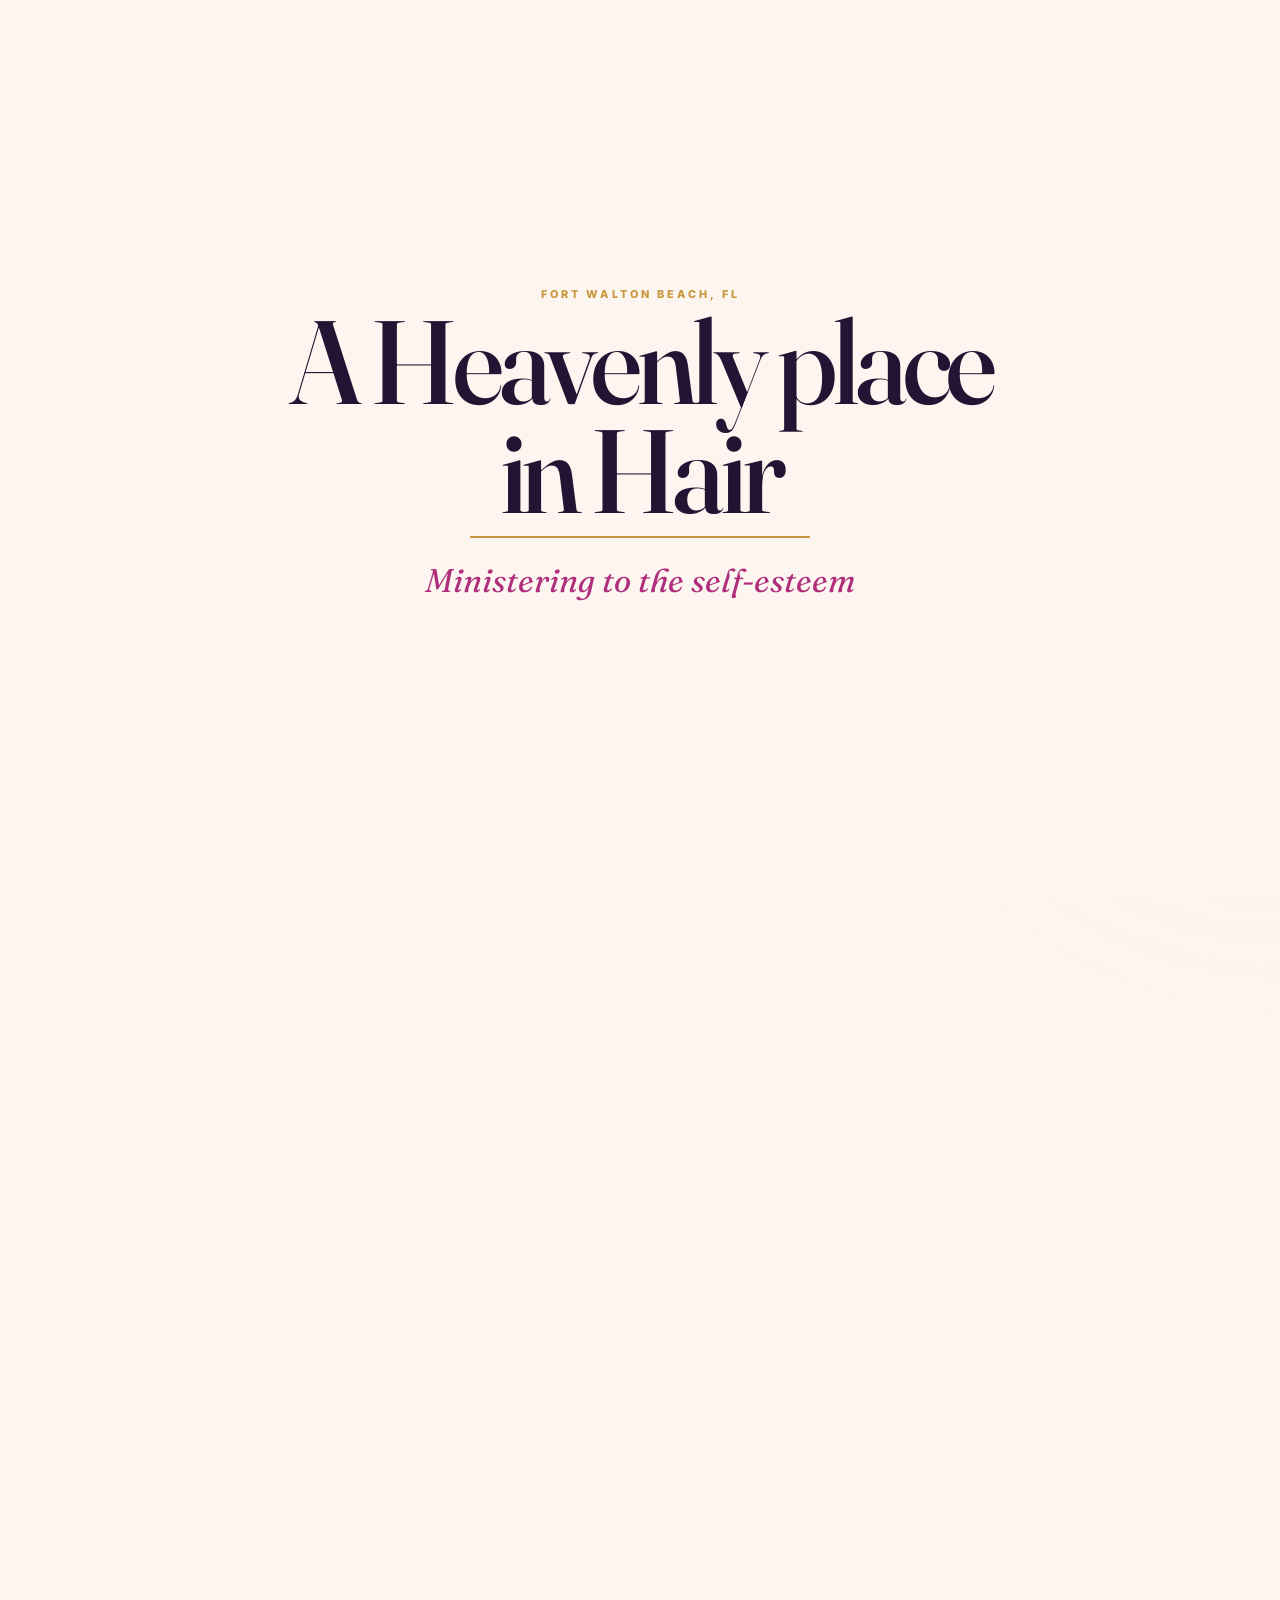
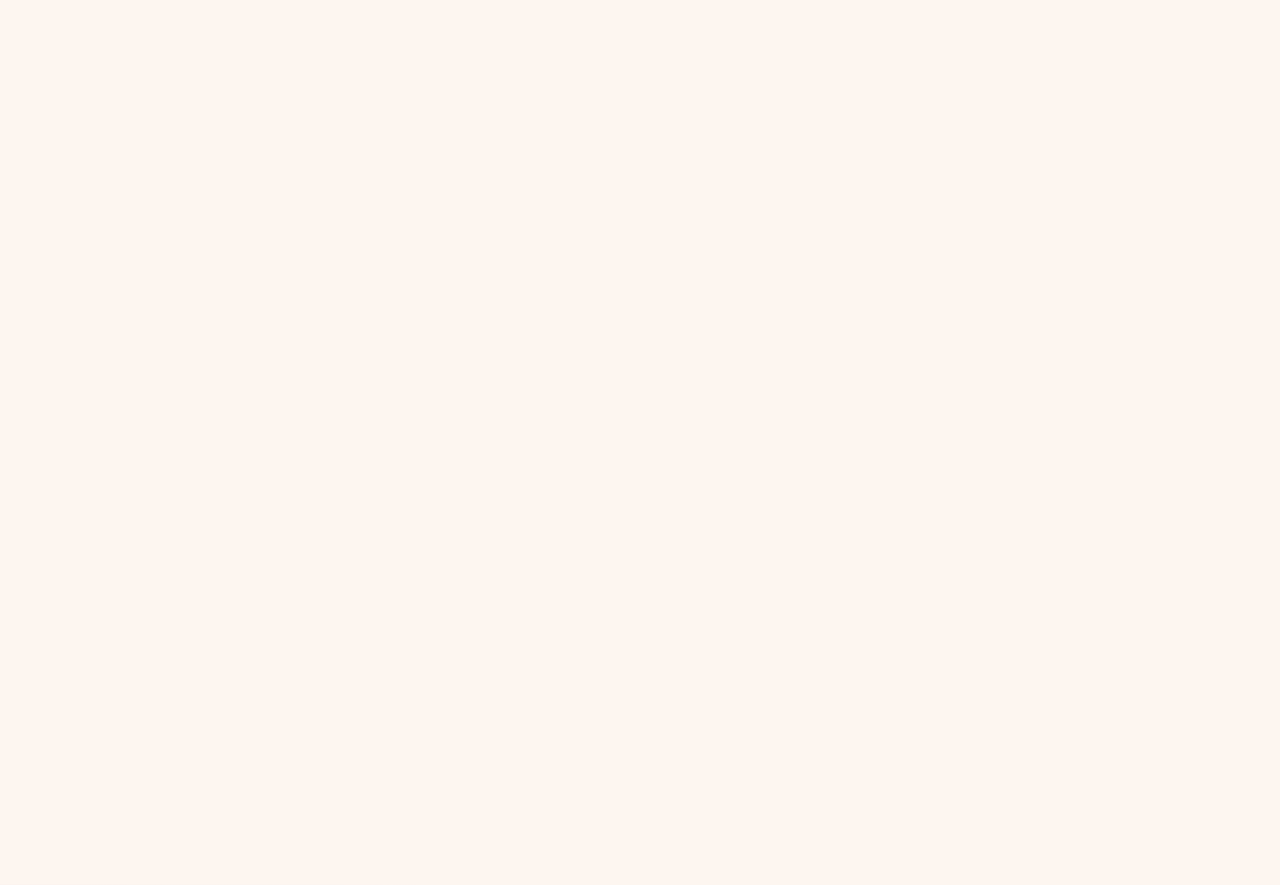
==== index.html @ ccb86c83 "Publish Royal theme with Jade's signature styling from hazel/editorial-flare 70f3189." ====
<!doctype html>
<html lang="en" data-theme="royal">
  <head>
    <meta charset="UTF-8" />
    <script>
      // Force HTTPS on the public domain. GitHub Pages' own http→https redirect is off until its
      // certificate re-issues; the browser hits this before anything renders. No-op elsewhere.
      (function () {
        if (window.location.protocol === 'http:' && window.location.hostname === 'aheavenlyplaceinhair.com') {
          window.location.replace('https://' + window.location.host + window.location.pathname + window.location.search + window.location.hash)
        }
      })()
    </script>
    <meta name="viewport" content="width=device-width, initial-scale=1.0, viewport-fit=cover" />
    <title>A Heavenly place in Hair | Salon in Fort Walton Beach, FL</title>
    <meta
      name="description"
      content="Welcoming hair salon in Fort Walton Beach, FL specializing in locs, braids, color, treatments, weaves, and styling for every texture and every age. Book with Shae Thompson today."
    />
    <meta name="theme-color" content="#fdf6f0" />
    <link rel="icon" type="image/svg+xml" href="/favicon.svg" />
    <link rel="apple-touch-icon" sizes="180x180" href="/apple-touch-icon.png" />

    <link rel="canonical" href="https://aheavenlyplaceinhair.com" />
    <meta property="og:url" content="https://aheavenlyplaceinhair.com" />

    <!-- Open Graph -->
    <meta property="og:type" content="business.business" />
    <meta property="og:site_name" content="A Heavenly place in Hair" />
    <meta property="og:locale" content="en_US" />
    <meta property="og:title" content="A Heavenly place in Hair — Fort Walton Beach Salon" />
    <meta property="og:description" content="Healthy hair care for every texture, every gender, every age. Locs, braids, color, treatments, and more — by stylists who treat you like family." />
    <meta property="og:image" content="https://aheavenlyplaceinhair.com/assets/share/og-card.jpg" />
    <meta property="og:image:secure_url" content="https://aheavenlyplaceinhair.com/assets/share/og-card.jpg" />
    <meta property="og:image:type" content="image/jpeg" />
    <meta property="og:image:width" content="1200" />
    <meta property="og:image:height" content="630" />
    <meta property="og:image:alt" content="A Heavenly place in Hair, a salon in Fort Walton Beach, with owner Shae Thompson" />

    <!-- Twitter -->
    <meta name="twitter:card" content="summary_large_image" />
    <meta name="twitter:title" content="A Heavenly place in Hair" />
    <meta name="twitter:description" content="Locs, braids, color, healthy hair care in Fort Walton Beach, FL." />
    <meta name="twitter:image" content="https://aheavenlyplaceinhair.com/assets/share/og-card.jpg" />
    <meta name="twitter:image:alt" content="A Heavenly place in Hair, a salon in Fort Walton Beach, with owner Shae Thompson" />

    <!-- Fonts: Fraunces (display, variable: opsz + wght + SOFT axis used via font-variation-settings) + Inter (body) -->
    <link rel="preconnect" href="https://fonts.googleapis.com" />
    <link rel="preconnect" href="https://fonts.gstatic.com" crossorigin />
    <link
      href="https://fonts.googleapis.com/css2?family=Fraunces:ital,opsz,SOFT,wght@0,9..144,0..100,300..700;1,9..144,0..100,300..700&family=Inter:wght@400;500;600;700;800&display=swap"
      rel="stylesheet"
    />
    <script>
      (function () {
        var root = document.documentElement
        var reduce = window.matchMedia('(prefers-reduced-motion: reduce)').matches
        var seen = false
        try { seen = window.sessionStorage.getItem('hh-intro-seen') === '1' } catch (error) { seen = false }
        if (reduce) {
          root.classList.add('skip-intro')
          return
        }
        root.classList.add('is-preloading')
        if (seen) {
          root.classList.add('intro-short')
          return
        }
        // First visit this tab: preload the montage frames so the cuts land on time.
        var frames = [
          '/assets/gallery/locs/portrait-ready-locs-10-560.webp',
          '/assets/gallery/braids/braided-crown-detail-01-560.webp',
          '/assets/gallery/color-styling/glass-silk-press-04-560.webp',
          '/assets/gallery/color-styling/honey-curl-color-06-560.webp'
        ]
        // match the browser's srcset choice (sizes=100vw): CSS width × device pixel ratio
        var wide = window.innerWidth * (window.devicePixelRatio || 1) > 700
        frames.forEach(function (href) {
          var link = document.createElement('link')
          link.rel = 'preload'
          link.as = 'image'
          link.type = 'image/webp'
          link.href = wide ? href.replace('-560.webp', '-1100.webp') : href
          document.head.appendChild(link)
        })
      })()
    </script>
    <style>
      /* Intro-card colours per theme (mirrors src/themes.css; keep in sync when adding a theme) */
      :root, :root[data-theme="royal"] { --pre-bg: #fdf6f0; --pre-ink: #241433; --pre-gold: #c8963c; --pre-plum: #b02e7c; }
      :root[data-theme="celestial"] { --pre-bg: #f7f6fb; --pre-ink: #10132e; --pre-gold: #c8963c; --pre-plum: #b0308a; }
      :root[data-theme="emerald"] { --pre-bg: #fbf7ef; --pre-ink: #10221c; --pre-gold: #c8963c; --pre-plum: #c2405c; }
      :root[data-theme="cream"] { --pre-bg: #fbf6ee; --pre-ink: #2b1c19; --pre-gold: #c48b2e; --pre-plum: #5a2e3b; }
      html.is-preloading,
      html.is-preloading body {
        overflow: hidden;
      }
      html.is-preloading #root {
        opacity: 0;
      }
      #hh-preloader {
        --intro-offset: 1700ms;
        position: fixed;
        inset: 0;
        z-index: 9999;
        display: grid;
        place-items: center;
        background: transparent;
        color: var(--pre-ink, #2b1c19);
        pointer-events: all;
      }
      html.intro-short #hh-preloader { --intro-offset: 120ms; }
      /* Cinematic montage: four quick cuts of real work, then a fade to the cream title card */
      .preloader-montage {
        position: absolute;
        inset: 0;
        z-index: 1;
        overflow: hidden;
        background: var(--pre-ink, #2b1c19);
        animation: hhMontageOut 460ms ease 1620ms forwards;
      }
      html.intro-short .preloader-montage { display: none; }
      .preloader-montage img {
        position: absolute;
        inset: 0;
        width: 100%;
        height: 100%;
        object-fit: cover;
        object-position: center 22%;
        opacity: 0;
        transform: scale(1.1);
        animation: hhCut 430ms cubic-bezier(0.22, 1, 0.36, 1) forwards;
        animation-delay: calc(var(--m) * 400ms);
      }
      .preloader-montage-veil {
        position: absolute;
        inset: 0;
        background: linear-gradient(180deg, rgba(43, 28, 25, 0.06), rgba(43, 28, 25, 0.42));
      }
      .preloader-montage-word {
        position: absolute;
        left: 50%;
        bottom: 11%;
        margin: 0;
        transform: translateX(-50%);
        color: var(--pre-bg, #fbf6ee);
        font-family: Inter, system-ui, sans-serif;
        font-size: 0.68rem;
        font-weight: 800;
        max-width: 92vw;
        letter-spacing: 0.3em;
        text-transform: uppercase;
        text-align: center;
        white-space: normal;
        opacity: 0;
        animation: hhFadeUp 600ms ease 160ms forwards;
      }
      @media (max-width: 480px) {
        .preloader-montage-word { font-size: 0.6rem; letter-spacing: 0.2em; }
      }
      @keyframes hhCut {
        0% { opacity: 0; transform: scale(1.1); }
        14% { opacity: 1; }
        86% { opacity: 1; transform: scale(1.02); }
        100% { opacity: 0; transform: scale(1.02); }
      }
      @keyframes hhMontageOut {
        to { opacity: 0; visibility: hidden; }
      }
      .preloader-panel {
        position: absolute;
        left: 0;
        right: 0;
        height: 50%;
        background: var(--pre-bg, #fbf6ee);
        z-index: 0;
        transition: transform 900ms cubic-bezier(0.76, 0, 0.24, 1);
      }
      .preloader-panel-top { top: 0; }
      .preloader-panel-bottom { bottom: 0; }
      .preloader-center {
        position: relative;
        z-index: 2;
        display: grid;
        justify-items: center;
        gap: 0.2rem;
        text-align: center;
        padding: 2rem 1.25rem 2.4rem;
        max-width: min(92vw, 980px);
      }
      .preloader-eyebrow {
        margin: 0;
        color: var(--pre-gold, #c48b2e);
        font-family: Inter, system-ui, sans-serif;
        font-size: 0.68rem;
        font-weight: 800;
        letter-spacing: 0.28em;
        text-transform: uppercase;
        opacity: 0;
        transform: translateY(10px);
        animation: hhFadeUp 700ms cubic-bezier(0.22, 1, 0.36, 1) forwards;
        animation-delay: calc(var(--intro-offset) + 180ms);
      }
      .preloader-mark {
        margin: 0;
        font-family: Georgia, "Times New Roman", serif;
        font-size: clamp(3.4rem, 9vw, 5.6rem);
        font-weight: 500;
        letter-spacing: 0.18em;
        padding-left: 0.18em;
        color: var(--pre-ink, #2b1c19);
        line-height: 0.9;
        opacity: 0;
        transform: scale(0.92);
        animation: hhMark 900ms cubic-bezier(0.22, 1, 0.36, 1) forwards;
        animation-delay: calc(var(--intro-offset) + 280ms);
      }
      .preloader-line {
        display: block;
        width: 0;
        height: 2px;
        margin: 0.55rem 0 0.35rem;
        background: var(--pre-gold, #c48b2e);
        animation: hhLine 1200ms cubic-bezier(0.16, 1, 0.3, 1) forwards;
        animation-delay: calc(var(--intro-offset) + 720ms);
      }
      .preloader-name {
        margin: 0;
        max-width: 11ch;
        font-family: 'Fraunces', Georgia, "Times New Roman", serif;
        font-size: clamp(3.4rem, 11vw, 7.4rem);
        font-weight: 500;
        letter-spacing: -0.045em;
        line-height: 0.92;
        color: var(--pre-ink, #2b1c19);
        opacity: 0;
        transform: translateY(28px) scale(0.96);
        animation: hhNameIn 1400ms cubic-bezier(0.16, 1, 0.3, 1) forwards;
        animation-delay: calc(var(--intro-offset) + 220ms);
      }
      .preloader-tag {
        margin: 0.35rem 0 0;
        font-family: 'Fraunces', Georgia, "Times New Roman", serif;
        font-style: italic;
        font-size: clamp(1.25rem, 3.2vw, 2.05rem);
        color: var(--pre-plum, #5a2e3b);
        opacity: 0;
        transform: translateY(18px);
        animation: hhFadeUp 1100ms cubic-bezier(0.16, 1, 0.3, 1) forwards;
        animation-delay: calc(var(--intro-offset) + 1000ms);
      }
      @keyframes hhNameIn {
        to { opacity: 1; transform: translateY(0) scale(1); }
      }
      @keyframes hhLine {
        from { width: 0; }
        to { width: min(58vw, 340px); }
      }
      @keyframes hhFadeUp {
        to { opacity: 1; transform: translateY(0); }
      }
      #hh-preloader.is-exiting .preloader-montage {
        opacity: 0;
        transition: opacity 300ms ease;
      }
      #hh-preloader.is-exiting .preloader-center {
        opacity: 0;
        transform: translateY(-28px) scale(1.04);
        letter-spacing: 0.04em;
        transition: opacity 700ms ease, transform 900ms cubic-bezier(0.76, 0, 0.24, 1);
      }
      #hh-preloader.is-exiting .preloader-panel-top {
        transform: translateY(-105%);
        transition-duration: 900ms;
      }
      #hh-preloader.is-exiting .preloader-panel-bottom {
        transform: translateY(105%);
        transition-duration: 900ms;
      }
      @media (prefers-reduced-motion: reduce) {
        #hh-preloader { display: none !important; }
        html.is-preloading #root { opacity: 1; }
      }
    </style>
    <script type="module" crossorigin src="/assets/index-PGdx8c_l.js"></script>
    <link rel="stylesheet" crossorigin href="/assets/index-DNDQZ2Y6.css">
  </head>
  <body>
    <div id="hh-preloader" aria-hidden="true">
      <div class="preloader-panel preloader-panel-top"></div>
      <div class="preloader-panel preloader-panel-bottom"></div>
      <div class="preloader-montage">
        <img src="/assets/gallery/locs/portrait-ready-locs-10-560.webp" srcset="/assets/gallery/locs/portrait-ready-locs-10-560.webp 560w, /assets/gallery/locs/portrait-ready-locs-10-1100.webp 1100w" sizes="100vw" alt="" style="--m: 0" decoding="sync" />
        <img src="/assets/gallery/braids/braided-crown-detail-01-560.webp" srcset="/assets/gallery/braids/braided-crown-detail-01-560.webp 560w, /assets/gallery/braids/braided-crown-detail-01-1100.webp 1100w" sizes="100vw" alt="" style="--m: 1" decoding="sync" />
        <img src="/assets/gallery/color-styling/glass-silk-press-04-560.webp" srcset="/assets/gallery/color-styling/glass-silk-press-04-560.webp 560w, /assets/gallery/color-styling/glass-silk-press-04-1100.webp 1100w" sizes="100vw" alt="" style="--m: 2" decoding="sync" />
        <img src="/assets/gallery/color-styling/honey-curl-color-06-560.webp" srcset="/assets/gallery/color-styling/honey-curl-color-06-560.webp 560w, /assets/gallery/color-styling/honey-curl-color-06-1100.webp 1100w" sizes="100vw" alt="" style="--m: 3" decoding="sync" />
        <span class="preloader-montage-veil"></span>
        <p class="preloader-montage-word">Fort Walton Beach, FL</p>
      </div>
      <div class="preloader-center">
        <p class="preloader-eyebrow">Fort Walton Beach, FL</p>
        <p class="preloader-name">A Heavenly place in Hair</p>
        <span class="preloader-line"></span>
        <p class="preloader-tag">Ministering to the self-esteem</p>
      </div>
    </div>
    <script>
      (function () {
        if (document.documentElement.classList.contains('skip-intro')) {
          var el = document.getElementById('hh-preloader')
          if (el) el.remove()
        }
      })()
    </script>
    <div id="root"></div>
  </body>
</html>
---- assets/index-DNDQZ2Y6.css ----
:root,:root[data-theme=royal]{--bg: #fdf6f0;--bg-rgb: 253, 246, 240;--soft: #f6e3e8;--white: #ffffff;--ink: #241433;--ink-rgb: 36, 20, 51;--ink-soft: #3d2c46;--muted: #6b5a73;--line: #e9dcec;--line-rgb: 233, 220, 236;--accent: #6b2fa0;--accent-rgb: 107, 47, 160;--accent-deep: #4b1d78;--accent-deep-rgb: 75, 29, 120;--accent-tint: #f1e8fa;--accent-tint-rgb: 241, 232, 250;--accent-tint-strong: #e6d8f5;--gold: #a8721a;--gold-rgb: 200, 150, 60;--gold-light: #e6b955;--gold-light-rgb: 230, 185, 85;--gold-deep: #7d5210;--plum: #b02e7c;--plum-rgb: 176, 46, 124;--band: #2b1444;--band-ink: #fdf6f0}:root[data-theme=celestial]{--bg: #f7f6fb;--bg-rgb: 247, 246, 251;--soft: #e8e7f5;--white: #ffffff;--ink: #10132e;--ink-rgb: 16, 19, 46;--ink-soft: #2b2f52;--muted: #5c607f;--line: #dcdbec;--line-rgb: 220, 219, 236;--accent: #2e46b0;--accent-rgb: 46, 70, 176;--accent-deep: #1d2f80;--accent-deep-rgb: 29, 47, 128;--accent-tint: #ebeefb;--accent-tint-rgb: 235, 238, 251;--accent-tint-strong: #dde3f7;--gold: #a8781c;--gold-rgb: 200, 150, 60;--gold-light: #e6c15a;--gold-light-rgb: 230, 193, 90;--gold-deep: #7c5a10;--plum: #b0308a;--plum-rgb: 176, 48, 138;--band: #10132e;--band-ink: #f7f6fb}:root[data-theme=emerald]{--bg: #fbf7ef;--bg-rgb: 251, 247, 239;--soft: #e8f1ea;--white: #ffffff;--ink: #10221c;--ink-rgb: 16, 34, 28;--ink-soft: #2c3f37;--muted: #5f6f68;--line: #d8e3dc;--line-rgb: 216, 227, 220;--accent: #0f7a5a;--accent-rgb: 15, 122, 90;--accent-deep: #0b5a43;--accent-deep-rgb: 11, 90, 67;--accent-tint: #e6f4ee;--accent-tint-rgb: 230, 244, 238;--accent-tint-strong: #d3ebe0;--gold: #a8721a;--gold-rgb: 200, 150, 60;--gold-light: #e6b955;--gold-light-rgb: 230, 185, 85;--gold-deep: #7d5210;--plum: #c2405c;--plum-rgb: 194, 64, 92;--band: #0f2a24;--band-ink: #fbf7ef}:root[data-theme=cream]{--bg: #fbf6ee;--bg-rgb: 251, 246, 238;--soft: #efe6d6;--white: #ffffff;--ink: #2b1c19;--ink-rgb: 43, 28, 25;--ink-soft: #433641;--muted: #6b5d56;--line: #e8ddd0;--line-rgb: 232, 221, 208;--accent: #157a72;--accent-rgb: 21, 122, 114;--accent-deep: #0e524d;--accent-deep-rgb: 14, 82, 77;--accent-tint: #eef7f6;--accent-tint-rgb: 238, 247, 246;--accent-tint-strong: #dff0ee;--gold: #c48b2e;--gold-rgb: 196, 139, 46;--gold-light: #e8c478;--gold-light-rgb: 232, 196, 120;--gold-deep: #7a4f10;--plum: #5a2e3b;--plum-rgb: 90, 46, 59;--band: #2b1c19;--band-ink: #fbf6ee}:root{color-scheme:light;font-family:Inter,ui-sans-serif,system-ui,-apple-system,BlinkMacSystemFont,Segoe UI,sans-serif;--cream: var(--bg);--teal: var(--accent);--teal-deep: var(--accent-deep);--coral: var(--plum);--font-display: "Fraunces", Georgia, "Times New Roman", serif;--font-body: Inter, ui-sans-serif, system-ui, -apple-system, BlinkMacSystemFont, "Segoe UI", sans-serif;--shadow: 0 22px 70px rgba(var(--ink-rgb), .12);--shadow-soft: 0 16px 44px rgba(var(--ink-rgb), .07);--shadow-lift: 0 18px 40px rgba(var(--ink-rgb), .14);--sticky-action-viewport-offset: 0px;--motion-ease: cubic-bezier(.22, 1, .36, 1);--motion-duration: .72s;background:var(--bg);color:var(--ink)}*{box-sizing:border-box}html{scroll-behavior:smooth}[id]{scroll-margin-top:96px}body{margin:0;min-width:320px;background:radial-gradient(circle at 0% 0%,rgba(var(--accent-rgb),.06),transparent 34rem),radial-gradient(circle at 100% 8%,rgba(var(--gold-rgb),.05),transparent 28rem),var(--cream);color:var(--ink);font-feature-settings:"kern","liga","calt";-webkit-font-smoothing:antialiased;-moz-osx-font-smoothing:grayscale}body,button,input,textarea{font:inherit}a{color:inherit;text-decoration:none}img{display:block;max-width:100%}button{border:0}.skip-link{position:fixed;left:1rem;top:1rem;z-index:30;transform:translateY(-140%);border-radius:8px;background:var(--ink);color:var(--white);padding:.75rem 1rem;transition:transform .18s ease}.skip-link:focus{transform:translateY(0)}.site-header{position:sticky;top:0;z-index:20;display:flex;align-items:center;justify-content:space-between;min-height:78px;padding:.85rem clamp(1rem,4vw,3.5rem);border-bottom:1px solid rgba(var(--line-rgb),.8);background:#ffffffeb}.brand-lockup{display:inline-flex;align-items:center;gap:.85rem;min-width:0}.brand-mark{display:grid;width:46px;height:46px;flex:0 0 auto;place-items:center;border:1px solid rgba(var(--accent-rgb),.3);border-radius:50%;background:var(--accent-tint);color:var(--teal-deep);font-size:.82rem;font-weight:850}.brand-lockup strong,.brand-lockup small{display:block}.brand-lockup strong{max-width:18rem;overflow:hidden;font-size:clamp(.98rem,1.5vw,1.08rem);line-height:1.15;text-overflow:ellipsis;white-space:nowrap}.brand-lockup small{margin-top:.18rem;color:var(--muted);font-size:.76rem}.header-phone{display:inline-flex;align-items:center;gap:.4rem;min-height:44px;margin-left:auto;margin-right:.75rem;padding:.45rem .7rem;border-radius:8px;color:var(--ink);font-size:.92rem;font-weight:700;transition:background .16s ease,color .16s ease}.header-phone svg{color:var(--teal-deep)}.header-phone:hover,.header-phone:focus-visible{background:var(--soft);color:var(--teal-deep);outline:none}.site-nav{display:flex;align-items:center;gap:.25rem}.site-nav a{display:inline-flex;align-items:center;justify-content:center;min-height:44px;border-radius:8px;padding:0 .82rem;color:var(--muted);font-size:.94rem;font-weight:700;transition:background .16s ease,color .16s ease}.site-nav a:hover,.site-nav a:focus-visible{background:var(--accent-tint);color:var(--teal-deep);outline:none}.site-nav .nav-booking{gap:.35rem;margin-left:.35rem;background:var(--ink);color:var(--white)}.site-nav .nav-booking:hover,.site-nav .nav-booking:focus-visible{background:var(--teal-deep);color:var(--white)}.icon-button{display:none;width:44px;height:44px;place-items:center;border:1px solid var(--line);border-radius:8px;background:var(--white);color:var(--ink)}.section,.section-band,.hero{padding-inline:clamp(1rem,4vw,3.5rem)}.section{margin-inline:auto;max-width:1220px;padding-block:clamp(4rem,8vw,7rem)}.section-band{width:100%}.hero{position:relative;isolation:isolate;display:block;overflow:hidden;min-height:680px;padding-block:clamp(3.75rem,8vw,7.25rem) clamp(5rem,11vw,9.5rem);background:linear-gradient(90deg,rgba(var(--bg-rgb),.98),rgba(var(--bg-rgb),.9) 44%,rgba(var(--bg-rgb),.36),rgba(var(--bg-rgb),.12)),url(/assets/gallery/atmosphere/salon-suite-11.png) center / cover no-repeat,var(--soft)}.hero-copy{position:relative;z-index:2;max-width:720px;color:var(--ink);-webkit-text-fill-color:var(--ink)}.hero-copy h1{color:var(--ink);-webkit-text-fill-color:var(--ink)}.hero-copy p,.hero-copy span{-webkit-text-fill-color:currentColor}.hero-tagline{margin-top:-.15rem;margin-bottom:.55rem;color:var(--plum);font-family:var(--font-display);font-size:clamp(1.28rem,2.2vw,1.7rem);font-weight:400;font-variation-settings:"opsz" 48,"wght" 400,"SOFT" 80;line-height:1.18}.hero-tagline em{font-style:italic}.hero-philosophy{margin-top:0;margin-bottom:1.25rem;max-width:34rem;color:var(--plum);font-family:var(--font-display);font-size:clamp(1.02rem,1.55vw,1.2rem);font-weight:400;font-variation-settings:"opsz" 28,"wght" 400,"SOFT" 60;line-height:1.35}.hero-philosophy em{font-style:italic}h1,h2,h3,p{margin-top:0}h1{max-width:16ch;margin-bottom:.85rem;font-family:var(--font-display);font-size:clamp(2.7rem,6vw,5.5rem);font-weight:450;letter-spacing:-.02em;line-height:.92;font-variation-settings:"opsz" 144,"wght" 450,"SOFT" 70}h2{margin-bottom:.7rem;font-family:var(--font-display);font-size:clamp(1.85rem,3.5vw,3.2rem);font-weight:450;letter-spacing:-.015em;line-height:1;font-variation-settings:"opsz" 120,"wght" 450,"SOFT" 45}h3{margin-bottom:.45rem;font-size:clamp(1.1rem,2vw,1.4rem);line-height:1.15}p{color:var(--muted);font-size:1rem;line-height:1.7}.hero-lede{max-width:38rem;margin-bottom:1.75rem;color:var(--ink-soft);font-size:clamp(1.05rem,1.7vw,1.22rem)}.tagline{margin-bottom:1.65rem;color:var(--plum);font-family:var(--font-display);font-style:italic;font-size:1.25rem;font-weight:400}.hero-actions,.booking-actions{display:flex;flex-wrap:wrap;gap:.8rem}.hero-proof-strip{display:flex;flex-wrap:wrap;gap:.65rem;margin:1.35rem 0 0;padding:0;list-style:none}.hero-proof-strip li{display:inline-flex;align-items:center;gap:.45rem;min-height:38px;border:1px solid rgba(var(--accent-deep-rgb),.18);border-radius:999px;padding:.45rem .75rem;background:#ffffffb8;color:var(--teal-deep);font-size:.88rem;font-weight:800}.hero-proof-strip svg{color:var(--gold)}.button{display:inline-flex;align-items:center;justify-content:center;min-height:50px;border-radius:8px;padding:.85rem 1.1rem;font-size:.98rem;font-weight:850;gap:.5rem;transition:transform .22s var(--motion-ease),background .22s ease,border-color .22s ease,box-shadow .22s ease}.button:hover,.button:focus-visible{transform:translateY(-3px);box-shadow:var(--shadow-lift);outline:none}.button-primary{background:var(--teal-deep);color:var(--white);-webkit-text-fill-color:var(--white)}.button-primary:hover,.button-primary:focus-visible{background:var(--teal)}.button-secondary{border:1px solid var(--line);background:var(--white);color:var(--ink);-webkit-text-fill-color:var(--ink)}.button-secondary:hover,.button-secondary:focus-visible{border-color:rgba(var(--accent-rgb),.35);background:var(--accent-tint)}.trust-row{display:flex;flex-wrap:wrap;gap:.8rem 1.2rem;margin-top:1.6rem;color:var(--muted);font-size:.95rem;font-weight:720}.trust-row span,.text-link,.approval-note,.contact-card a,.hours-card h3,.amenity-list li,.service-list li{display:inline-flex;align-items:center;gap:.5rem}.hero-visual{position:absolute;right:clamp(1rem,4vw,3.5rem);bottom:clamp(1rem,3vw,2rem);z-index:1;max-width:min(34rem,calc(100% - 2rem));margin:0;border:0;background:transparent;box-shadow:none}.hero-visual img{display:none}.hero-visual figcaption{padding:.55rem .7rem;border:1px solid rgba(var(--line-rgb),.82);border-radius:8px;background:#ffffffd6;color:var(--muted);font-size:.78rem;font-style:italic}.section-intro{display:grid;grid-template-columns:minmax(0,.82fr) minmax(320px,1fr);gap:2.4rem;align-items:start;padding-block:clamp(2.4rem,4.5vw,3.75rem);border-top:1px solid var(--line)}.action-grid{display:grid;gap:.75rem}.action-card{display:grid;grid-template-columns:auto 1fr;gap:.25rem .8rem;align-items:center;min-height:86px;border:1px solid var(--line);border-radius:8px;padding:1rem;background:var(--white);transition:transform .22s var(--motion-ease),box-shadow .22s ease,border-color .22s ease}.action-card:nth-child(2){margin-left:clamp(0rem,2vw,.85rem)}.action-card:nth-child(3){margin-left:clamp(0rem,4vw,1.6rem)}.action-card:hover,.action-card:focus-visible{transform:translateY(-4px);border-color:rgba(var(--accent-deep-rgb),.28);box-shadow:var(--shadow-lift);outline:none}.action-card svg{grid-row:span 2;color:var(--teal)}.action-card span{color:var(--muted);font-size:.86rem;font-weight:720}.action-card strong{min-width:0;overflow-wrap:anywhere}.section-heading{display:flex;justify-content:space-between;gap:1.5rem;align-items:flex-end;margin-bottom:clamp(1.5rem,4vw,2.4rem)}.section-heading p{max-width:690px;margin-bottom:0}.text-link{width:fit-content;min-height:44px;color:var(--teal-deep);font-weight:850;text-decoration:underline;text-decoration-color:rgba(var(--accent-rgb),.35);text-underline-offset:5px}.service-layout{display:grid;grid-template-columns:minmax(220px,.36fr) minmax(0,1fr);gap:1rem;align-items:start}.service-tabs{display:grid;gap:.55rem;position:sticky;top:96px}.service-tabs button{min-height:48px;border:1px solid var(--line);border-radius:8px;background:var(--white);color:var(--muted);padding:.8rem .95rem;text-align:left;font-size:.95rem;font-weight:800;cursor:pointer}.service-tabs button:hover,.service-tabs button:focus-visible,.service-tabs button.is-active{border-color:rgba(var(--accent-rgb),.35);background:var(--accent-tint);color:var(--teal-deep);outline:none}.service-panel,.booking-panel,.team-card,.contact-card,.hours-card,.map-card,.gallery-card{border:1px solid var(--line);border-radius:8px;background:var(--white)}.service-panel{padding:clamp(1rem,3vw,1.6rem);box-shadow:0 16px 44px rgba(var(--ink-rgb),.07)}.panel-heading{display:flex;gap:.9rem;align-items:flex-start;padding-bottom:1rem;border-bottom:1px solid var(--line)}.panel-heading svg{flex:0 0 auto;color:var(--gold)}.panel-heading p{margin-bottom:0}.panel-heading.compact{padding:0;border:0}.service-list{display:grid;grid-template-columns:repeat(2,minmax(0,1fr));gap:.85rem 1rem;margin:1.25rem 0 0;padding:0;list-style:none}.service-list li{align-items:flex-start;color:var(--ink-soft);line-height:1.45}.service-list svg,.amenity-list svg{flex:0 0 auto;margin-top:.15rem;color:var(--teal)}.section-band{background:linear-gradient(90deg,rgba(var(--accent-rgb),.07),transparent 54%),var(--soft)}.team-grid{display:grid;grid-template-columns:repeat(2,minmax(0,1fr));gap:1rem;max-width:1220px;margin-inline:auto}.team-card{display:flex;gap:1rem;padding:clamp(1rem,3vw,1.4rem)}.team-avatar{display:grid;width:72px;height:72px;flex:0 0 auto;place-items:center;border-radius:50%;background:var(--ink);color:var(--white);font-weight:900}.role{margin-bottom:.65rem;color:var(--teal-deep);font-weight:850}.gallery-section{padding-bottom:clamp(5rem,8vw,8rem)}.gallery-section .section-heading{margin-bottom:1.3rem}.approval-note{min-height:42px;border:1px solid rgba(var(--accent-deep-rgb),.22);border-radius:8px;padding:.65rem .8rem;background:var(--accent-tint);color:var(--teal-deep);font-weight:850}.gallery-filter{display:flex;flex-wrap:wrap;gap:.55rem;margin:0 0 1.35rem}.gallery-filter button{min-height:44px;border:1px solid rgba(var(--plum-rgb),.16);border-radius:999px;padding:.55rem .85rem;background:#ffffffbf;color:var(--plum);font-size:.78rem;font-weight:800;cursor:pointer}.gallery-filter button:hover,.gallery-filter button:focus-visible,.gallery-filter button.is-active{border-color:rgba(var(--accent-rgb),.4);background:var(--accent-tint);color:var(--teal-deep);outline:none}.gallery-spotlight{display:block;gap:0;margin-bottom:clamp(1rem,3vw,1.7rem);overflow:hidden;border:1px solid rgba(var(--plum-rgb),.16);border-radius:8px;background:linear-gradient(135deg,#fffffff0,rgba(var(--accent-tint-rgb),.9)),var(--white);box-shadow:var(--shadow-soft)}.gallery-spotlight-media{position:relative;isolation:isolate;min-height:clamp(360px,48vw,570px);overflow:hidden;background:var(--cream)}.gallery-spotlight-layer{position:absolute;inset:0;width:100%;height:100%;object-fit:cover;object-position:center}.gallery-spotlight-layer.is-active{z-index:1;animation:gallerySpotlightFade var(--motion-duration) var(--motion-ease) both}.gallery-spotlight-layer.is-leaving{z-index:0;opacity:1}.gallery-spotlight-copy{display:grid;align-content:end;gap:.65rem;padding:clamp(1.2rem,3vw,2rem)}.gallery-spotlight-copy h3{margin:0;font-family:var(--font-display);font-size:clamp(1.85rem,3.6vw,3.05rem);font-weight:500;font-variation-settings:"opsz" 96,"wght" 500,"SOFT" 55;color:var(--ink);letter-spacing:-.02em;line-height:.98}.gallery-spotlight-copy p{max-width:29rem;margin:0;color:var(--muted);font-size:clamp(.98rem,1.3vw,1.08rem);line-height:1.65}.gallery-flow{display:grid;align-items:start;grid-auto-columns:minmax(220px,280px);grid-auto-rows:min-content;grid-auto-flow:column;gap:clamp(.9rem,2vw,1.25rem);margin-inline:calc(clamp(1rem,3vw,1.6rem)*-1);overflow-x:auto;overscroll-behavior-inline:contain;padding:.35rem clamp(1rem,3vw,1.6rem) 1rem;scroll-padding-inline:clamp(1rem,3vw,1.6rem);scroll-snap-type:x mandatory;scrollbar-color:rgba(var(--plum-rgb),.42) transparent;scrollbar-width:thin}.gallery-flow::-webkit-scrollbar{height:.55rem}.gallery-flow::-webkit-scrollbar-thumb{border-radius:999px;background:rgba(var(--plum-rgb),.32)}.gallery-flow::-webkit-scrollbar-track{background:transparent}.gallery-card{overflow:hidden;box-shadow:var(--shadow-soft)}.gallery-image-card{display:flex;height:auto;min-height:0;flex-direction:column;align-self:start;scroll-snap-align:start;transition:border-color .18s ease,box-shadow .18s ease,transform .18s ease}.gallery-image-card:nth-child(3n+2){margin-top:clamp(.85rem,2vw,1.45rem)}.gallery-image-card:nth-child(4n){margin-top:clamp(.4rem,1.4vw,.95rem)}.gallery-image-card.is-featured{border-color:rgba(var(--gold-rgb),.48);box-shadow:0 1.2rem 3rem rgba(var(--plum-rgb),.16);transform:translateY(-.2rem)}.gallery-frame-button{display:flex;flex-direction:column;align-items:stretch;width:100%;height:auto;border:0;padding:0;background:transparent;color:inherit;cursor:pointer;text-align:left}.gallery-frame-button:focus-visible{outline:3px solid rgba(var(--accent-rgb),.42);outline-offset:-3px}.gallery-image-card img{width:100%;aspect-ratio:3 / 4;object-fit:cover;object-position:center;background:var(--cream)}.gallery-card-copy{display:grid;gap:.35rem;padding:1rem 1rem 1.1rem}.gallery-frame-label{color:var(--gold);font-size:.68rem;font-weight:900;letter-spacing:.16em;text-transform:uppercase}.gallery-card-copy h3{margin:0;font-family:var(--font-display);font-size:clamp(1.25rem,2vw,1.55rem);font-weight:500;color:var(--ink);line-height:1.1}.gallery-card-copy p{margin:0;color:var(--muted);font-size:.92rem;line-height:1.55}@keyframes gallerySpotlightFade{0%{opacity:.58;transform:scale(1.018)}to{opacity:1;transform:scale(1)}}.booking-section{display:grid;grid-template-columns:minmax(0,.9fr) minmax(320px,.72fr);gap:clamp(1.5rem,4vw,3rem);align-items:center;padding-block:clamp(4rem,8vw,7rem)}.booking-copy{max-width:700px}.booking-panel{padding:clamp(1rem,3vw,1.4rem)}.category-chips{display:flex;flex-wrap:wrap;gap:.55rem;margin:1.1rem 0 0;padding:0;list-style:none}.category-chips li{border:1px solid rgba(var(--accent-rgb),.25);border-radius:8px;padding:.48rem .65rem;background:var(--accent-tint);color:var(--teal-deep);font-size:.84rem;font-weight:800}.contact-grid{display:grid;grid-template-columns:1.08fr .92fr .9fr;gap:1rem;align-items:stretch}.contact-card,.hours-card,.map-card{padding:clamp(1rem,3vw,1.35rem)}.contact-card{display:grid;gap:.7rem}.contact-card p{margin-bottom:0;color:var(--ink);font-weight:850}.contact-card a{align-items:flex-start;min-height:44px;color:var(--muted);line-height:1.55}.contact-card svg{flex:0 0 auto;margin-top:.2rem;color:var(--teal)}.hours-card dl{display:grid;gap:.55rem;margin:1rem 0 0}.hours-card div{display:flex;justify-content:space-between;gap:1rem;border-bottom:1px solid rgba(var(--line-rgb),.7);padding-bottom:.5rem}.hours-card dt{color:var(--muted);font-weight:740}.hours-card dd{margin:0;color:var(--ink);font-weight:850;text-align:right}.map-card{display:grid;align-content:center;justify-items:start;min-height:100%;background:linear-gradient(135deg,rgba(var(--accent-rgb),.12),rgba(var(--gold-rgb),.12)),var(--white)}.map-card>svg{color:var(--teal)}.amenities-section{display:grid;grid-template-columns:minmax(0,.5fr) minmax(0,1fr);gap:2rem;border-top:1px solid var(--line)}.amenity-list{display:grid;grid-template-columns:repeat(2,minmax(0,1fr));gap:.65rem 1rem;margin:0;padding:0;list-style:none}.amenity-list li{align-items:flex-start;color:var(--ink-soft);font-weight:740}.site-footer{display:flex;justify-content:space-between;gap:1rem;padding:1.4rem clamp(1rem,4vw,3.5rem);border-top:1px solid var(--line);background:var(--band);color:var(--white)}.site-footer p{margin:.2rem 0 0;color:#ffffffb8}.footer-links{display:flex;flex-wrap:wrap;justify-content:flex-end;gap:.8rem}.footer-links a{color:#ffffffd9;font-weight:760;text-decoration:underline;text-underline-offset:4px}.footer-meta{display:none}@media(max-width:980px){.icon-button{display:grid}.site-nav{position:absolute;inset:calc(100% + 1px) 1rem auto;display:none;border:1px solid var(--line);border-radius:8px;padding:.7rem;background:var(--white);box-shadow:var(--shadow)}.site-nav.is-open{display:grid}.site-nav a{justify-content:flex-start}.site-nav .nav-booking{margin:.35rem 0 0}.hero,.section-intro,.service-layout,.booking-section,.contact-grid,.amenities-section{grid-template-columns:1fr}.hero{min-height:620px;background:linear-gradient(180deg,rgba(var(--bg-rgb),.96),rgba(var(--bg-rgb),.88) 48%,rgba(var(--bg-rgb),.52)),url(/assets/gallery/atmosphere/salon-suite-11.png) 68% center / cover no-repeat,var(--soft)}.hero-copy{max-width:none}.hero-visual{position:static;max-width:none;margin-top:1.5rem}.section-heading{align-items:flex-start;flex-direction:column}.service-tabs{position:static;grid-template-columns:repeat(2,minmax(0,1fr))}.team-grid{grid-template-columns:repeat(2,minmax(0,1fr))}.gallery-spotlight{grid-template-columns:1fr}.gallery-spotlight-media{min-height:clamp(340px,72vw,520px)}}@media(max-width:680px){.site-header{min-height:70px}.brand-lockup strong{max-width:13rem}h1{font-size:clamp(2.55rem,13vw,3.9rem)}.section{padding-block:3.5rem}.hero{min-height:560px;padding-top:2.4rem}.hero-actions,.booking-actions{display:grid}.button{width:100%}.service-tabs,.service-list,.team-grid,.amenity-list{grid-template-columns:1fr}.gallery-flow{grid-auto-columns:minmax(250px,84vw)}.gallery-spotlight{margin-inline:calc(clamp(1rem,4vw,3.5rem)*-1);border-radius:0}.gallery-spotlight-media{min-height:clamp(310px,86vw,460px)}.gallery-spotlight-copy{padding:1.1rem clamp(1rem,4vw,3.5rem) 1.3rem}.gallery-spotlight-copy h3{font-size:clamp(1.85rem,11vw,2.75rem)}.gallery-image-card:nth-child(3n+2),.gallery-image-card:nth-child(4n){margin-top:0}.gallery-filter{flex-wrap:nowrap;margin-inline:calc(clamp(1rem,4vw,3.5rem)*-1);overflow-x:auto;padding-inline:clamp(1rem,4vw,3.5rem);scroll-padding-inline:clamp(1rem,4vw,3.5rem)}.gallery-filter button{flex:0 0 auto}.gallery-image-card img{aspect-ratio:4 / 5}.team-card,.site-footer{display:grid}.footer-links{justify-content:flex-start}}@media(prefers-reduced-motion:reduce){html{scroll-behavior:auto}*,*:before,*:after{animation:none!important;transition:none!important;scroll-behavior:auto!important}.gallery-spotlight-layer.is-active,.gallery-spotlight-media img,.hero-copy-enter,[data-reveal]{animation:none!important;opacity:1!important;transform:none!important}}.test-mode-banner{position:sticky;top:0;z-index:40;width:100%;border-bottom:1px solid rgba(var(--accent-deep-rgb),.16);background:rgba(var(--accent-tint-rgb),.96);color:var(--teal-deep);box-shadow:0 2px 14px rgba(var(--ink-rgb),.08)}.test-mode-banner-inner{display:flex;align-items:center;gap:.85rem;max-width:1220px;margin-inline:auto;padding:.55rem clamp(1rem,4vw,3.5rem)}.test-mode-icon{flex:0 0 auto;color:var(--gold)}.test-mode-copy{display:flex;flex-wrap:wrap;align-items:baseline;gap:.55rem;flex:1;min-width:0;font-size:.84rem}.test-mode-copy strong{font-weight:800;letter-spacing:.06em;text-transform:uppercase;font-size:.78rem}.test-mode-copy span{color:var(--muted)}.test-mode-collapse{display:grid;place-items:center;width:44px;height:44px;border-radius:8px;border:1px solid rgba(var(--accent-deep-rgb),.16);background:var(--white);color:var(--teal-deep);cursor:pointer;transition:background .16s ease}.test-mode-collapse:hover,.test-mode-collapse:focus-visible{background:var(--accent-tint-strong);outline:none}.test-mode-pill{position:fixed;top:.5rem;right:.5rem;z-index:40;display:inline-flex;align-items:center;gap:.35rem;padding:.35rem .6rem;border-radius:999px;border:1px solid rgba(var(--accent-deep-rgb),.2);background:var(--accent-tint);color:var(--teal-deep);font-size:.7rem;font-weight:800;letter-spacing:.08em;text-transform:uppercase;cursor:pointer;box-shadow:0 6px 20px rgba(var(--ink-rgb),.25);transition:transform .16s ease,background .16s ease}.test-mode-pill:hover,.test-mode-pill:focus-visible{background:var(--accent-tint-strong);transform:translateY(-1px);outline:none}.sticky-action-bar{display:none;position:fixed;bottom:var(--sticky-action-viewport-offset, 0px);left:0;right:0;z-index:30;padding:.55rem .65rem max(.65rem,env(safe-area-inset-bottom));background:rgba(var(--bg-rgb),.92);border-top:1px solid var(--line);box-shadow:0 -10px 32px rgba(var(--ink-rgb),.1);backdrop-filter:blur(16px);-webkit-backdrop-filter:blur(16px);transform:translateZ(0);transition:transform .22s var(--motion-ease),bottom .22s ease;will-change:transform}.sticky-action-bar.is-hidden{pointer-events:none;transform:translate3d(0,calc(100% + var(--sticky-action-viewport-offset, 0px) + .75rem),0)}.sticky-action-bar>.sticky-action{flex:1}.sticky-action{display:inline-flex;align-items:center;justify-content:center;gap:.4rem;min-height:48px;min-width:44px;border-radius:12px;padding:.55rem .7rem;background:var(--white);border:1px solid var(--line);color:var(--ink);font-size:.86rem;font-weight:800;transition:background .18s ease,border-color .18s ease,transform .18s var(--motion-ease)}.sticky-action:hover,.sticky-action:focus-visible{border-color:rgba(var(--accent-deep-rgb),.35);background:var(--soft);outline:none}.sticky-action-primary{background:var(--teal-deep);border-color:var(--teal-deep);color:var(--white)}.sticky-action-primary:hover,.sticky-action-primary:focus-visible{background:var(--teal);border-color:var(--teal);color:var(--white)}@media(max-width:767px){.sticky-action-bar{display:flex;gap:.5rem}body{padding-bottom:calc(88px + env(safe-area-inset-bottom))}.header-phone{display:none}}.eyebrow{display:inline-block;margin:0 0 .7rem;font-family:var(--font-body);font-size:.7rem;font-weight:800;letter-spacing:.22em;text-transform:uppercase;color:var(--muted)}.eyebrow-gold{color:var(--gold)}.owner-feature{display:grid;gap:clamp(1.6rem,3.4vw,2.6rem);padding-block:clamp(3.25rem,6vw,5.75rem) clamp(5.75rem,11vw,9.75rem)}.owner-feature .eyebrow{margin-bottom:0}.owner-pullquote{margin:0;max-width:1080px;border:0}.owner-pullquote p{margin:0 0 1rem;font-family:var(--font-display);font-size:clamp(2.05rem,4.6vw,3.9rem);font-weight:400;font-variation-settings:"opsz" 144,"wght" 400,"SOFT" 80;font-style:italic;color:var(--ink);line-height:1.04;letter-spacing:-.018em}.owner-pullquote cite{display:flex;flex-direction:column;gap:.18rem;font-style:normal;font-family:var(--font-body)}.owner-cite-name{font-family:var(--font-display);font-size:clamp(1.15rem,1.8vw,1.4rem);font-weight:500;color:var(--ink)}.owner-cite-role{font-size:.84rem;font-weight:700;letter-spacing:.08em;text-transform:uppercase;color:var(--gold)}.owner-body{display:grid;grid-template-columns:minmax(280px,.42fr) minmax(0,.58fr);gap:clamp(2rem,5vw,4rem);align-items:start;max-width:1220px}.owner-portrait{margin:0;position:relative;width:100%;aspect-ratio:3 / 4;overflow:hidden;border-radius:12px;border:1px solid var(--line);background:var(--cream);box-shadow:var(--shadow)}.owner-portrait-placeholder{display:grid;place-items:center;gap:1.2rem;height:100%;padding:2rem;text-align:center;background:radial-gradient(circle at 50% 30%,rgba(var(--gold-rgb),.1),transparent 60%),var(--cream)}.owner-portrait-image,.stylist-portrait-image{display:block;width:100%;height:100%;object-fit:cover}.owner-portrait-image{object-position:center 28%}.owner-monogram{font-family:var(--font-display);font-size:clamp(5rem,10vw,8rem);font-weight:400;font-variation-settings:"opsz" 144,"wght" 400,"SOFT" 60;color:var(--plum);line-height:.9;letter-spacing:0}.owner-portrait-caption{font-size:.72rem;font-weight:700;letter-spacing:.16em;text-transform:uppercase;color:var(--muted);line-height:1.5}.owner-story{max-width:60ch}.owner-story p{margin-bottom:1.15rem;font-size:1.05rem;line-height:1.75;color:var(--ink-soft)}.owner-story .owner-featured-bio{margin-bottom:1.15rem}.owner-signature-note{margin:.7rem 0 0;font-size:.9rem;font-style:italic;font-weight:400;letter-spacing:.01em;color:var(--muted);line-height:1.45}.owner-story strong{color:var(--ink);font-weight:700}.owner-signature{margin:2rem 0 1.5rem;padding:1.4rem 1.5rem;border-left:3px solid var(--gold);background:var(--white);border-radius:0 10px 10px 0}.owner-signature h3{margin:0 0 .6rem;font-family:var(--font-body);font-size:.78rem;font-weight:800;letter-spacing:.16em;text-transform:uppercase;color:var(--gold)}.owner-signature ul{list-style:none;padding:0;margin:0;display:grid;gap:.4rem}.owner-signature li{font-size:.98rem;color:var(--ink);font-weight:500}.owner-signature li:before{content:"—";display:inline-block;margin-right:.5rem;color:var(--gold)}.owner-actions{display:flex;flex-wrap:wrap;gap:.75rem;margin-top:1.5rem}.hours-card .hours-note{margin:0 0 .75rem;font-family:var(--font-body);font-size:.78rem;font-weight:700;letter-spacing:.08em;text-transform:uppercase;color:var(--plum)}.hours-card .is-closed dt,.hours-card .is-closed dd{color:var(--muted);font-style:italic}.hours-card .is-weekend-early dd{color:var(--gold)}.booking-email{margin-top:1rem;display:inline-flex;align-items:center;gap:.5rem;color:var(--muted);font-size:.92rem}.booking-email a{color:var(--teal-deep);text-decoration:underline;text-underline-offset:4px;text-decoration-color:rgba(var(--accent-deep-rgb),.35);font-weight:700}.site-footer{align-items:flex-start}.footer-address{margin-top:.5rem;color:#ffffffa6;font-size:.85rem;line-height:1.55}.footer-links a{display:inline-flex;align-items:center;gap:.4rem}.contact-social-links,.footer-social-links{display:flex;flex-wrap:wrap;gap:.55rem}.contact-social-links{margin-top:.35rem}.contact-social-links a,.footer-social-links a{border:1px solid currentColor;border-radius:999px;padding:.38rem .62rem;text-decoration:none}.contact-social-links a{color:var(--plum)}.contact-social-links a:hover,.contact-social-links a:focus-visible{color:var(--teal-deep);background:rgba(var(--accent-deep-rgb),.08)}.footer-social-links{align-items:center}.footer-social-links a{color:#ffffffc7;border-color:#ffffff38}.footer-social-links a:hover,.footer-social-links a:focus-visible{color:var(--gold);border-color:rgba(var(--gold-rgb),.65)}.footer-links a.footer-meta{display:none;color:#ffffff8c;font-size:.78rem}@media(max-width:980px){.owner-body{grid-template-columns:1fr}.owner-portrait{justify-self:center;width:min(100%,420px);max-width:none}}@media(max-width:680px){.owner-feature{padding-block:3.5rem}.owner-pullquote p{font-size:clamp(1.7rem,7vw,2.3rem)}.owner-signature{padding:1.1rem 1.15rem}}.team-duo .section-heading{margin-bottom:clamp(2rem,4vw,3rem)}.team-duo-grid{display:grid;grid-template-columns:repeat(2,minmax(0,1fr));gap:clamp(1.5rem,4vw,3rem);align-items:start}.stylist-card{display:grid;gap:1.25rem;background:var(--white);border:1px solid var(--line);border-radius:14px;padding:clamp(1rem,2.5vw,1.5rem);box-shadow:var(--shadow-soft)}.stylist-card.is-offset{margin-top:0}.stylist-portrait{position:relative;aspect-ratio:4 / 5;margin:0;overflow:hidden;border-radius:10px;background:var(--cream);border:1px solid var(--line)}.stylist-card.has-secondary-portrait .stylist-portrait{aspect-ratio:4 / 5}.stylist-portrait-placeholder{display:grid;place-items:center;height:100%;background:radial-gradient(circle at 50% 25%,rgba(var(--gold-rgb),.1),transparent 60%),var(--cream)}.stylist-portrait-image{object-position:center 28%}.stylist-card.has-secondary-portrait .stylist-portrait-image{object-position:center center}.stylist-monogram{font-family:var(--font-display);font-style:italic;font-size:clamp(4rem,9vw,6.5rem);font-weight:400;font-variation-settings:"opsz" 144,"wght" 400,"SOFT" 55;color:var(--plum);line-height:1;letter-spacing:0}.stylist-body{display:grid;gap:.45rem}.stylist-name{margin:0;font-family:var(--font-display);font-size:clamp(1.5rem,2.6vw,1.95rem);font-weight:500;font-variation-settings:"opsz" 48,"wght" 500,"SOFT" 25;color:var(--ink);line-height:1.1}.stylist-role{margin:0;font-size:.74rem;font-weight:800;letter-spacing:.14em;text-transform:uppercase;color:var(--gold)}.stylist-quote{margin:.4rem 0 .2rem;font-family:var(--font-display);font-size:1.15rem;font-weight:400;font-variation-settings:"opsz" 24,"wght" 400,"SOFT" 50;color:var(--plum);line-height:1.4}.stylist-focus{margin:0;color:var(--muted);font-size:.95rem;line-height:1.65}.stylist-signature{margin-top:.85rem;padding:.9rem 1rem;border-left:3px solid var(--gold);background:var(--cream);border-radius:0 8px 8px 0}.stylist-signature h4{margin:0 0 .45rem;font-family:var(--font-body);font-size:.7rem;font-weight:800;letter-spacing:.14em;text-transform:uppercase;color:var(--gold)}.stylist-signature ul{list-style:none;margin:0;padding:0;display:grid;gap:.3rem}.stylist-signature li{font-size:.9rem;color:var(--ink);font-weight:500}.stylist-signature li:before{content:"—";margin-right:.45rem;color:var(--gold)}.stylist-actions{display:flex;flex-wrap:wrap;gap:.55rem;margin-top:.85rem}.stylist-actions .button{min-height:44px;padding:.6rem .9rem;font-size:.9rem}.team-availability{margin-top:clamp(2rem,4vw,3rem);padding:1rem 1.25rem;border:1px dashed var(--line);border-radius:10px;background:var(--cream);color:var(--muted);font-size:.95rem;text-align:center}.team-availability a{color:var(--teal-deep);font-weight:700;text-decoration:underline;text-underline-offset:4px;text-decoration-color:rgba(var(--accent-deep-rgb),.35)}@media(max-width:760px){.team-duo-grid{grid-template-columns:1fr}.stylist-card.is-offset{margin-top:0}}.testimonials .section-heading{margin-bottom:clamp(2rem,4vw,2.5rem)}.testimonial-grid{display:grid;grid-template-columns:repeat(3,minmax(0,1fr));gap:clamp(1rem,2.5vw,1.5rem)}.testimonial-card{position:relative;display:grid;gap:1rem;padding:clamp(1.25rem,2.5vw,1.75rem);background:var(--white);border:1px solid var(--line);border-radius:12px;box-shadow:var(--shadow-soft)}.testimonial-card.is-pending{border-style:dashed;background:#fff9}.testimonial-slot-label{width:fit-content;border:1px solid rgba(var(--gold-rgb),.26);border-radius:999px;padding:.3rem .55rem;background:rgba(var(--gold-rgb),.08);color:var(--gold);font-size:.68rem;font-weight:850;letter-spacing:.12em;text-transform:uppercase}.testimonial-mark{color:var(--gold)}.testimonial-card blockquote{margin:0}.testimonial-card blockquote p{margin:0;font-family:var(--font-display);font-size:1.1rem;font-weight:400;font-variation-settings:"opsz" 24,"wght" 400,"SOFT" 35;font-style:italic;color:var(--ink);line-height:1.55}.testimonial-card.is-pending blockquote p{color:var(--muted)}.testimonial-card footer{display:grid;gap:.15rem;padding-top:.85rem;border-top:1px solid var(--line)}.testimonial-card footer strong{font-family:var(--font-body);font-size:.95rem;font-weight:700;color:var(--ink)}.testimonial-card footer span{font-size:.74rem;font-weight:700;letter-spacing:.14em;text-transform:uppercase;color:var(--gold)}.testimonials-note{margin-top:1.75rem;padding:.6rem .85rem;border-radius:8px;background:rgba(var(--plum-rgb),.07);border:1px dashed rgba(var(--plum-rgb),.3);color:var(--plum);font-size:.78rem;font-style:italic}@media(max-width:980px){.testimonial-grid{grid-template-columns:1fr}}.site-header{background:#ffffffdb;backdrop-filter:blur(16px);-webkit-backdrop-filter:blur(16px)}.hero-copy-enter{animation:heroEnter .9s var(--motion-ease) both}@keyframes heroEnter{0%{opacity:0;transform:translateY(.85rem)}to{opacity:1;transform:none}}[data-reveal]{opacity:0;transform:translateY(1.2rem);transition:opacity var(--motion-duration) var(--motion-ease),transform var(--motion-duration) var(--motion-ease)}[data-reveal].is-revealed{opacity:1;transform:none}.nav-booking{transition:background .18s ease,color .18s ease,transform .18s var(--motion-ease),box-shadow .18s ease}.site-nav .nav-booking:hover,.site-nav .nav-booking:focus-visible{transform:translateY(-2px);box-shadow:var(--shadow-lift)}.section#services{padding-top:clamp(4.75rem,9vw,8.25rem)}.stylist-card,.testimonial-card,.contact-card,.hours-card,.map-card,.service-panel,.booking-panel{transition:transform .22s var(--motion-ease),box-shadow .22s ease,border-color .22s ease}.stylist-card:hover,.testimonial-card:hover,.contact-card:hover,.hours-card:hover,.map-card:hover,.service-panel:hover,.booking-panel:hover{transform:translateY(-5px);box-shadow:var(--shadow-lift)}.stylist-card.is-offset:hover{transform:translateY(-5px)}.testimonial-card:nth-child(2){margin-top:clamp(.4rem,2vw,1.35rem)}.testimonial-card:nth-child(3){margin-top:clamp(.2rem,1.2vw,.7rem)}.gallery-image-card:hover{transform:translateY(-6px);box-shadow:var(--shadow-lift)}.gallery-image-card.is-featured:hover{transform:translateY(-.45rem)}.gallery-spotlight-trigger{display:grid;grid-template-columns:minmax(0,.9fr) minmax(280px,.45fr);width:100%;margin:0;padding:0;border:0;background:transparent;color:inherit;text-align:left;cursor:pointer}.gallery-spotlight-trigger:focus-visible{outline:3px solid rgba(var(--accent-rgb),.42);outline-offset:-3px}.lightbox{position:fixed;inset:0;z-index:50;display:grid;place-items:center;padding:clamp(1rem,4vw,2.5rem)}.lightbox-backdrop{position:absolute;inset:0;border:0;background:rgba(var(--ink-rgb),.72);cursor:pointer}.lightbox-frame{position:relative;z-index:1;display:grid;gap:.85rem;width:min(920px,100%);max-height:min(92vh,980px);margin:0;padding:.85rem;overflow:auto;border:1px solid rgba(var(--line-rgb),.4);border-radius:14px;background:var(--cream);box-shadow:var(--shadow)}.lightbox-frame img{width:100%;max-height:min(72vh,760px);object-fit:contain;background:var(--ink);border-radius:8px}.lightbox-frame figcaption{display:grid;gap:.25rem;padding:.15rem .35rem .4rem}.lightbox-frame h3{margin:0;font-family:var(--font-display);font-size:clamp(1.4rem,2.6vw,2rem);font-variation-settings:"opsz" 72,"wght" 500,"SOFT" 45;color:var(--ink)}.lightbox-frame p{margin:0;color:var(--muted)}.lightbox-close{position:absolute;top:.7rem;right:.7rem;display:grid;place-items:center;width:44px;height:44px;border:1px solid rgba(255,255,255,.28);border-radius:999px;background:rgba(var(--ink-rgb),.72);color:var(--white);cursor:pointer}.lightbox-close:hover,.lightbox-close:focus-visible{background:var(--teal-deep);outline:none}.sticky-action:hover,.sticky-action:focus-visible{transform:translateY(-1px)}@media(max-width:980px){.gallery-spotlight-trigger{grid-template-columns:1fr}.testimonial-card:nth-child(2),.testimonial-card:nth-child(3),.action-card:nth-child(2),.action-card:nth-child(3){margin:0}}@media(max-width:767px){.sticky-action-bar{gap:.45rem}.gallery-filter button{min-height:44px;padding:.6rem .95rem}.gallery-flow{grid-auto-columns:minmax(240px,78vw);padding-bottom:1.2rem}.gallery-spotlight-media{min-height:clamp(280px,78vw,420px)}.lightbox{padding:.65rem;align-items:end}.lightbox-frame{width:100%;max-height:92vh;border-radius:14px 14px 0 0}}@media(prefers-reduced-motion:reduce){.stylist-card:hover,.testimonial-card:hover,.contact-card:hover,.hours-card:hover,.map-card:hover,.service-panel:hover,.booking-panel:hover,.action-card:hover,.gallery-image-card:hover,.button:hover,.button:focus-visible,.site-nav .nav-booking:hover,.sticky-action:hover{transform:none;box-shadow:none}.hero-copy-enter,[data-reveal]{opacity:1;transform:none}}html.is-preloading,html.is-preloading body{overflow:hidden}html.is-preloading #root{opacity:0}#root{transition:opacity .52s var(--motion-ease)}.site-header{min-height:64px;padding:.48rem clamp(1rem,4vw,3.5rem);border-bottom:1px solid rgba(var(--gold-rgb),.14);background:rgba(var(--bg-rgb),.7);backdrop-filter:blur(22px) saturate(1.35);-webkit-backdrop-filter:blur(22px) saturate(1.35)}.brand-mark{width:40px;height:40px;font-family:var(--font-display);letter-spacing:.04em}[id]{scroll-margin-top:84px}.hero-atmosphere{position:absolute;inset:0;z-index:1;overflow:hidden;pointer-events:none}.hero-gold-sweep,.hero-grain{position:absolute;inset:0}.hero-gold-sweep{inset:-28% -42%;background:linear-gradient(108deg,transparent 34%,rgba(var(--gold-rgb),0) 42%,rgba(var(--gold-rgb),.14) 49%,rgba(var(--gold-light-rgb),.26) 50.6%,rgba(var(--accent-deep-rgb),.06) 53%,transparent 64%);animation:goldSweep 12s ease-in-out infinite}.hero-grain{inset:-40%;width:180%;height:180%;opacity:.16;mix-blend-mode:multiply;background-image:url("data:image/svg+xml,%3Csvg xmlns='http://www.w3.org/2000/svg' viewBox='0 0 180 180'%3E%3Cfilter id='n'%3E%3CfeTurbulence type='fractalNoise' baseFrequency='0.8' numOctaves='4' stitchTiles='stitch'/%3E%3C/filter%3E%3Crect width='100%25' height='100%25' filter='url(%23n)'/%3E%3C/svg%3E");animation:grainShift 1.1s steps(3) infinite}.hero-copy{z-index:2}@keyframes goldSweep{0%,to{transform:translate(-16%) rotate(5deg)}50%{transform:translate(18%) rotate(5deg)}}@keyframes grainShift{0%{transform:translate(0)}33%{transform:translate(-1.6%,1.1%)}66%{transform:translate(1.2%,-1.4%)}to{transform:translate(0)}}.is-magnetic{will-change:transform;transition:transform .38s var(--motion-ease),background .22s ease,border-color .22s ease,box-shadow .22s ease}.button-primary,.nav-booking{position:relative;overflow:hidden;isolation:isolate}.button-primary:before,.nav-booking:before{content:"";position:absolute;inset:-30% -55%;z-index:0;background:linear-gradient(115deg,transparent 28%,rgba(var(--gold-rgb),0) 38%,rgba(var(--gold-light-rgb),.55) 48%,rgba(var(--accent-rgb),.38) 54%,transparent 66%);transform:translate(-72%) skew(-14deg);opacity:0;pointer-events:none;transition:transform .72s var(--motion-ease),opacity .22s ease}.button-primary:hover:before,.button-primary:focus-visible:before,.nav-booking:hover:before,.nav-booking:focus-visible:before{transform:translate(72%) skew(-14deg);opacity:1}.button-primary>*,.nav-booking>*{position:relative;z-index:1}.is-tilt{transform-style:preserve-3d;transition:transform .42s var(--motion-ease);will-change:transform}.stylist-portrait,.owner-portrait,.gallery-spotlight-media{transform-style:preserve-3d}.gold-cursor{position:fixed;top:0;left:0;z-index:80;width:28px;height:28px;margin:-14px 0 0 -14px;border:1.5px solid var(--gold);border-radius:50%;background:rgba(var(--gold-rgb),.06);box-shadow:0 0 0 1px rgba(var(--bg-rgb),.35);pointer-events:none;opacity:0;transition:opacity .18s ease,background .18s ease,border-color .18s ease;mix-blend-mode:multiply}.gold-cursor.is-hot{background:rgba(var(--gold-rgb),.12);border-color:var(--teal-deep)}html.has-gold-cursor,html.has-gold-cursor *{cursor:none!important}html.has-gold-cursor .skip-link,html.has-gold-cursor .skip-link *{cursor:pointer!important}@media(max-width:980px){.site-header{min-height:62px}}@media(max-width:680px){.site-header{min-height:60px}}@media(hover:none),(pointer:coarse){.gold-cursor{display:none!important}html.has-gold-cursor,html.has-gold-cursor *{cursor:auto!important}}@media(prefers-reduced-motion:reduce){html.is-preloading #root,#root{opacity:1!important;transition:none!important}.hero-gold-sweep,.hero-grain,#hh-preloader .preloader-line{animation:none!important}.hero-gold-sweep{transform:none;opacity:.45}.hero-grain{transform:none}.is-magnetic,.is-tilt,.button-primary:before,.nav-booking:before{transition:none!important;transform:none!important}.gold-cursor{display:none!important}html.has-gold-cursor,html.has-gold-cursor *{cursor:auto!important}}#hh-preloader .preloader-mark{font-family:var(--font-display);font-variation-settings:"opsz" 72,"wght" 550,"SOFT" 40}html.is-preloading .gold-cursor{opacity:0!important}.visually-hidden{position:absolute;width:1px;height:1px;padding:0;margin:-1px;overflow:hidden;clip:rect(0,0,0,0);white-space:nowrap;border:0}.salon-chat{--salon-chat-z: 40}.salon-chat-launcher{position:fixed;right:1.15rem;bottom:1.2rem;z-index:var(--salon-chat-z);display:inline-flex;align-items:center;gap:.45rem;min-height:56px;padding:.7rem 1rem .7rem .85rem;border-radius:999px;background:var(--teal-deep);color:var(--white);box-shadow:0 12px 28px rgba(var(--accent-deep-rgb),.28),0 0 0 1px rgba(var(--gold-rgb),.35);font-size:.92rem;font-weight:800;letter-spacing:.02em;transition:transform .22s var(--motion-ease),background .18s ease,box-shadow .18s ease}.salon-chat-launcher:hover,.salon-chat-launcher:focus-visible{background:var(--teal);transform:translateY(-2px);outline:none;box-shadow:0 16px 32px rgba(var(--accent-deep-rgb),.32),0 0 0 2px rgba(var(--gold-rgb),.55)}.salon-chat-launcher-label{font-family:var(--font-body)}.salon-chat-panel{position:fixed;right:1.15rem;bottom:5.35rem;z-index:var(--salon-chat-z);display:flex;flex-direction:column;width:min(400px,calc(100vw - 1.6rem));height:min(540px,calc(100vh - 8.5rem));overflow:hidden;border:1px solid rgba(var(--gold-rgb),.28);border-radius:18px;background:var(--cream);box-shadow:var(--shadow)}.salon-chat-header{display:flex;align-items:flex-start;justify-content:space-between;gap:.75rem;padding:.95rem 1rem .8rem;border-bottom:1px solid var(--line);background:linear-gradient(180deg,#ffffffb8,rgba(var(--bg-rgb),.92))}.salon-chat-eyebrow{margin:0 0 .15rem;font-size:.68rem;font-weight:800;letter-spacing:.14em;text-transform:uppercase;color:var(--gold)}.salon-chat-header h2{margin:0;font-family:var(--font-display);font-size:1.28rem;font-weight:550;color:var(--ink)}.salon-chat-header-actions{display:flex;align-items:center;gap:.4rem}.salon-chat-book,.salon-chat-send,.salon-chat-icon-button{display:inline-flex;align-items:center;justify-content:center;gap:.3rem;border-radius:999px}.salon-chat-book{min-height:34px;padding:.28rem .7rem;background:var(--teal-deep);color:var(--white);font-size:.78rem;font-weight:800}.salon-chat-book:hover,.salon-chat-book:focus-visible{background:var(--teal);outline:none}.salon-chat-icon-button{width:34px;height:34px;background:var(--white);color:var(--ink);border:1px solid var(--line)}.salon-chat-icon-button:hover,.salon-chat-icon-button:focus-visible{border-color:var(--gold);outline:none}.salon-chat-log{flex:1;overflow-y:auto;display:flex;flex-direction:column;gap:.65rem;padding:.9rem 1rem}.salon-chat-bubble{max-width:92%;margin:0;padding:.7rem .85rem;border-radius:14px;white-space:pre-wrap;font-size:.92rem;line-height:1.45}.salon-chat-bubble.is-assistant{align-self:flex-start;background:var(--white);border:1px solid var(--line);color:var(--ink)}.salon-chat-bubble.is-user{align-self:flex-end;background:var(--ink);color:var(--cream)}.salon-chat-bubble.is-pending{color:var(--muted);font-style:italic}.salon-chat-suggestions{display:flex;flex-wrap:wrap;gap:.4rem;padding:0 1rem .55rem}.salon-chat-chip{min-height:32px;padding:.28rem .7rem;border-radius:999px;background:var(--white);border:1px solid var(--line);color:var(--ink);font-size:.78rem;font-weight:700}.salon-chat-chip:hover,.salon-chat-chip:focus-visible{border-color:var(--gold);outline:none}.salon-chat-chip.is-book{background:var(--gold);border-color:var(--gold);color:var(--ink)}.salon-chat-chip:disabled{opacity:.55}.salon-chat-form{display:flex;gap:.45rem;padding:0 1rem .35rem}.salon-chat-form input{flex:1;min-height:44px;padding:.55rem .8rem;border:1px solid var(--line);border-radius:12px;background:var(--white);color:var(--ink)}.salon-chat-form input:focus{outline:2px solid rgba(var(--gold-rgb),.45);outline-offset:1px;border-color:var(--gold)}.salon-chat-send{width:44px;height:44px;background:var(--teal-deep);color:var(--white)}.salon-chat-send:hover,.salon-chat-send:focus-visible{background:var(--teal);outline:none}.salon-chat-send:disabled{opacity:.45}.salon-chat-note{margin:0 0 .7rem;padding:0 1rem;color:var(--muted);font-size:.72rem;line-height:1.4}@media(max-width:767px){.salon-chat-launcher{right:.85rem;bottom:calc(5.7rem + env(safe-area-inset-bottom) + var(--sticky-action-viewport-offset, 0px))}.salon-chat-panel{left:.65rem;right:.65rem;width:auto;bottom:calc(9.4rem + env(safe-area-inset-bottom) + var(--sticky-action-viewport-offset, 0px));height:min(68vh,calc(100dvh - 12.5rem))}}@media(prefers-reduced-motion:reduce){.salon-chat-launcher{transition:none}.salon-chat-launcher:hover,.salon-chat-launcher:focus-visible{transform:none}}picture{display:contents}.hero{min-height:0;padding-block:clamp(2.6rem,6vw,5.5rem) clamp(3.2rem,7vw,6.5rem);background:radial-gradient(circle at 10% 12%,rgba(var(--accent-rgb),.1),transparent 30rem),radial-gradient(circle at 92% 72%,rgba(var(--gold-rgb),.16),transparent 32rem),var(--soft)}.hero-grid{position:relative;z-index:2;display:grid;grid-template-columns:minmax(0,1.08fr) minmax(300px,.92fr);gap:clamp(2rem,5vw,4.5rem);align-items:center;max-width:1220px;margin-inline:auto}.hero-copy{max-width:640px}.hero-eyebrow{display:flex;flex-wrap:wrap;align-items:center;gap:.5rem .9rem;margin:0 0 1.1rem;color:var(--gold);font-size:.72rem;font-weight:800;letter-spacing:.22em;text-transform:uppercase}.hero-eyebrow span+span:before{content:"·";margin-right:.9rem;color:rgba(var(--gold-rgb),.6)}.split-text{display:inline}.split-word{display:inline-block;white-space:pre}.split-word-inner{display:inline-block;will-change:transform,opacity}.hero .kinetic .split-word-inner{opacity:0;transform:translateY(.55em)}.hero.is-ready .kinetic .split-word-inner{animation:wordRise .82s var(--motion-ease) forwards;animation-delay:calc(.12s + var(--i) * 80ms)}.hero.is-ready .kinetic-late .split-word-inner{animation-delay:calc(.62s + var(--i) * 70ms)}@keyframes wordRise{to{opacity:1;transform:none}}[data-reveal] .split-heading .split-word-inner{opacity:0;transform:translateY(.5em);transition:opacity .52s ease,transform .76s var(--motion-ease);transition-delay:calc(var(--i) * 60ms)}[data-reveal].is-revealed .split-heading .split-word-inner{opacity:1;transform:none}.hero-rotator{display:inline-flex;align-items:center;gap:.4rem;margin-top:1.15rem;padding-bottom:.15rem;border-bottom:1px solid rgba(var(--gold-rgb),.55);color:var(--plum);font-family:var(--font-display);font-size:clamp(1.15rem,2vw,1.5rem);font-weight:450;font-variation-settings:"opsz" 48,"wght" 450,"SOFT" 60;transition:color .18s ease,border-color .18s ease}.hero-rotator:hover,.hero-rotator:focus-visible{color:var(--teal-deep);border-color:var(--teal-deep);outline:none}.hero-rotator svg{color:var(--gold)}.rotator-window{display:inline-grid;align-items:center;min-width:9ch;height:1.3em;overflow:hidden}.rotator-word{display:block;color:var(--teal-deep);font-style:italic;white-space:nowrap;animation:rotatorIn .56s var(--motion-ease) both}@keyframes rotatorIn{0%{opacity:0;transform:translateY(70%)}to{opacity:1;transform:none}}.proof-strip{display:flex;flex-wrap:wrap;align-items:flex-end;gap:1rem 2.2rem;margin:2rem 0 0;padding:1.3rem 0 0;border-top:1px solid rgba(var(--gold-rgb),.35);list-style:none}.proof-item{display:grid;gap:.2rem}.proof-item strong{color:var(--ink);font-family:var(--font-display);font-size:clamp(1.9rem,3.2vw,2.7rem);font-weight:500;font-variant-numeric:tabular-nums;font-variation-settings:"opsz" 96,"wght" 500,"SOFT" 40;letter-spacing:-.02em;line-height:.95}.proof-label{color:var(--muted);font-size:.7rem;font-weight:800;letter-spacing:.12em;text-transform:uppercase}.proof-item-status{align-self:center}.open-status{display:inline-flex;align-items:center;gap:.45rem;min-height:34px;padding:.3rem .8rem;border:1px solid;border-radius:999px;font-family:var(--font-body);font-size:.78rem;font-weight:800;letter-spacing:.03em;white-space:nowrap}.open-status-dot{width:8px;height:8px;border-radius:50%;background:currentColor}.open-status-detail{font-weight:600;opacity:.85}.open-status.is-open{border-color:rgba(var(--accent-deep-rgb),.28);background:var(--accent-tint);color:var(--teal-deep)}.open-status.is-open .open-status-dot{animation:statusPulse 2.2s ease-out infinite}.open-status.is-closing-soon{border-color:rgba(var(--gold-rgb),.4);background:rgba(var(--gold-rgb),.12);color:var(--gold-deep)}.open-status.is-closed{border-color:rgba(var(--plum-rgb),.22);background:rgba(var(--plum-rgb),.06);color:var(--plum)}.hours-card .hours-status{margin-bottom:.35rem}.booking-status{display:grid;justify-items:start;gap:.6rem}@keyframes statusPulse{0%{box-shadow:0 0 rgba(var(--accent-rgb),.45)}70%{box-shadow:0 0 0 9px rgba(var(--accent-rgb),0)}to{box-shadow:0 0 rgba(var(--accent-rgb),0)}}.hero-showcase{position:relative;z-index:2;width:min(100%,540px);aspect-ratio:4 / 5;margin-left:auto}.showcase-frame{position:absolute;inset:-14px;border:1px solid rgba(var(--gold-rgb),.5);border-radius:24px;transform:rotate(-1.4deg);pointer-events:none}.showcase-stack{position:absolute;inset:0;overflow:hidden;border-radius:18px;background:var(--soft);box-shadow:var(--shadow)}.showcase-slide{position:absolute;inset:0;margin:0;opacity:0;transition:opacity 1.1s var(--motion-ease)}.showcase-slide.is-active{z-index:1;opacity:1}.showcase-slide img{width:100%;height:100%;object-fit:cover;object-position:center 22%;transform:scale(1.04)}.showcase-slide.is-active img{animation:kenBurns 7s ease-out forwards}@keyframes kenBurns{0%{transform:scale(1.04)}to{transform:scale(1.12)}}.showcase-caption{position:absolute;left:1rem;bottom:1rem;z-index:2;display:grid;gap:.1rem;max-width:calc(100% - 7rem);margin:0;padding:.6rem .85rem;border:1px solid rgba(var(--gold-rgb),.3);border-radius:12px;background:rgba(var(--bg-rgb),.9);backdrop-filter:blur(10px);-webkit-backdrop-filter:blur(10px);color:var(--ink)}.showcase-label{color:var(--gold);font-size:.66rem;font-weight:800;letter-spacing:.2em;text-transform:uppercase}.showcase-title{font-family:var(--font-display);font-size:1.02rem;font-weight:500;line-height:1.15}.showcase-counter{position:absolute;top:1rem;right:1rem;z-index:2;padding:.3rem .6rem;border-radius:999px;background:rgba(var(--ink-rgb),.55);color:var(--cream);font-size:.68rem;font-weight:800;letter-spacing:.14em;font-variant-numeric:tabular-nums}.showcase-dots{position:absolute;right:.6rem;bottom:.6rem;z-index:2;display:flex;gap:.1rem}.showcase-dots button{position:relative;width:30px;height:30px;padding:0;border:0;border-radius:50%;background:transparent;cursor:pointer}.showcase-dots button:before{content:"";position:absolute;inset:50% auto auto 50%;width:9px;height:9px;border:1px solid rgba(var(--bg-rgb),.95);border-radius:50%;background:rgba(var(--ink-rgb),.35);transform:translate(-50%,-50%);transition:background .18s ease,transform .18s var(--motion-ease)}.showcase-dots button.is-active:before{background:var(--gold);border-color:var(--gold);transform:translate(-50%,-50%) scale(1.3)}.marquee-band{position:relative;overflow:hidden;padding:.85rem 0;border-block:1px solid rgba(var(--gold-rgb),.35);background:var(--band);color:var(--band-ink)}.marquee-track{display:flex;width:max-content;animation:marqueeSlide 56s linear infinite}.marquee-band:hover .marquee-track,.marquee-band:focus-within .marquee-track{animation-play-state:paused}.marquee-half{display:flex;align-items:center;gap:2.2rem;padding-right:2.2rem}.marquee-item{display:inline-flex;align-items:center;gap:2.2rem;font-family:var(--font-display);font-size:clamp(1rem,1.6vw,1.22rem);font-style:italic;font-weight:450;font-variation-settings:"opsz" 24,"wght" 450,"SOFT" 60;letter-spacing:.01em;white-space:nowrap}.marquee-dot{color:var(--gold);font-size:.7rem;font-style:normal}@keyframes marqueeSlide{0%{transform:translate(0)}to{transform:translate(-50%)}}.owner-cite{display:flex;flex-direction:column;gap:.18rem;font-family:var(--font-body)}.owner-stat{display:flex;align-items:center;gap:.9rem;margin:0 0 1.2rem}.owner-stat strong{color:var(--ink);font-family:var(--font-display);font-size:clamp(3.2rem,6.5vw,5rem);font-weight:450;font-variation-settings:"opsz" 144,"wght" 450,"SOFT" 60;letter-spacing:-.03em;line-height:.9}.owner-stat span{max-width:14ch;color:var(--gold);font-size:.72rem;font-weight:800;letter-spacing:.14em;line-height:1.4;text-transform:uppercase}.amenity-groups{display:grid;gap:1.5rem}.amenity-group h3{display:inline-flex;align-items:center;gap:.45rem;margin:0 0 .65rem;color:var(--gold);font-family:var(--font-body);font-size:.72rem;font-weight:800;letter-spacing:.16em;text-transform:uppercase}.payment-list{display:flex;flex-wrap:wrap;gap:.5rem;margin:0;padding:0;list-style:none}.payment-list li{display:inline-flex;align-items:center;min-height:38px;padding:.4rem .8rem;border:1px solid var(--line);border-radius:999px;background:var(--white);color:var(--ink-soft);font-size:.9rem;font-weight:700}.service-tabs button:focus-visible,.gallery-filter button:focus-visible,.showcase-dots button:focus-visible{outline:3px solid rgba(var(--accent-rgb),.45);outline-offset:2px}html.has-gold-cursor input,html.has-gold-cursor textarea,html.has-gold-cursor [contenteditable=true]{cursor:text!important}.sticky-action-ask{cursor:pointer}@media(max-width:980px){.hero-grid{grid-template-columns:1fr}.hero-copy{max-width:none}.hero-showcase{width:min(100%,520px);margin-inline:auto}}@media(max-width:767px){.salon-chat-launcher{display:none}.salon-chat-panel{bottom:calc(5.6rem + env(safe-area-inset-bottom) + var(--sticky-action-viewport-offset, 0px));height:min(70vh,calc(100dvh - 8.5rem))}.sticky-action{gap:.3rem;padding:.55rem .35rem;font-size:.8rem}.hero-showcase{aspect-ratio:4 / 5;max-height:62vh}.proof-strip{gap:.9rem 1.5rem}}@media(prefers-reduced-motion:reduce){.hero .kinetic .split-word-inner,[data-reveal] .split-heading .split-word-inner{opacity:1!important;transform:none!important;animation:none!important;transition:none!important}.rotator-word,.showcase-slide,.showcase-slide.is-active img,.open-status-dot,.showcase-dots button:before{animation:none!important;transition:none!important}.showcase-slide img{transform:none}.marquee-band{overflow-x:auto}.marquee-track{animation:none}}.gallery-image-card img,.lightbox-frame img{height:auto}.sticky-action svg{flex:0 0 auto}.sticky-action span{white-space:nowrap}.showcase-dots{top:.6rem;left:.6rem;right:auto;bottom:auto}[data-parallax]{transform:translate3d(0,var(--parallax-y, 0px),0);will-change:transform}.scroll-progress{position:fixed;top:0;left:0;right:0;z-index:60;height:3px;pointer-events:none}.scroll-progress span{display:block;height:100%;background:linear-gradient(90deg,var(--gold),var(--gold-light) 60%,var(--teal));transform:scaleX(0);transform-origin:left center}body.is-scrolled .site-header{box-shadow:0 10px 30px rgba(var(--ink-rgb),.08)}.hero-blob{position:absolute;border-radius:50%;filter:blur(60px);opacity:.75;pointer-events:none}.hero-blob-a{top:-8%;left:-6%;width:34vw;height:34vw;background:radial-gradient(circle,rgba(var(--accent-rgb),.22),transparent 62%)}.hero-blob-b{right:-8%;bottom:-14%;width:40vw;height:40vw;background:radial-gradient(circle,rgba(var(--gold-rgb),.26),transparent 62%)}.hero-watermark{position:absolute;right:-2vw;bottom:-3.5vw;color:transparent;-webkit-text-stroke:1px rgba(var(--gold-rgb),.28);font-family:var(--font-display);font-size:clamp(6rem,18vw,19rem);font-style:italic;font-weight:400;font-variation-settings:"opsz" 144,"wght" 400,"SOFT" 80;letter-spacing:-.04em;line-height:1;white-space:nowrap;-webkit-user-select:none;user-select:none;pointer-events:none}.hero-scroll-cue{position:absolute;left:clamp(1rem,4vw,3.5rem);bottom:1.4rem;z-index:3;display:inline-flex;align-items:center;gap:.7rem;color:var(--muted);font-size:.68rem;font-weight:800;letter-spacing:.26em;text-transform:uppercase}.hero-scroll-cue-line{position:relative;width:56px;height:1px;overflow:hidden;background:rgba(var(--gold-rgb),.35)}.hero-scroll-cue-line:after{content:"";position:absolute;inset:0;background:var(--gold);transform:translate(-100%);animation:cueSweep 2.2s var(--motion-ease) infinite}@keyframes cueSweep{0%{transform:translate(-100%)}55%{transform:translate(0)}to{transform:translate(100%)}}@keyframes wordRise{0%{opacity:0;transform:translateY(.55em);filter:blur(10px)}to{opacity:1;transform:none;filter:blur(0)}}.hero .hero-showcase{opacity:0;transform:scale(1.06)}.hero.is-ready .hero-showcase{animation:showcaseSettle 1.4s var(--motion-ease) .18s forwards}@keyframes showcaseSettle{to{opacity:1;transform:none}}.showcase-frame{transform:rotate(-1.4deg) translate3d(0,var(--parallax-y, 0px),0)}.showcase-open{position:absolute;inset:0;display:block;width:100%;height:100%;padding:0;border:0;border-radius:18px;background:transparent;cursor:pointer;overflow:hidden}.showcase-open:focus-visible{outline:3px solid rgba(var(--accent-rgb),.45);outline-offset:4px}.showcase-stack{position:absolute;inset:0;display:block;overflow:hidden;border-radius:18px;background:var(--soft);box-shadow:var(--shadow)}.showcase-slide{display:block}.showcase-slide.is-alt.is-active img{animation-name:kenBurnsAlt}@keyframes kenBurnsAlt{0%{transform:scale(1.12) translate3d(1.5%,0,0)}to{transform:scale(1.04) translate3d(-1.5%,0,0)}}.showcase-hint{position:absolute;top:1rem;left:1rem;z-index:2;display:inline-flex;align-items:center;gap:.35rem;padding:.35rem .6rem;border-radius:999px;background:rgba(var(--bg-rgb),.85);color:var(--ink);font-size:.68rem;font-weight:800;letter-spacing:.12em;text-transform:uppercase;opacity:0;transform:translateY(-4px);transition:opacity .2s ease,transform .2s var(--motion-ease)}.hero-showcase:hover .showcase-hint,.showcase-open:focus-visible .showcase-hint{opacity:1;transform:none}.showcase-caption{animation:captionIn .6s var(--motion-ease) both}@keyframes captionIn{0%{opacity:0;transform:translateY(8px)}to{opacity:1;transform:none}}.showcase-controls{position:absolute;right:.75rem;bottom:.75rem;z-index:3;display:flex;align-items:center;gap:.4rem;padding:.3rem;border-radius:999px;background:rgba(var(--ink-rgb),.55);backdrop-filter:blur(10px);-webkit-backdrop-filter:blur(10px)}.showcase-arrow{display:grid;place-items:center;width:36px;height:36px;padding:0;border:0;border-radius:50%;background:transparent;color:var(--cream);cursor:pointer;transition:background .16s ease}.showcase-arrow:hover,.showcase-arrow:focus-visible{background:rgba(var(--bg-rgb),.18);outline:none}.showcase-arrow:focus-visible{box-shadow:0 0 0 2px var(--gold)}.showcase-progress{position:relative;display:block;width:64px;height:3px;overflow:hidden;border-radius:999px;background:rgba(var(--bg-rgb),.3)}.showcase-progress-fill{position:absolute;inset:0;background:var(--gold);transform-origin:left center;transform:scaleX(0);animation:progressFill linear forwards}.showcase-progress-fill.is-paused{animation-play-state:paused}@keyframes progressFill{0%{transform:scaleX(0)}to{transform:scaleX(1)}}.statement-band{position:relative;isolation:isolate;overflow:hidden;padding-block:clamp(4.5rem,10vw,8.5rem);background:radial-gradient(circle at 15% 20%,rgba(var(--gold-rgb),.12),transparent 30rem),var(--band);color:var(--band-ink)}.statement-inner{position:relative;z-index:1;max-width:1220px;margin-inline:auto}.statement-band .eyebrow{color:var(--gold)}.statement-band .section-index{color:var(--band-ink)}.statement-title{max-width:14ch;margin:0 0 clamp(1.6rem,3vw,2.4rem);color:var(--band-ink);font-family:var(--font-display);font-size:clamp(2.2rem,6vw,5.4rem);font-style:italic;font-weight:400;font-variation-settings:"opsz" 144,"wght" 400,"SOFT" 80;letter-spacing:-.02em;line-height:.98}.statement-scrub{max-width:34ch;margin:0;color:var(--band-ink);font-family:var(--font-display);font-size:clamp(1.25rem,2.4vw,1.9rem);font-weight:400;font-variation-settings:"opsz" 48,"wght" 400,"SOFT" 40;line-height:1.4}.scrub-word{opacity:clamp(.16,calc(var(--p, 0) * (var(--n, 20) + 3) - var(--i, 0)),1);transition:opacity .12s linear}.statement-watermark{position:absolute;right:-3vw;top:-2vw;z-index:0;color:transparent;-webkit-text-stroke:1px rgba(var(--bg-rgb),.14);font-family:var(--font-display);font-size:clamp(7rem,22vw,24rem);font-style:italic;font-weight:400;font-variation-settings:"opsz" 144,"wght" 400,"SOFT" 80;letter-spacing:-.04em;line-height:1;white-space:nowrap;-webkit-user-select:none;user-select:none;pointer-events:none}.section-index{display:inline-block;margin-right:.65rem;padding-right:.65rem;border-right:1px solid rgba(var(--gold-rgb),.45);color:var(--ink);font-variant-numeric:tabular-nums;opacity:.6}[data-reveal] .reveal-mask{clip-path:inset(0 0 100% 0);transition:clip-path 1.1s var(--motion-ease) .12s}[data-reveal].is-revealed .reveal-mask{clip-path:inset(0 0 0 0)}.marquee-band.is-light{background:var(--cream);color:var(--ink)}.marquee-band.is-light .marquee-dot{color:var(--teal)}.marquee-band.is-reverse .marquee-track{animation-direction:reverse;animation-duration:64s}.back-to-top{display:inline-flex;align-items:center;gap:.35rem;padding:.38rem .7rem;border:1px solid rgba(var(--gold-rgb),.55);border-radius:999px;color:var(--gold);font-weight:760;text-decoration:none;transition:background .16s ease,color .16s ease}.back-to-top:hover,.back-to-top:focus-visible{background:var(--gold);color:var(--ink);outline:none}.lightbox-nav{position:absolute;top:50%;z-index:2;display:grid;place-items:center;width:44px;height:44px;border:1px solid rgba(255,255,255,.28);border-radius:999px;background:rgba(var(--ink-rgb),.72);color:var(--white);cursor:pointer;transform:translateY(-50%)}.lightbox-prev{left:.7rem}.lightbox-next{right:.7rem}.lightbox-nav:hover,.lightbox-nav:focus-visible{background:var(--teal-deep);outline:none}.lightbox-counter{display:block;margin-bottom:.2rem;color:var(--gold);font-size:.7rem;font-weight:800;letter-spacing:.16em;font-variant-numeric:tabular-nums}@media(max-width:980px){.hero-watermark{font-size:clamp(5rem,26vw,11rem);bottom:auto;top:.5rem;right:-4vw}}@media(max-width:767px){.hero-scroll-cue,.hero-blob{display:none}.statement-title{max-width:none}.showcase-controls{right:.5rem;bottom:.5rem}.showcase-progress{width:44px}.lightbox-nav{top:auto;bottom:5.4rem;transform:none}}@media(prefers-reduced-motion:reduce){[data-parallax],.showcase-frame{transform:none!important}.hero .hero-showcase{opacity:1;transform:none;animation:none!important}.hero-scroll-cue-line:after,.showcase-progress-fill,.showcase-caption,.showcase-slide.is-alt.is-active img{animation:none!important}.scrub-word{opacity:1!important;transition:none}[data-reveal] .reveal-mask{clip-path:none;transition:none}}.showcase-controls{top:.75rem;right:.75rem;bottom:auto;gap:.35rem;padding:.25rem .3rem .25rem .75rem}.showcase-counter{position:static;padding:0;background:transparent;color:var(--cream);font-size:.68rem;font-weight:800;letter-spacing:.14em;font-variant-numeric:tabular-nums}.showcase-hint{top:auto;bottom:4.6rem;left:1rem}@media(max-width:767px){.lightbox-nav{top:38%;bottom:auto;transform:translateY(-50%)}.hero-watermark{-webkit-text-stroke-color:rgba(var(--gold-rgb),.16)}}::selection{background:var(--gold-light);color:var(--ink)}.hero-tagline .split-word-inner,.proof-item strong,.owner-stat strong{background:linear-gradient(100deg,var(--plum) 0%,var(--accent) 70%,var(--accent-deep) 100%);-webkit-background-clip:text;background-clip:text;color:transparent;-webkit-text-fill-color:transparent}.hero-eyebrow span+span:before{content:"✦";margin-right:.9rem;color:rgba(var(--gold-rgb),.85);font-size:.6rem;vertical-align:.1em}.showcase-frame{border:0}.showcase-frame:before{content:"";position:absolute;inset:0;border-radius:24px;padding:1.5px;background:linear-gradient(135deg,var(--gold-light),var(--plum) 55%,var(--accent));-webkit-mask:linear-gradient(#000 0 0) content-box,linear-gradient(#000 0 0);-webkit-mask-composite:xor;mask-composite:exclude;opacity:.85}.button-primary,.sticky-action-primary{background:linear-gradient(135deg,var(--accent) 0%,var(--accent-deep) 100%)}.button-primary:hover,.button-primary:focus-visible{background:linear-gradient(135deg,var(--accent) 0%,var(--accent-deep) 100%);box-shadow:var(--shadow-lift),0 0 0 1.5px rgba(var(--gold-light-rgb),.9)}.marquee-band{background:linear-gradient(90deg,rgba(var(--plum-rgb),.35),transparent 45%,rgba(var(--accent-rgb),.35)),var(--band)}.statement-band{background:radial-gradient(circle at 82% 28%,rgba(var(--plum-rgb),.28),transparent 32rem),radial-gradient(circle at 12% 80%,rgba(var(--gold-rgb),.16),transparent 28rem),var(--band)}.site-footer{position:relative}.site-footer:before{content:"";position:absolute;top:0;left:0;right:0;height:2px;background:linear-gradient(90deg,var(--gold-light),var(--plum),var(--accent))}.scroll-progress span{background:linear-gradient(90deg,var(--gold-light),var(--plum) 55%,var(--accent))}.salon-chat-launcher,.salon-chat-book,.salon-chat-send{background:linear-gradient(135deg,var(--accent) 0%,var(--plum) 130%)}.salon-chat-launcher:hover,.salon-chat-launcher:focus-visible{background:linear-gradient(135deg,var(--accent) 0%,var(--plum) 100%)}.section-heading h2,.owner-pullquote p,.statement-title{position:relative}[data-reveal].is-revealed .section-heading h2:after{content:"";display:block;width:3.5rem;height:2px;margin-top:.6rem;border-radius:999px;background:linear-gradient(90deg,var(--gold-light),var(--plum));animation:underlineGrow .7s var(--motion-ease) both}@keyframes underlineGrow{0%{transform:scaleX(0);transform-origin:left center}to{transform:scaleX(1);transform-origin:left center}}@media(prefers-reduced-motion:reduce){[data-reveal].is-revealed .section-heading h2:after{animation:none}}
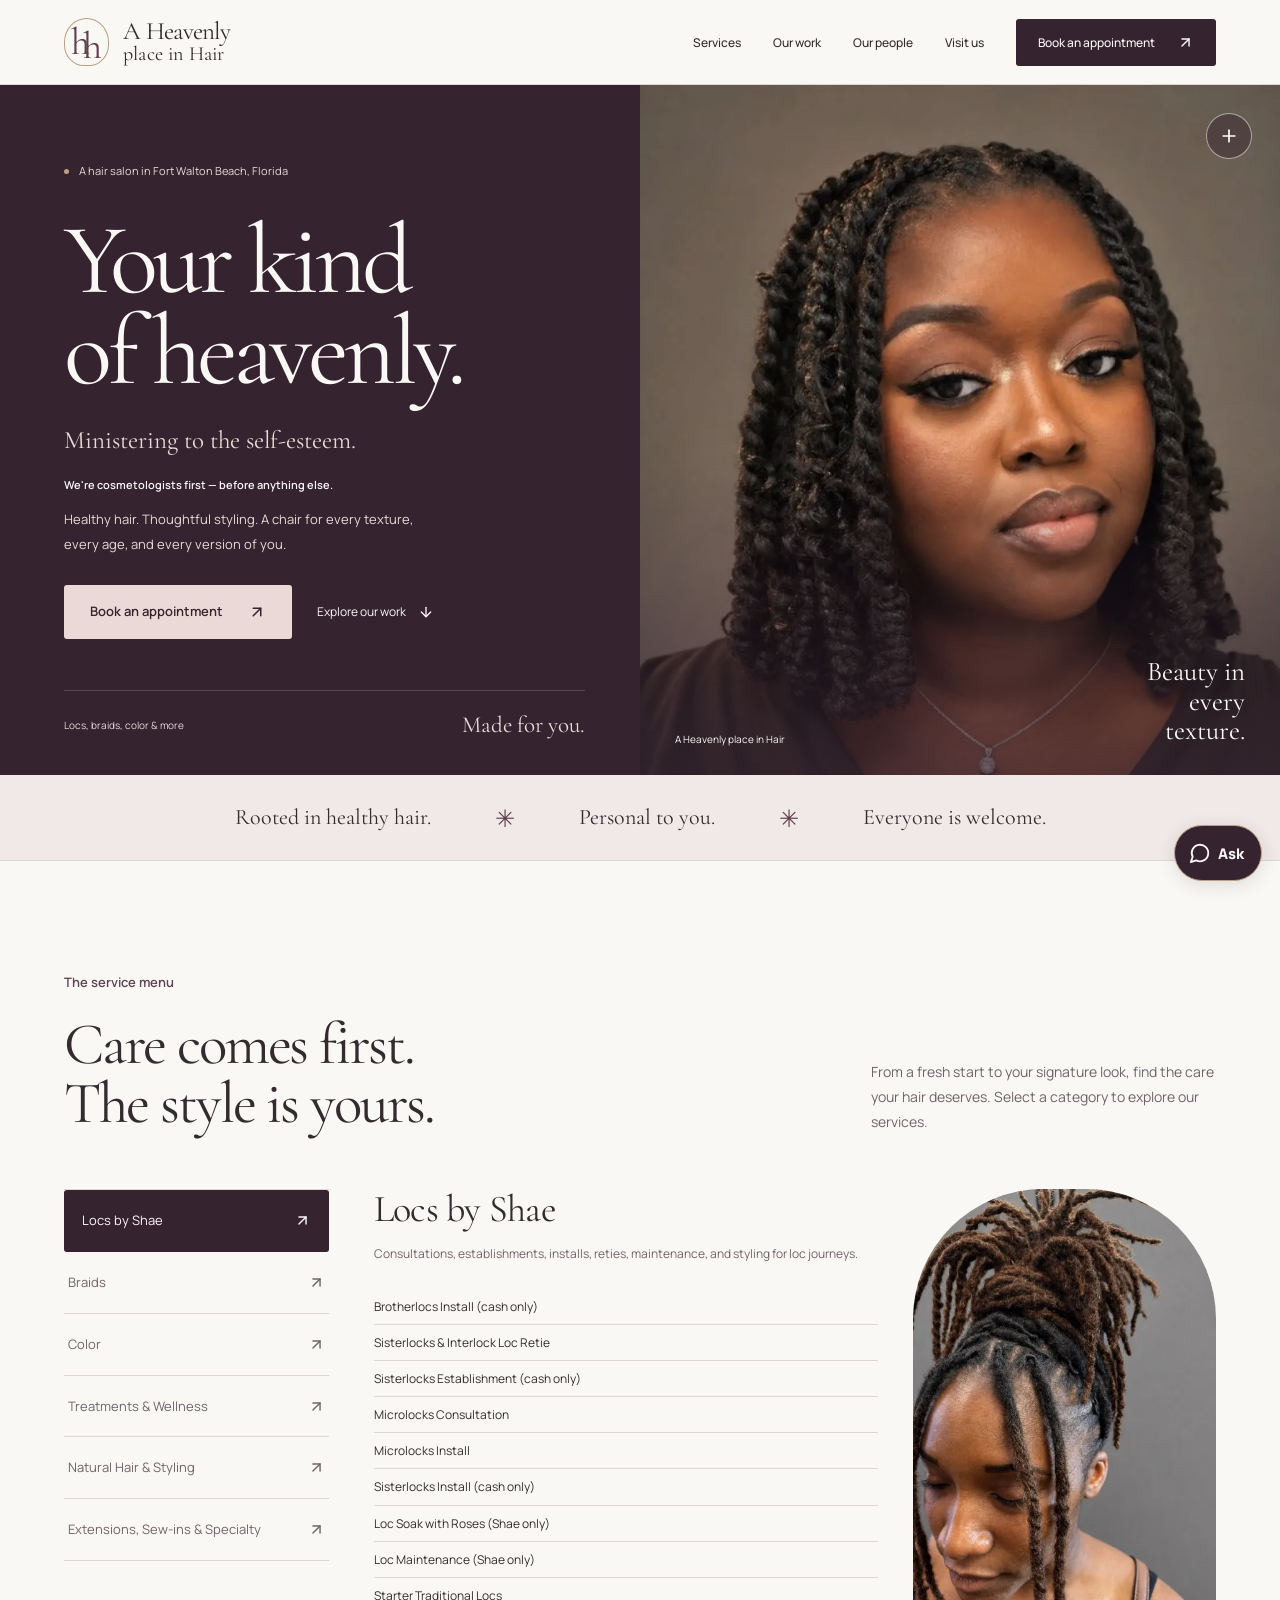
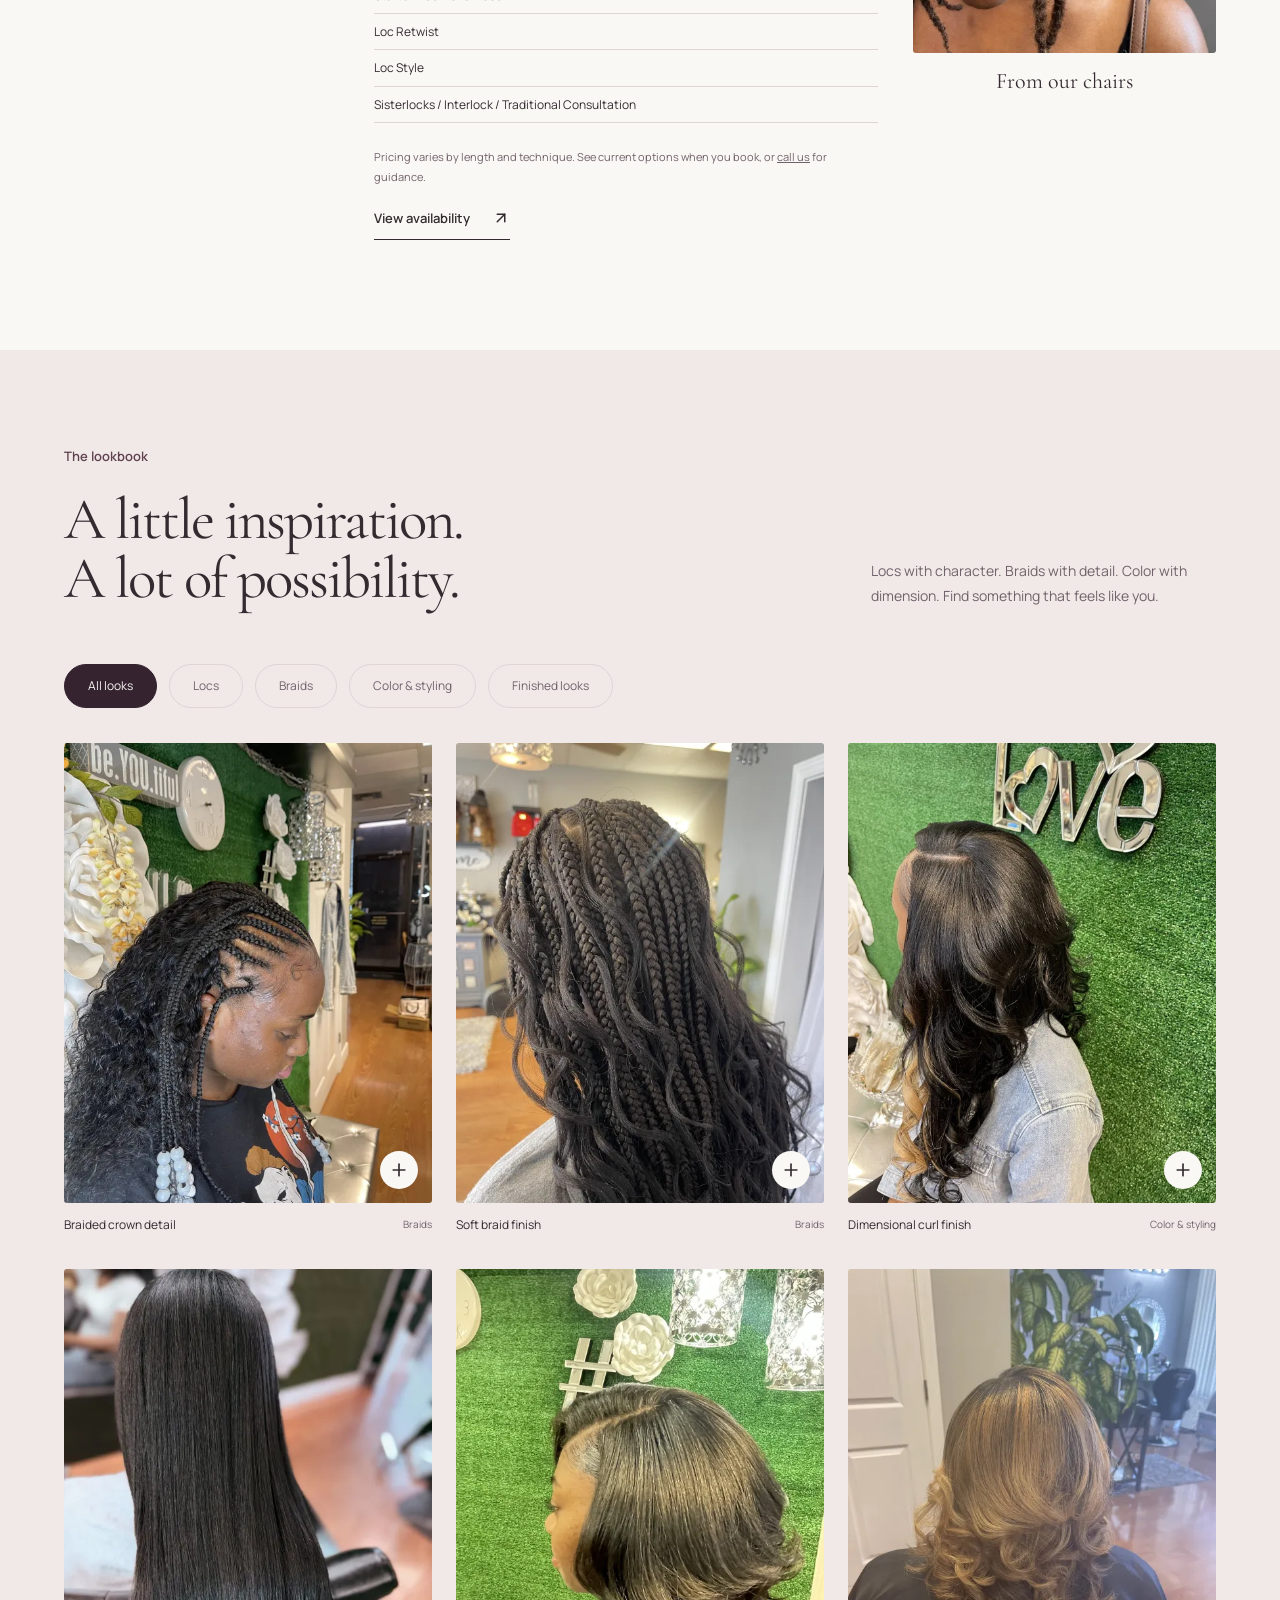
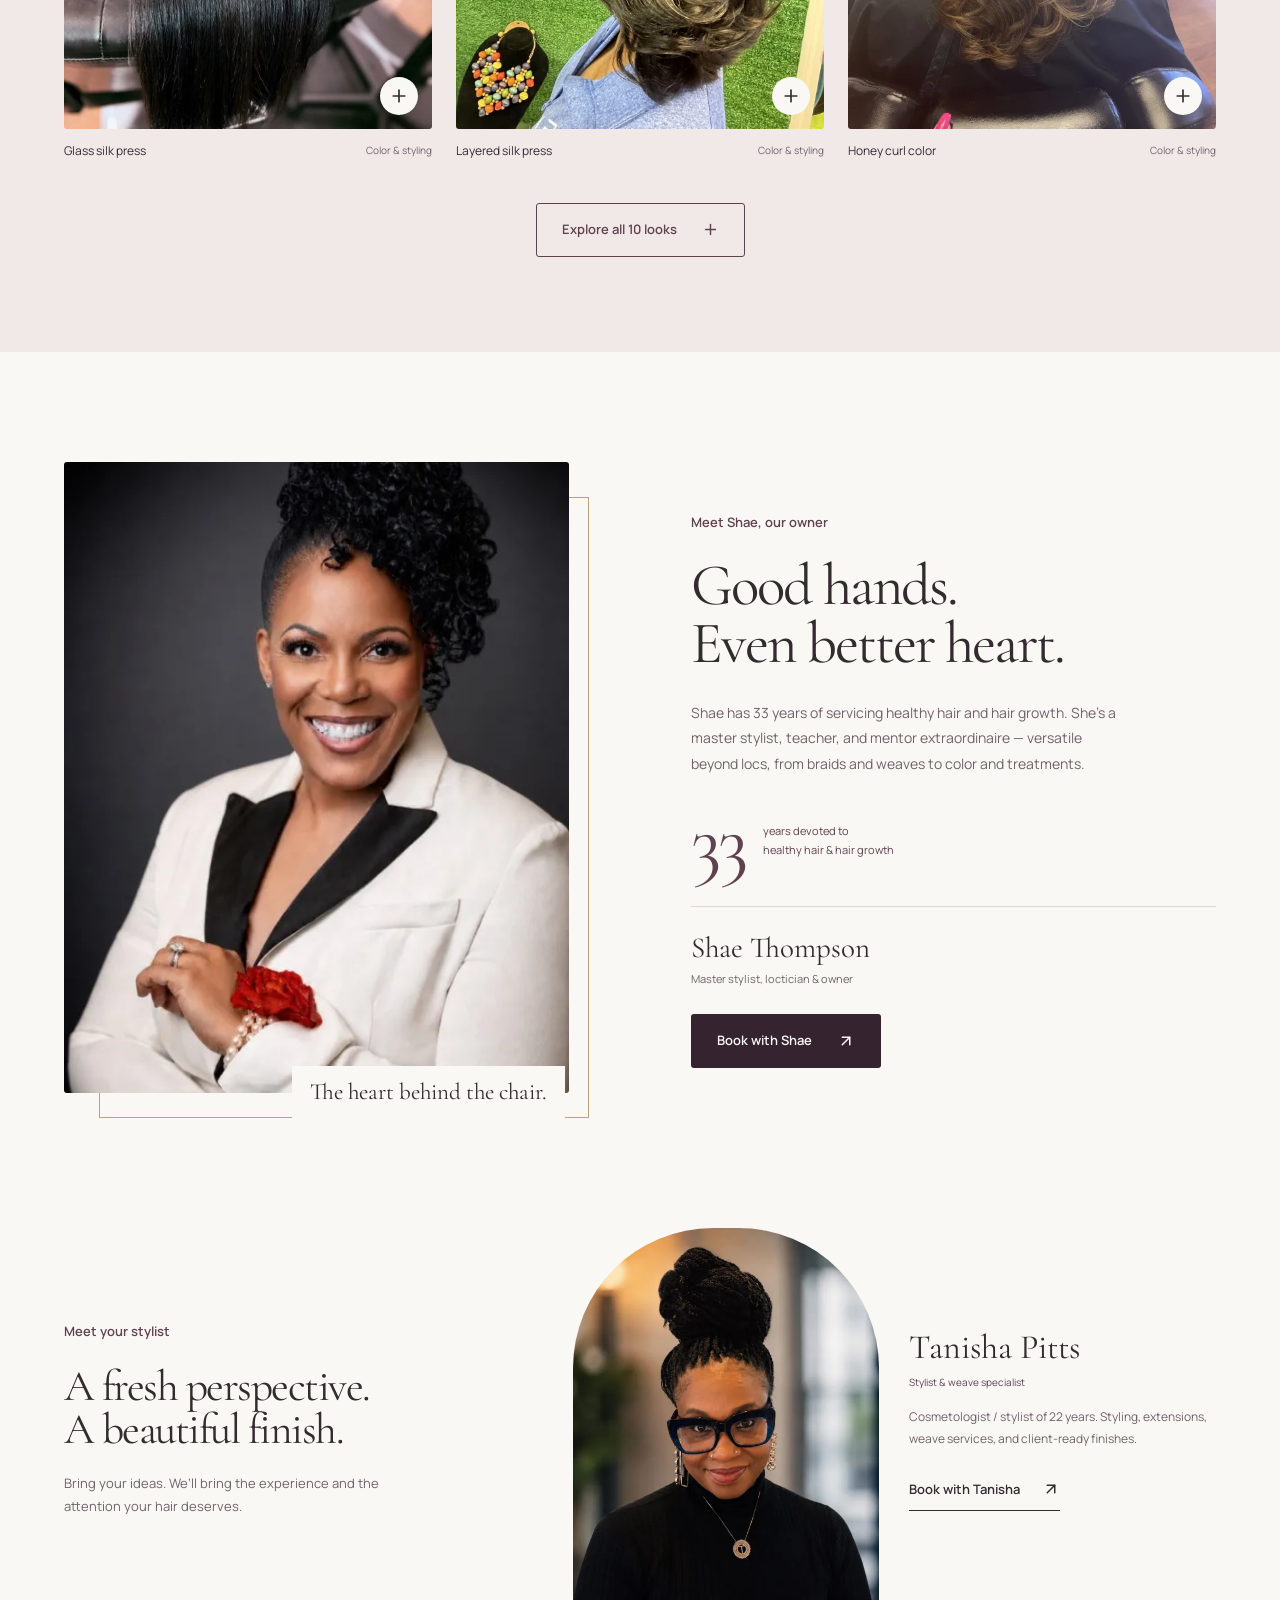
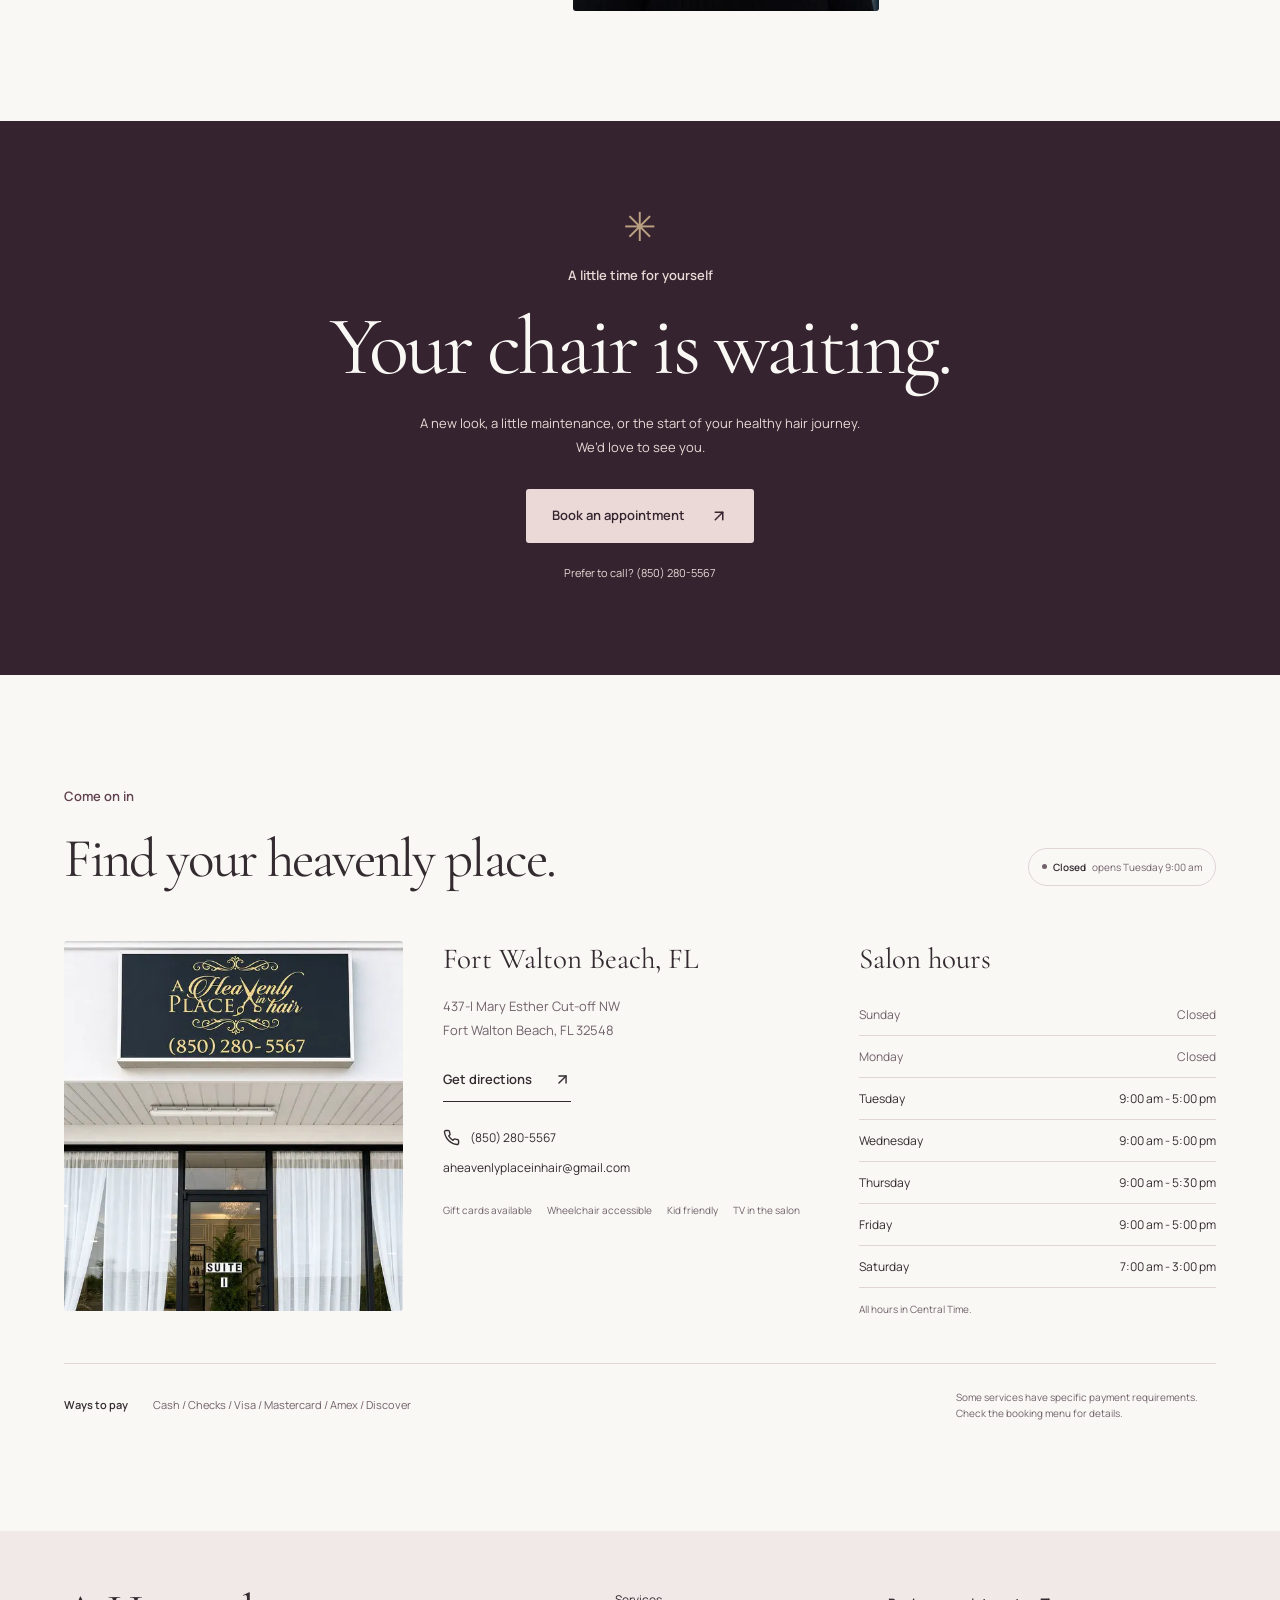
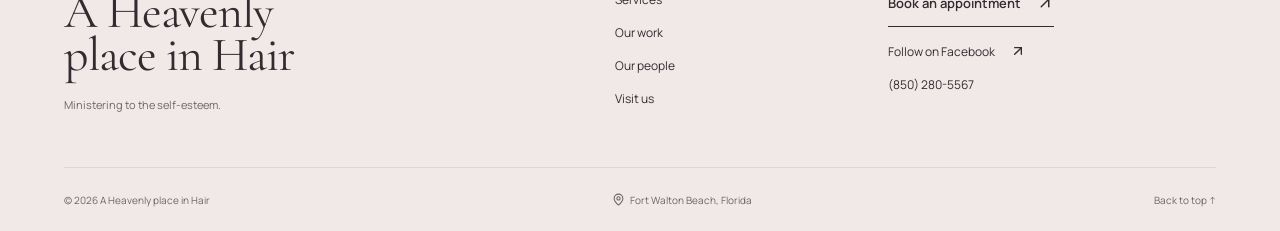
==== commit 7dce4791: "Publish atelier salon redesign from source ee5cf84" ====
--- a/index.html
+++ b/index.html
@@ -1,5 +1,5 @@
 <!doctype html>
-<html lang="en" data-theme="royal">
+<html lang="en" data-theme="atelier">
   <head>
     <meta charset="UTF-8" />
     <script>
@@ -17,7 +17,7 @@
       name="description"
       content="Welcoming hair salon in Fort Walton Beach, FL specializing in locs, braids, color, treatments, weaves, and styling for every texture and every age. Book with Shae Thompson today."
     />
-    <meta name="theme-color" content="#fdf6f0" />
+    <meta name="theme-color" content="#35232f" />
     <link rel="icon" type="image/svg+xml" href="/favicon.svg" />
     <link rel="apple-touch-icon" sizes="180x180" href="/apple-touch-icon.png" />
 
@@ -44,274 +44,14 @@
     <meta name="twitter:image" content="https://aheavenlyplaceinhair.com/assets/share/og-card.jpg" />
     <meta name="twitter:image:alt" content="A Heavenly place in Hair, a salon in Fort Walton Beach, with owner Shae Thompson" />
 
-    <!-- Fonts: Fraunces (display, variable: opsz + wght + SOFT axis used via font-variation-settings) + Inter (body) -->
+    <!-- Cormorant Garamond for salon display type; Manrope for readable UI. -->
     <link rel="preconnect" href="https://fonts.googleapis.com" />
     <link rel="preconnect" href="https://fonts.gstatic.com" crossorigin />
-    <link
-      href="https://fonts.googleapis.com/css2?family=Fraunces:ital,opsz,SOFT,wght@0,9..144,0..100,300..700;1,9..144,0..100,300..700&family=Inter:wght@400;500;600;700;800&display=swap"
-      rel="stylesheet"
-    />
-    <script>
-      (function () {
-        var root = document.documentElement
-        var reduce = window.matchMedia('(prefers-reduced-motion: reduce)').matches
-        var seen = false
-        try { seen = window.sessionStorage.getItem('hh-intro-seen') === '1' } catch (error) { seen = false }
-        if (reduce) {
-          root.classList.add('skip-intro')
-          return
-        }
-        root.classList.add('is-preloading')
-        if (seen) {
-          root.classList.add('intro-short')
-          return
-        }
-        // First visit this tab: preload the montage frames so the cuts land on time.
-        var frames = [
-          '/assets/gallery/locs/portrait-ready-locs-10-560.webp',
-          '/assets/gallery/braids/braided-crown-detail-01-560.webp',
-          '/assets/gallery/color-styling/glass-silk-press-04-560.webp',
-          '/assets/gallery/color-styling/honey-curl-color-06-560.webp'
-        ]
-        // match the browser's srcset choice (sizes=100vw): CSS width × device pixel ratio
-        var wide = window.innerWidth * (window.devicePixelRatio || 1) > 700
-        frames.forEach(function (href) {
-          var link = document.createElement('link')
-          link.rel = 'preload'
-          link.as = 'image'
-          link.type = 'image/webp'
-          link.href = wide ? href.replace('-560.webp', '-1100.webp') : href
-          document.head.appendChild(link)
-        })
-      })()
-    </script>
-    <style>
-      /* Intro-card colours per theme (mirrors src/themes.css; keep in sync when adding a theme) */
-      :root, :root[data-theme="royal"] { --pre-bg: #fdf6f0; --pre-ink: #241433; --pre-gold: #c8963c; --pre-plum: #b02e7c; }
-      :root[data-theme="celestial"] { --pre-bg: #f7f6fb; --pre-ink: #10132e; --pre-gold: #c8963c; --pre-plum: #b0308a; }
-      :root[data-theme="emerald"] { --pre-bg: #fbf7ef; --pre-ink: #10221c; --pre-gold: #c8963c; --pre-plum: #c2405c; }
-      :root[data-theme="cream"] { --pre-bg: #fbf6ee; --pre-ink: #2b1c19; --pre-gold: #c48b2e; --pre-plum: #5a2e3b; }
-      html.is-preloading,
-      html.is-preloading body {
-        overflow: hidden;
-      }
-      html.is-preloading #root {
-        opacity: 0;
-      }
-      #hh-preloader {
-        --intro-offset: 1700ms;
-        position: fixed;
-        inset: 0;
-        z-index: 9999;
-        display: grid;
-        place-items: center;
-        background: transparent;
-        color: var(--pre-ink, #2b1c19);
-        pointer-events: all;
-      }
-      html.intro-short #hh-preloader { --intro-offset: 120ms; }
-      /* Cinematic montage: four quick cuts of real work, then a fade to the cream title card */
-      .preloader-montage {
-        position: absolute;
-        inset: 0;
-        z-index: 1;
-        overflow: hidden;
-        background: var(--pre-ink, #2b1c19);
-        animation: hhMontageOut 460ms ease 1620ms forwards;
-      }
-      html.intro-short .preloader-montage { display: none; }
-      .preloader-montage img {
-        position: absolute;
-        inset: 0;
-        width: 100%;
-        height: 100%;
-        object-fit: cover;
-        object-position: center 22%;
-        opacity: 0;
-        transform: scale(1.1);
-        animation: hhCut 430ms cubic-bezier(0.22, 1, 0.36, 1) forwards;
-        animation-delay: calc(var(--m) * 400ms);
-      }
-      .preloader-montage-veil {
-        position: absolute;
-        inset: 0;
-        background: linear-gradient(180deg, rgba(43, 28, 25, 0.06), rgba(43, 28, 25, 0.42));
-      }
-      .preloader-montage-word {
-        position: absolute;
-        left: 50%;
-        bottom: 11%;
-        margin: 0;
-        transform: translateX(-50%);
-        color: var(--pre-bg, #fbf6ee);
-        font-family: Inter, system-ui, sans-serif;
-        font-size: 0.68rem;
-        font-weight: 800;
-        max-width: 92vw;
-        letter-spacing: 0.3em;
-        text-transform: uppercase;
-        text-align: center;
-        white-space: normal;
-        opacity: 0;
-        animation: hhFadeUp 600ms ease 160ms forwards;
-      }
-      @media (max-width: 480px) {
-        .preloader-montage-word { font-size: 0.6rem; letter-spacing: 0.2em; }
-      }
-      @keyframes hhCut {
-        0% { opacity: 0; transform: scale(1.1); }
-        14% { opacity: 1; }
-        86% { opacity: 1; transform: scale(1.02); }
-        100% { opacity: 0; transform: scale(1.02); }
-      }
-      @keyframes hhMontageOut {
-        to { opacity: 0; visibility: hidden; }
-      }
-      .preloader-panel {
-        position: absolute;
-        left: 0;
-        right: 0;
-        height: 50%;
-        background: var(--pre-bg, #fbf6ee);
-        z-index: 0;
-        transition: transform 900ms cubic-bezier(0.76, 0, 0.24, 1);
-      }
-      .preloader-panel-top { top: 0; }
-      .preloader-panel-bottom { bottom: 0; }
-      .preloader-center {
-        position: relative;
-        z-index: 2;
-        display: grid;
-        justify-items: center;
-        gap: 0.2rem;
-        text-align: center;
-        padding: 2rem 1.25rem 2.4rem;
-        max-width: min(92vw, 980px);
-      }
-      .preloader-eyebrow {
-        margin: 0;
-        color: var(--pre-gold, #c48b2e);
-        font-family: Inter, system-ui, sans-serif;
-        font-size: 0.68rem;
-        font-weight: 800;
-        letter-spacing: 0.28em;
-        text-transform: uppercase;
-        opacity: 0;
-        transform: translateY(10px);
-        animation: hhFadeUp 700ms cubic-bezier(0.22, 1, 0.36, 1) forwards;
-        animation-delay: calc(var(--intro-offset) + 180ms);
-      }
-      .preloader-mark {
-        margin: 0;
-        font-family: Georgia, "Times New Roman", serif;
-        font-size: clamp(3.4rem, 9vw, 5.6rem);
-        font-weight: 500;
-        letter-spacing: 0.18em;
-        padding-left: 0.18em;
-        color: var(--pre-ink, #2b1c19);
-        line-height: 0.9;
-        opacity: 0;
-        transform: scale(0.92);
-        animation: hhMark 900ms cubic-bezier(0.22, 1, 0.36, 1) forwards;
-        animation-delay: calc(var(--intro-offset) + 280ms);
-      }
-      .preloader-line {
-        display: block;
-        width: 0;
-        height: 2px;
-        margin: 0.55rem 0 0.35rem;
-        background: var(--pre-gold, #c48b2e);
-        animation: hhLine 1200ms cubic-bezier(0.16, 1, 0.3, 1) forwards;
-        animation-delay: calc(var(--intro-offset) + 720ms);
-      }
-      .preloader-name {
-        margin: 0;
-        max-width: 11ch;
-        font-family: 'Fraunces', Georgia, "Times New Roman", serif;
-        font-size: clamp(3.4rem, 11vw, 7.4rem);
-        font-weight: 500;
-        letter-spacing: -0.045em;
-        line-height: 0.92;
-        color: var(--pre-ink, #2b1c19);
-        opacity: 0;
-        transform: translateY(28px) scale(0.96);
-        animation: hhNameIn 1400ms cubic-bezier(0.16, 1, 0.3, 1) forwards;
-        animation-delay: calc(var(--intro-offset) + 220ms);
-      }
-      .preloader-tag {
-        margin: 0.35rem 0 0;
-        font-family: 'Fraunces', Georgia, "Times New Roman", serif;
-        font-style: italic;
-        font-size: clamp(1.25rem, 3.2vw, 2.05rem);
-        color: var(--pre-plum, #5a2e3b);
-        opacity: 0;
-        transform: translateY(18px);
-        animation: hhFadeUp 1100ms cubic-bezier(0.16, 1, 0.3, 1) forwards;
-        animation-delay: calc(var(--intro-offset) + 1000ms);
-      }
-      @keyframes hhNameIn {
-        to { opacity: 1; transform: translateY(0) scale(1); }
-      }
-      @keyframes hhLine {
-        from { width: 0; }
-        to { width: min(58vw, 340px); }
-      }
-      @keyframes hhFadeUp {
-        to { opacity: 1; transform: translateY(0); }
-      }
-      #hh-preloader.is-exiting .preloader-montage {
-        opacity: 0;
-        transition: opacity 300ms ease;
-      }
-      #hh-preloader.is-exiting .preloader-center {
-        opacity: 0;
-        transform: translateY(-28px) scale(1.04);
-        letter-spacing: 0.04em;
-        transition: opacity 700ms ease, transform 900ms cubic-bezier(0.76, 0, 0.24, 1);
-      }
-      #hh-preloader.is-exiting .preloader-panel-top {
-        transform: translateY(-105%);
-        transition-duration: 900ms;
-      }
-      #hh-preloader.is-exiting .preloader-panel-bottom {
-        transform: translateY(105%);
-        transition-duration: 900ms;
-      }
-      @media (prefers-reduced-motion: reduce) {
-        #hh-preloader { display: none !important; }
-        html.is-preloading #root { opacity: 1; }
-      }
-    </style>
-    <script type="module" crossorigin src="/assets/index-PGdx8c_l.js"></script>
-    <link rel="stylesheet" crossorigin href="/assets/index-DNDQZ2Y6.css">
+    <link href="https://fonts.googleapis.com/css2?family=Cormorant+Garamond:wght@400;500;600&family=Manrope:wght@400;500;600;700&display=swap" rel="stylesheet" />
+    <script type="module" crossorigin src="/assets/index-YugouqPL.js"></script>
+    <link rel="stylesheet" crossorigin href="/assets/index-BLVGZRoF.css">
   </head>
   <body>
-    <div id="hh-preloader" aria-hidden="true">
-      <div class="preloader-panel preloader-panel-top"></div>
-      <div class="preloader-panel preloader-panel-bottom"></div>
-      <div class="preloader-montage">
-        <img src="/assets/gallery/locs/portrait-ready-locs-10-560.webp" srcset="/assets/gallery/locs/portrait-ready-locs-10-560.webp 560w, /assets/gallery/locs/portrait-ready-locs-10-1100.webp 1100w" sizes="100vw" alt="" style="--m: 0" decoding="sync" />
-        <img src="/assets/gallery/braids/braided-crown-detail-01-560.webp" srcset="/assets/gallery/braids/braided-crown-detail-01-560.webp 560w, /assets/gallery/braids/braided-crown-detail-01-1100.webp 1100w" sizes="100vw" alt="" style="--m: 1" decoding="sync" />
-        <img src="/assets/gallery/color-styling/glass-silk-press-04-560.webp" srcset="/assets/gallery/color-styling/glass-silk-press-04-560.webp 560w, /assets/gallery/color-styling/glass-silk-press-04-1100.webp 1100w" sizes="100vw" alt="" style="--m: 2" decoding="sync" />
-        <img src="/assets/gallery/color-styling/honey-curl-color-06-560.webp" srcset="/assets/gallery/color-styling/honey-curl-color-06-560.webp 560w, /assets/gallery/color-styling/honey-curl-color-06-1100.webp 1100w" sizes="100vw" alt="" style="--m: 3" decoding="sync" />
-        <span class="preloader-montage-veil"></span>
-        <p class="preloader-montage-word">Fort Walton Beach, FL</p>
-      </div>
-      <div class="preloader-center">
-        <p class="preloader-eyebrow">Fort Walton Beach, FL</p>
-        <p class="preloader-name">A Heavenly place in Hair</p>
-        <span class="preloader-line"></span>
-        <p class="preloader-tag">Ministering to the self-esteem</p>
-      </div>
-    </div>
-    <script>
-      (function () {
-        if (document.documentElement.classList.contains('skip-intro')) {
-          var el = document.getElementById('hh-preloader')
-          if (el) el.remove()
-        }
-      })()
-    </script>
     <div id="root"></div>
   </body>
 </html>
--- a/assets/index-BLVGZRoF.css
+++ b/assets/index-BLVGZRoF.css
@@ -0,0 +1 @@
+:root,:root[data-theme=royal]{--bg: #fdf6f0;--bg-rgb: 253, 246, 240;--soft: #f6e3e8;--white: #ffffff;--ink: #241433;--ink-rgb: 36, 20, 51;--ink-soft: #3d2c46;--muted: #6b5a73;--line: #e9dcec;--line-rgb: 233, 220, 236;--accent: #6b2fa0;--accent-rgb: 107, 47, 160;--accent-deep: #4b1d78;--accent-deep-rgb: 75, 29, 120;--accent-tint: #f1e8fa;--accent-tint-rgb: 241, 232, 250;--accent-tint-strong: #e6d8f5;--gold: #a8721a;--gold-rgb: 200, 150, 60;--gold-light: #e6b955;--gold-light-rgb: 230, 185, 85;--gold-deep: #7d5210;--plum: #b02e7c;--plum-rgb: 176, 46, 124;--band: #2b1444;--band-ink: #fdf6f0}:root[data-theme=celestial]{--bg: #f7f6fb;--bg-rgb: 247, 246, 251;--soft: #e8e7f5;--white: #ffffff;--ink: #10132e;--ink-rgb: 16, 19, 46;--ink-soft: #2b2f52;--muted: #5c607f;--line: #dcdbec;--line-rgb: 220, 219, 236;--accent: #2e46b0;--accent-rgb: 46, 70, 176;--accent-deep: #1d2f80;--accent-deep-rgb: 29, 47, 128;--accent-tint: #ebeefb;--accent-tint-rgb: 235, 238, 251;--accent-tint-strong: #dde3f7;--gold: #a8781c;--gold-rgb: 200, 150, 60;--gold-light: #e6c15a;--gold-light-rgb: 230, 193, 90;--gold-deep: #7c5a10;--plum: #b0308a;--plum-rgb: 176, 48, 138;--band: #10132e;--band-ink: #f7f6fb}:root[data-theme=emerald]{--bg: #fbf7ef;--bg-rgb: 251, 247, 239;--soft: #e8f1ea;--white: #ffffff;--ink: #10221c;--ink-rgb: 16, 34, 28;--ink-soft: #2c3f37;--muted: #5f6f68;--line: #d8e3dc;--line-rgb: 216, 227, 220;--accent: #0f7a5a;--accent-rgb: 15, 122, 90;--accent-deep: #0b5a43;--accent-deep-rgb: 11, 90, 67;--accent-tint: #e6f4ee;--accent-tint-rgb: 230, 244, 238;--accent-tint-strong: #d3ebe0;--gold: #a8721a;--gold-rgb: 200, 150, 60;--gold-light: #e6b955;--gold-light-rgb: 230, 185, 85;--gold-deep: #7d5210;--plum: #c2405c;--plum-rgb: 194, 64, 92;--band: #0f2a24;--band-ink: #fbf7ef}:root[data-theme=cream]{--bg: #fbf6ee;--bg-rgb: 251, 246, 238;--soft: #efe6d6;--white: #ffffff;--ink: #2b1c19;--ink-rgb: 43, 28, 25;--ink-soft: #433641;--muted: #6b5d56;--line: #e8ddd0;--line-rgb: 232, 221, 208;--accent: #157a72;--accent-rgb: 21, 122, 114;--accent-deep: #0e524d;--accent-deep-rgb: 14, 82, 77;--accent-tint: #eef7f6;--accent-tint-rgb: 238, 247, 246;--accent-tint-strong: #dff0ee;--gold: #c48b2e;--gold-rgb: 196, 139, 46;--gold-light: #e8c478;--gold-light-rgb: 232, 196, 120;--gold-deep: #7a4f10;--plum: #5a2e3b;--plum-rgb: 90, 46, 59;--band: #2b1c19;--band-ink: #fbf6ee}:root[data-theme=atelier]{--bg: #faf8f5;--bg-rgb: 250, 248, 245;--soft: #f0e9e8;--white: #ffffff;--ink: #332b30;--ink-rgb: 51, 43, 48;--ink-soft: #50434b;--muted: #71626b;--line: #dfd5d7;--line-rgb: 223, 213, 215;--accent: #60414f;--accent-rgb: 96, 65, 79;--accent-deep: #35232f;--accent-deep-rgb: 53, 35, 47;--accent-tint: #f0e9e8;--accent-tint-rgb: 240, 233, 232;--accent-tint-strong: #ead9d6;--gold: #8b6a46;--gold-rgb: 139, 106, 70;--gold-light: #bba181;--gold-light-rgb: 187, 161, 129;--gold-deep: #735738;--plum: #60414f;--plum-rgb: 96, 65, 79;--band: #35232f;--band-ink: #faf8f5;--blush: #ead9d6;--teal-deep: var(--accent-deep)}.test-mode-banner{position:sticky;top:0;z-index:40;width:100%;border-bottom:1px solid rgba(var(--accent-deep-rgb),.16);background:rgba(var(--accent-tint-rgb),.96);color:var(--teal-deep);box-shadow:0 2px 14px rgba(var(--ink-rgb),.08)}.test-mode-banner-inner{display:flex;align-items:center;gap:.85rem;max-width:1220px;margin-inline:auto;padding:.55rem clamp(1rem,4vw,3.5rem)}.test-mode-icon{flex:0 0 auto;color:var(--gold)}.test-mode-copy{display:flex;flex-wrap:wrap;align-items:baseline;gap:.55rem;flex:1;min-width:0;font-size:.84rem}.test-mode-copy strong{font-weight:800;letter-spacing:.06em;text-transform:uppercase;font-size:.78rem}.test-mode-copy span{color:var(--muted)}.test-mode-collapse{display:grid;place-items:center;width:44px;height:44px;border-radius:8px;border:1px solid rgba(var(--accent-deep-rgb),.16);background:var(--white);color:var(--teal-deep);cursor:pointer;transition:background .16s ease}.test-mode-collapse:hover,.test-mode-collapse:focus-visible{background:var(--accent-tint-strong);outline:none}.test-mode-pill{position:fixed;top:.5rem;right:.5rem;z-index:40;display:inline-flex;align-items:center;gap:.35rem;padding:.35rem .6rem;border-radius:999px;border:1px solid rgba(var(--accent-deep-rgb),.2);background:var(--accent-tint);color:var(--teal-deep);font-size:.7rem;font-weight:800;letter-spacing:.08em;text-transform:uppercase;cursor:pointer;box-shadow:0 6px 20px rgba(var(--ink-rgb),.25);transition:transform .16s ease,background .16s ease}.test-mode-pill:hover,.test-mode-pill:focus-visible{background:var(--accent-tint-strong);transform:translateY(-1px);outline:none}.salon-chat{--salon-chat-z: 40}.salon-chat-launcher{position:fixed;right:1.15rem;bottom:1.2rem;z-index:var(--salon-chat-z);display:inline-flex;align-items:center;gap:.45rem;min-height:56px;padding:.7rem 1rem .7rem .85rem;border-radius:999px;background:var(--teal-deep);color:var(--white);box-shadow:0 12px 28px rgba(var(--accent-deep-rgb),.28),0 0 0 1px rgba(var(--gold-rgb),.35);font-size:.92rem;font-weight:800;letter-spacing:.02em;transition:transform .22s var(--motion-ease),background .18s ease,box-shadow .18s ease}.salon-chat-launcher:hover,.salon-chat-launcher:focus-visible{background:var(--teal);transform:translateY(-2px);outline:none;box-shadow:0 16px 32px rgba(var(--accent-deep-rgb),.32),0 0 0 2px rgba(var(--gold-rgb),.55)}.salon-chat-launcher-label{font-family:var(--font-body)}.salon-chat-panel{position:fixed;right:1.15rem;bottom:5.35rem;z-index:var(--salon-chat-z);display:flex;flex-direction:column;width:min(400px,calc(100vw - 1.6rem));height:min(540px,calc(100vh - 8.5rem));overflow:hidden;border:1px solid rgba(var(--gold-rgb),.28);border-radius:18px;background:var(--cream);box-shadow:var(--shadow)}.salon-chat-header{display:flex;align-items:flex-start;justify-content:space-between;gap:.75rem;padding:.95rem 1rem .8rem;border-bottom:1px solid var(--line);background:linear-gradient(180deg,#ffffffb8,rgba(var(--bg-rgb),.92))}.salon-chat-eyebrow{margin:0 0 .15rem;font-size:.68rem;font-weight:800;letter-spacing:.14em;text-transform:uppercase;color:var(--gold)}.salon-chat-header h2{margin:0;font-family:var(--font-display);font-size:1.28rem;font-weight:550;color:var(--ink)}.salon-chat-header-actions{display:flex;align-items:center;gap:.4rem}.salon-chat-book,.salon-chat-send,.salon-chat-icon-button{display:inline-flex;align-items:center;justify-content:center;gap:.3rem;border-radius:999px}.salon-chat-book{min-height:34px;padding:.28rem .7rem;background:var(--teal-deep);color:var(--white);font-size:.78rem;font-weight:800}.salon-chat-book:hover,.salon-chat-book:focus-visible{background:var(--teal);outline:none}.salon-chat-icon-button{width:34px;height:34px;background:var(--white);color:var(--ink);border:1px solid var(--line)}.salon-chat-icon-button:hover,.salon-chat-icon-button:focus-visible{border-color:var(--gold);outline:none}.salon-chat-log{flex:1;overflow-y:auto;display:flex;flex-direction:column;gap:.65rem;padding:.9rem 1rem}.salon-chat-bubble{max-width:92%;margin:0;padding:.7rem .85rem;border-radius:14px;white-space:pre-wrap;font-size:.92rem;line-height:1.45}.salon-chat-bubble.is-assistant{align-self:flex-start;background:var(--white);border:1px solid var(--line);color:var(--ink)}.salon-chat-bubble.is-user{align-self:flex-end;background:var(--ink);color:var(--cream)}.salon-chat-bubble.is-pending{color:var(--muted);font-style:italic}.salon-chat-suggestions{display:flex;flex-wrap:wrap;gap:.4rem;padding:0 1rem .55rem}.salon-chat-chip{min-height:32px;padding:.28rem .7rem;border-radius:999px;background:var(--white);border:1px solid var(--line);color:var(--ink);font-size:.78rem;font-weight:700}.salon-chat-chip:hover,.salon-chat-chip:focus-visible{border-color:var(--gold);outline:none}.salon-chat-chip.is-book{background:var(--gold);border-color:var(--gold);color:var(--ink)}.salon-chat-chip:disabled{opacity:.55}.salon-chat-form{display:flex;gap:.45rem;padding:0 1rem .35rem}.salon-chat-form input{flex:1;min-height:44px;padding:.55rem .8rem;border:1px solid var(--line);border-radius:12px;background:var(--white);color:var(--ink)}.salon-chat-form input:focus{outline:2px solid rgba(var(--gold-rgb),.45);outline-offset:1px;border-color:var(--gold)}.salon-chat-send{width:44px;height:44px;background:var(--teal-deep);color:var(--white)}.salon-chat-send:hover,.salon-chat-send:focus-visible{background:var(--teal);outline:none}.salon-chat-send:disabled{opacity:.45}.salon-chat-note{margin:0 0 .7rem;padding:0 1rem;color:var(--muted);font-size:.72rem;line-height:1.4}@media(max-width:767px){.salon-chat-launcher{right:.85rem;bottom:calc(5.7rem + env(safe-area-inset-bottom) + var(--sticky-action-viewport-offset, 0px))}.salon-chat-panel{left:.65rem;right:.65rem;width:auto;bottom:calc(9.4rem + env(safe-area-inset-bottom) + var(--sticky-action-viewport-offset, 0px));height:min(68vh,calc(100dvh - 12.5rem))}}@media(prefers-reduced-motion:reduce){.salon-chat-launcher{transition:none}.salon-chat-launcher:hover,.salon-chat-launcher:focus-visible{transform:none}}:root{font-family:Manrope,Arial,sans-serif;font-synthesis:none;text-rendering:optimizeLegibility;-webkit-font-smoothing:antialiased;--display: "Cormorant Garamond", Georgia, serif;--font-display: var(--display);--font-body: "Manrope", Arial, sans-serif;--cream: var(--bg);--teal: var(--accent);--shadow: 0 12px 40px rgba(var(--ink-rgb), .15);--motion-ease: ease;--gutter: clamp(24px, 5vw, 88px);color:var(--ink);background:var(--bg)}*{box-sizing:border-box}html{scroll-behavior:smooth;scroll-padding-top:100px}body{margin:0;min-width:320px}button,input{font:inherit}button,a{-webkit-tap-highlight-color:transparent}button{cursor:pointer}a{color:inherit;text-decoration:none}button,input,a{touch-action:manipulation}button:disabled{cursor:default}:focus-visible{outline:2px solid var(--gold);outline-offset:5px}h1,h2,h3,p,figure{margin:0}h1,h2,h3{font-family:var(--display);font-weight:400}h2{font-size:clamp(44px,4.6vw,72px);line-height:1;letter-spacing:-.035em}p{line-height:1.8}img{display:block;width:100%;height:auto}picture{display:block}button svg,a svg{flex-shrink:0}::selection{background:var(--blush);color:var(--band)}.visually-hidden{position:absolute;width:1px;height:1px;overflow:hidden;clip-path:inset(50%);white-space:nowrap}.skip-link{position:fixed;top:10px;left:10px;padding:14px 24px;z-index:200;background:var(--bg);transform:translateY(-150%)}.skip-link:focus{transform:none}.section{padding:110px var(--gutter);max-width:1600px;margin-inline:auto}.section-label{font-size:13px;font-weight:600;color:var(--accent);margin-bottom:22px}.section-heading{display:flex;justify-content:space-between;align-items:end;gap:50px;margin-bottom:55px}.section-description{max-width:345px;color:var(--muted);font-size:14px}.button{display:inline-flex;justify-content:center;align-items:center;gap:25px;min-height:54px;padding:16px 25px;border:1px solid transparent;border-radius:3px;font-size:13px;font-weight:600;line-height:1.5;transition:background .2s ease,color .2s ease}.button-primary{color:var(--bg);background:var(--band)}.button-primary:hover{background:var(--accent)}.button-outline{background:transparent;border-color:var(--accent);color:var(--accent)}.button-outline:hover{background:var(--soft)}.text-link{display:inline-flex;align-items:center;justify-content:space-between;gap:22px;min-height:44px;padding-block:10px;border-bottom:1px solid currentColor;font-size:13px;font-weight:600}.text-link:hover{color:var(--accent)}.icon-button{display:inline-flex;align-items:center;justify-content:center;height:44px;width:44px;border:1px solid var(--line);border-radius:50%;color:inherit;background:transparent}.site-header{position:sticky;top:0;z-index:35;display:flex;align-items:center;justify-content:space-between;gap:30px;padding:18px var(--gutter);background:var(--bg);border-bottom:1px solid var(--line)}.brand-lockup{display:inline-flex;align-items:center;gap:14px;flex-shrink:0}.brand-symbol{position:relative;width:45px;height:48px;border:1px solid var(--gold-light);border-radius:50% 50% 44% 44%;display:flex;justify-content:center;align-items:center;font:38px/.8 var(--display);color:var(--accent);letter-spacing:-7px;padding-right:7px}.brand-symbol span{transform:translateY(4px)}.brand-name{font:25px/.85 var(--display);letter-spacing:-.7px}.brand-name>span{display:block;padding-top:4px;font-size:20px;letter-spacing:.2px}.site-nav{display:flex;align-items:center;gap:clamp(20px,2.5vw,42px);font-size:12px;font-weight:500}.site-nav>a{padding-block:12px}.site-nav>a:hover{color:var(--accent)}.site-nav .nav-booking{display:inline-flex;gap:22px;align-items:center;background:var(--band);color:var(--bg);padding:15px 22px;border-radius:3px}.site-nav .nav-booking:hover{background:var(--accent)}.menu-button{display:none}.hero{display:grid;grid-template-columns:1fr 1fr;background:var(--band);color:var(--band-ink)}.hero-copy{padding:clamp(48px,5.1vw,90px) clamp(32px,4.3vw,70px) 25px var(--gutter);display:flex;flex-direction:column;justify-content:center}.hero-location{display:flex;align-items:center;gap:10px;font-size:11px;color:var(--blush)}.hero-location>span{display:inline-block;width:5px;height:5px;background:var(--gold-light);border-radius:50%}.hero h1{font-size:clamp(70px,7.8vw,124px);line-height:.91;letter-spacing:-.045em;margin:35px 0 26px}.hero-tagline{font:25px/1.35 var(--display);color:var(--blush)}.hero-philosophy{margin-top:17px;font-size:11px;font-weight:600}.hero-description{max-width:355px;margin-top:13px;font-size:13px;color:var(--blush);line-height:1.9}.hero-actions{display:flex;flex-wrap:wrap;align-items:center;gap:25px;margin-top:28px}.hero .button-primary{color:var(--band);background:var(--blush)}.hero .button-primary:hover{background:var(--bg)}.hero-work-link{display:inline-flex;align-items:center;gap:12px;min-height:44px;font-size:12px}.hero-work-link:hover{color:var(--gold-light)}.hero-bottom{margin-top:clamp(40px,4vw,65px);padding-top:20px;border-top:1px solid rgba(var(--line-rgb),.22);display:flex;align-items:center;justify-content:space-between;gap:10px;font-size:10px;color:var(--blush)}.hero-signature{font:23px var(--display)}.hero-visual{position:relative;min-height:690px}.hero-photo{width:100%;height:100%;padding:0;display:block;border:0;background:var(--band);text-align:left;color:var(--white)}.hero-photo picture{position:absolute;inset:0}.hero-photo img{width:100%;height:100%;object-fit:cover;object-position:center 14%}.hero-photo:after{content:"";position:absolute;inset:55% 0 0;background:linear-gradient(transparent,rgba(var(--accent-deep-rgb),.75));pointer-events:none}.photo-open{position:absolute;right:28px;top:28px;z-index:1;display:flex;align-items:center;flex-direction:row-reverse;gap:12px}.photo-open>svg{box-sizing:content-box;padding:12px;border-radius:50%;border:1px solid rgba(var(--bg-rgb),.55);background:rgba(var(--accent-deep-rgb),.45)}.photo-open>span{font-size:11px;padding:8px 12px;border-radius:3px;background:rgba(var(--accent-deep-rgb),.65);opacity:0;transition:opacity .2s}.hero-photo:hover .photo-open>span,.hero-photo:focus-visible .photo-open>span{opacity:1}.hero-photo:focus-visible{outline-offset:-8px}.hero-photo-caption{position:absolute;bottom:29px;left:35px;right:35px;z-index:1;pointer-events:none;display:flex;justify-content:space-between;align-items:end;gap:20px;font-size:10px}.hero-photo-caption span:last-child{font:27px/1.1 var(--display);max-width:130px;text-align:right}.welcome-strip{display:flex;align-items:center;justify-content:center;gap:clamp(25px,5vw,80px);padding:26px var(--gutter);border-bottom:1px solid var(--line);background:var(--soft)}.welcome-strip p{font:22px/1.4 var(--display)}.small-flower{color:var(--accent);font-size:24px}.service-layout{display:grid;grid-template-columns:265px 1fr;gap:45px;align-items:start}.service-tabs{display:flex;flex-direction:column;border-top:1px solid var(--line)}.service-tabs button{display:flex;justify-content:space-between;gap:15px;text-align:left;padding:20px 4px;border:0;border-bottom:1px solid var(--line);background:transparent;color:var(--muted);font-size:13px;line-height:1.6}.service-tabs button svg{margin-top:2px}.service-tabs button[aria-selected=true]{padding-inline:18px;background:var(--band);color:var(--bg);border-radius:3px;border-color:var(--band)}.service-tabs button:hover:not([aria-selected=true]){color:var(--ink);background:var(--soft)}.service-panel{display:grid;grid-template-columns:minmax(0,1fr) minmax(170px,.6fr);gap:35px}.service-panel-copy h3{font-size:38px;letter-spacing:-.02em;line-height:1.1;margin-bottom:12px}.service-panel-copy>p{color:var(--muted);font-size:12px}.service-list{padding:0;list-style:none;margin:24px 0}.service-list li{padding:8px 0;border-bottom:1px solid var(--line);font-size:12px;line-height:1.6}.service-note p{color:var(--muted);font-size:11px}.service-note p a{text-decoration:underline}.service-note .text-link{margin-top:10px}.service-photo{position:relative}.service-photo img{aspect-ratio:3/4.6;object-fit:cover;border-radius:130px 130px 3px 3px}.service-photo>span{display:block;font:22px var(--display);margin-top:15px;text-align:center}.gallery-section{background:var(--soft);padding:95px var(--gutter)}.gallery-section>*{max-width:1424px;margin-inline:auto}.gallery-filters{display:flex;gap:12px;flex-wrap:wrap;margin-bottom:35px}.gallery-filters button{border:1px solid var(--line);border-radius:30px;padding:12px 23px;background:transparent;color:var(--muted);font-size:12px;min-height:44px}.gallery-filters button[aria-pressed=true]{background:var(--band);border-color:var(--band);color:var(--bg)}.gallery-filters button:hover:not([aria-pressed=true]){border-color:var(--accent);color:var(--accent)}.gallery-grid{display:grid;grid-template-columns:repeat(3,minmax(0,1fr));gap:36px 24px}.gallery-item button{width:100%;padding:0;position:relative;display:block;overflow:hidden;border:0;border-radius:3px;background:var(--line)}.gallery-item img{aspect-ratio:3/3.75;object-fit:cover;transition:transform .5s ease}.gallery-item button:hover img{transform:scale(1.035)}.gallery-expand{position:absolute;bottom:14px;right:14px;display:grid;place-items:center;width:38px;height:38px;border-radius:50%;background:var(--bg);color:var(--ink)}.gallery-item figcaption{display:flex;align-items:center;justify-content:space-between;gap:10px;margin-top:13px;font-size:12px}.gallery-item figcaption>span:last-child{color:var(--muted);font-size:10px}.gallery-more{display:flex;width:max-content;margin-top:44px}.owner-section{display:grid;grid-template-columns:1fr 1fr;gap:clamp(60px,8vw,140px);align-items:center}.owner-portrait{padding:0 20px 25px 0;position:relative}.owner-portrait:before{content:"";position:absolute;inset:35px 0 0 35px;border:1px solid var(--gold-light);z-index:-1}.owner-portrait img{aspect-ratio:4/5;object-fit:cover;object-position:center 20%;border-radius:3px}.portrait-note{position:absolute;bottom:0;right:24px;padding:12px 18px;background:var(--bg);font:23px var(--display)}.owner-story h2{margin-bottom:26px}.owner-intro{font-size:14px;color:var(--muted);max-width:425px}.owner-experience{display:flex;align-items:center;gap:18px;margin:30px 0;color:var(--accent)}.owner-experience strong{font:78px/.9 var(--display);letter-spacing:-3px}.owner-experience span{font-size:11px;line-height:1.7}.owner-signoff{border-top:1px solid var(--line);padding-top:23px;margin-bottom:25px}.owner-signoff h3{font-size:29px}.owner-signoff p{font-size:11px;color:var(--muted);margin-top:4px}.team-section{display:grid;grid-template-columns:.8fr 1.2fr;gap:80px;align-items:center;padding-top:0}.team-heading h2{font-size:clamp(38px,3.4vw,52px)}.team-heading>p:last-child{font-size:13px;color:var(--muted);margin-top:20px;max-width:320px}.stylist-feature{display:grid;grid-template-columns:1fr 1fr;gap:30px;align-items:center}.stylist-portrait img{aspect-ratio:4/5;object-fit:cover;object-position:center 20%;border-radius:140px 140px 3px 3px}.stylist-copy h3{font-size:34px}.stylist-role{color:var(--accent);font-size:10px;margin:5px 0 15px}.stylist-copy>p:not(.stylist-role){font-size:12px;color:var(--muted)}.stylist-copy .text-link{margin-top:18px}.booking-section{position:relative;overflow:hidden;padding:85px var(--gutter) 95px;text-align:center;background:var(--band);color:var(--band-ink)}.booking-section .section-label{color:var(--blush);margin:18px 0}.booking-flower{font-size:40px;line-height:1;color:var(--gold-light)}.booking-section h2{font-size:clamp(55px,6.5vw,98px);margin-bottom:24px}.booking-section>p:not(.section-label){font-size:13px;color:var(--blush)}.booking-section .button{margin-top:30px;background:var(--blush);color:var(--band)}.booking-section .button:hover{background:var(--bg)}.booking-phone{display:block;width:max-content;max-width:100%;margin:22px auto 0;font-size:11px;color:var(--blush)}.booking-phone:hover{text-decoration:underline}.contact-section .section-heading h2{font-size:clamp(44px,4.3vw,68px)}.contact-grid{display:grid;grid-template-columns:.9fr 1fr .95fr;gap:40px}.visit-photo img{height:370px;object-fit:cover;object-position:center;border-radius:3px}.contact-grid h3{font-size:29px;margin:0 0 18px}.visit-details address{font-style:normal;font-size:13px;line-height:1.9;color:var(--muted)}.directions-link{margin-top:15px}.contact-links{display:grid;gap:13px;margin-top:27px;font-size:12px}.contact-links a{display:inline-flex;gap:10px;align-items:center;overflow-wrap:anywhere}.contact-links a:hover{text-decoration:underline}.visit-amenities{display:flex;flex-wrap:wrap;gap:10px 15px;margin-top:27px}.visit-amenities span{font-size:10px;color:var(--muted)}.hours-card dl{margin:0}.hours-card dl>div{display:flex;justify-content:space-between;gap:12px;padding:12px 0;font-size:12px;border-bottom:1px solid var(--line)}.hours-card dd{margin:0;white-space:nowrap}.hours-card .is-closed{color:var(--muted)}.hours-card>p{font-size:10px;color:var(--muted);margin-top:12px}.open-status{display:inline-flex;align-items:center;gap:6px;padding:10px 13px;font-size:10px;line-height:1.6;border:1px solid var(--line);border-radius:30px;white-space:nowrap}.open-status-dot{width:5px;height:5px;border-radius:50%;background:var(--muted)}.open-status.is-open .open-status-dot{background:var(--accent)}.open-status-label{font-weight:600}.open-status-detail{color:var(--muted)}.payments{display:flex;align-items:center;gap:25px;border-top:1px solid var(--line);margin-top:45px;padding-top:25px;font-size:11px}.payments>span:first-child{font-weight:600;white-space:nowrap}.payments p{color:var(--muted)}.payments>span:last-child{max-width:260px;margin-left:auto;color:var(--muted);font-size:10px;line-height:1.6}.site-footer{padding:60px var(--gutter) 24px;background:var(--soft)}.footer-top,.footer-bottom{max-width:1424px;margin-inline:auto}.footer-top{display:grid;grid-template-columns:1.5fr .65fr 1fr;gap:60px}.footer-brand{font:48px/.9 var(--display);letter-spacing:-1px}.footer-brand>span{display:block;font:11px Manrope,sans-serif;letter-spacing:0;color:var(--muted);margin-top:20px}.footer-nav,.footer-contact{display:flex;flex-direction:column;align-items:start;gap:16px;font-size:12px}.footer-nav>a:hover,.footer-contact>a:hover{text-decoration:underline}.footer-contact>a{display:inline-flex;align-items:center;gap:15px}.footer-contact .text-link{padding-top:0;min-height:36px}.footer-bottom{display:flex;align-items:center;justify-content:space-between;gap:25px;padding-top:25px;margin-top:55px;border-top:1px solid var(--line);color:var(--muted);font-size:10px}.footer-bottom>span{display:inline-flex;align-items:center;gap:5px}.lightbox{max-width:100vw;max-height:100dvh;width:100%;height:100%;border:0;padding:32px;margin:auto;background:transparent;color:var(--bg)}.lightbox[open]{display:grid;place-items:center}.lightbox::backdrop{background:rgba(var(--accent-deep-rgb),.96)}.lightbox-frame{position:relative;max-width:min(750px,100%)}.lightbox-frame picture img{width:auto;max-width:100%;height:auto;max-height:76dvh;object-fit:contain;margin:auto}.lightbox-close{position:absolute;z-index:1;right:10px;top:10px;width:44px;height:44px;display:grid;place-items:center;border:1px solid rgba(var(--bg-rgb),.4);border-radius:50%;background:var(--band);color:var(--bg)}.lightbox-caption{display:flex;align-items:center;justify-content:space-between;gap:25px;padding-top:18px}.lightbox-caption>div{text-align:center}.lightbox-caption h3{font-size:25px}.lightbox-caption p{font-size:10px;margin-top:4px;color:var(--blush)}.lightbox .icon-button{flex-shrink:0}.lightbox :focus-visible,.hero :focus-visible,.booking-section :focus-visible{outline-color:var(--gold-light)}.sticky-action-bar{display:none}.salon-chat-launcher{background:var(--band);color:var(--bg);box-shadow:0 4px 18px rgba(var(--ink-rgb),.14);border:1px solid var(--gold-light)}.salon-chat-header h2{font-family:var(--display)}.salon-chat-eyebrow{text-transform:none;letter-spacing:0}.salon-chat-panel{background:var(--bg)}.salon-chat-form input{font-size:16px}.salon-chat-note{line-height:1.5}@media(min-width:1700px){.hero{padding-inline:calc((100vw - 1700px)/2)}.hero-copy{padding-left:70px}.hero-visual{min-height:760px}}@media(max-width:1150px){.site-nav{gap:22px}.site-nav .nav-booking{padding:14px;gap:12px}.hero-visual{min-height:680px}.hero-actions{gap:14px}.service-layout{grid-template-columns:220px 1fr;gap:30px}.service-panel{grid-template-columns:1fr}.service-photo{display:none}.team-section{gap:40px}.stylist-feature,.contact-grid{gap:25px}.visit-photo img{height:360px}}@media(max-width:900px){.site-header{gap:20px}.site-nav{gap:16px;font-size:11px}.brand-name{font-size:23px}.brand-name>span{font-size:19px}.brand-symbol{display:none}.section{padding-block:85px}.hero-copy{padding-right:30px}.hero-location{font-size:10px}.hero h1{font-size:73px}.hero-tagline{font-size:23px}.hero-visual{min-height:700px}.hero-bottom{font-size:9px}.hero-photo-caption{left:20px;right:20px}.hero-photo-caption>span:first-child{max-width:90px;line-height:1.5}.section-heading{gap:30px}.section-description{max-width:265px;font-size:13px}.owner-section{gap:50px}.owner-intro{font-size:13px}.team-section{grid-template-columns:1fr;padding-top:0}.team-heading{max-width:540px}.stylist-feature{grid-template-columns:240px 1fr;max-width:640px}.contact-grid{grid-template-columns:1fr 1fr;gap:35px}.visit-photo{grid-column:1/-1}.visit-photo img{height:320px;object-position:center 46%}.contact-section .section-heading{align-items:start;flex-direction:column}.payments{flex-wrap:wrap;gap:12px 25px}.payments>span:last-child{max-width:none;margin-left:0;width:100%}}@media(max-width:760px){html{scroll-padding-top:88px}.site-header{padding-block:14px;min-height:76px}.brand-symbol{display:flex;width:37px;height:41px;font-size:32px}.brand-lockup{gap:10px}.brand-name{font-size:23px}.brand-name>span{font-size:18px}.menu-button{display:inline-flex}.site-nav{display:none;position:absolute;top:100%;left:0;right:0;padding:15px var(--gutter) 25px;background:var(--bg);border-bottom:1px solid var(--line);box-shadow:0 15px 20px rgba(var(--ink-rgb),.08)}.site-nav.is-open{display:flex;flex-direction:column;align-items:stretch;gap:5px}.site-nav>a{padding:14px 0;font-size:14px}.site-nav .nav-booking{margin-top:7px;justify-content:space-between;padding:16px}.hero{grid-template-columns:1fr}.hero-copy{padding:40px var(--gutter) 30px}.hero-location{font-size:10px}.hero h1{font-size:clamp(69px,13.8vw,102px);margin:28px 0 23px;line-height:.92}.hero-tagline{font-size:25px}.hero-philosophy{margin-top:17px;font-size:10px}.hero-description{font-size:12px;max-width:380px;margin-top:12px}.hero-actions{margin-top:25px;gap:16px}.hero .button{font-size:12px;gap:18px;padding-inline:20px}.hero-work-link{font-size:11px;gap:8px}.hero-bottom{margin-top:27px;padding-top:16px;font-size:9px}.hero-signature{font-size:21px}.hero-visual{min-height:0;aspect-ratio:1/1.1}.hero-photo img{object-position:center 35%}.hero-photo-caption{bottom:25px;left:25px;right:25px}.hero-photo-caption>span:first-child{max-width:none}.photo-open{top:20px;right:20px}.welcome-strip{gap:14px;padding:22px 16px}.welcome-strip p{font-size:16px;line-height:1.3;text-align:center}.small-flower{font-size:18px}.section{padding:65px var(--gutter)}.section-label{margin-bottom:15px;font-size:12px}h2{font-size:clamp(42px,8.2vw,58px)}.section-heading{flex-direction:column;align-items:start;gap:22px;margin-bottom:32px}.section-description{max-width:420px}.service-layout{grid-template-columns:1fr;gap:28px}.service-tabs{flex-direction:row;overflow-x:auto;border:0;padding:5px 2px 12px;gap:8px;scrollbar-width:thin;scrollbar-color:var(--gold-light) transparent}.service-tabs button{flex:0 0 auto;padding:13px 17px;border:1px solid var(--line);border-radius:3px;font-size:12px}.service-tabs button[aria-selected=true]{padding:13px 17px}.service-tabs button svg{display:none}.service-panel{display:block}.service-panel-copy h3{font-size:34px}.service-list{columns:2;column-gap:22px;margin-top:20px}.service-list li{break-inside:avoid;font-size:11px;padding:10px 0}.gallery-section{padding:65px var(--gutter)}.gallery-filters{gap:8px;flex-wrap:nowrap;overflow-x:auto;padding:5px 2px 13px;margin-bottom:20px;scrollbar-width:thin}.gallery-filters button{flex-shrink:0;font-size:11px;padding:10px 17px}.gallery-grid{grid-template-columns:repeat(2,minmax(0,1fr));gap:24px 14px}.gallery-item img{aspect-ratio:3/4}.gallery-expand{width:30px;height:30px;bottom:9px;right:9px}.gallery-expand svg{width:15px}.gallery-item figcaption{display:block;font-size:11px;margin-top:10px;line-height:1.5}.gallery-item figcaption>span:last-child{display:block;font-size:9px;margin-top:4px}.gallery-more{margin-top:30px}.owner-section{grid-template-columns:1fr;gap:38px}.owner-portrait{max-width:500px}.owner-story{max-width:520px}.owner-story h2{margin-bottom:22px}.owner-experience{margin-block:25px}.owner-intro{max-width:none}.team-section{padding-top:5px;gap:30px}.team-heading h2{font-size:42px}.stylist-feature{grid-template-columns:1fr 1.05fr;gap:23px}.stylist-copy h3{font-size:29px}.stylist-copy>p:not(.stylist-role){font-size:11px}.stylist-copy .text-link{font-size:11px;gap:10px}.booking-section{padding:65px var(--gutter)}.booking-section h2{font-size:clamp(50px,10vw,76px)}.booking-section>p:not(.section-label){font-size:12px}.desktop-break{display:none}.contact-section .section-heading h2{font-size:44px}.contact-grid{grid-template-columns:1fr;gap:35px}.visit-photo{grid-column:auto}.visit-photo img{height:290px}.visit-details{padding-bottom:30px;border-bottom:1px solid var(--line)}.contact-links{font-size:13px}.hours-card dl>div{padding-block:13px}.payments{margin-top:30px;padding-top:20px}.site-footer{padding:45px var(--gutter) 110px}.footer-top{grid-template-columns:1fr 1fr;gap:36px 25px}.footer-brand{grid-column:1/-1;font-size:46px}.footer-contact{font-size:11px}.footer-contact .text-link{font-size:11px;gap:8px}.footer-bottom{flex-direction:column;align-items:start;gap:12px;margin-top:35px;font-size:9px}.sticky-action-bar{position:fixed;z-index:38;bottom:calc(var(--sticky-action-viewport-offset, 0px));left:0;right:0;display:grid;grid-template-columns:1fr 1fr 1fr 1.5fr;padding:9px 14px max(9px,env(safe-area-inset-bottom));gap:5px;background:var(--bg);border-top:1px solid var(--line);transition:transform .2s}.sticky-action-bar.is-hidden{transform:translateY(110%);pointer-events:none}.sticky-action{display:flex;flex-direction:column;align-items:center;justify-content:center;gap:5px;padding:5px;min-height:48px;color:var(--accent);border:0;background:transparent;font-size:10px}.sticky-action-primary{background:var(--band);color:var(--bg);border-radius:3px}.salon-chat-launcher{display:none}.salon-chat-panel{left:12px;right:12px;bottom:calc(85px + env(safe-area-inset-bottom) + var(--sticky-action-viewport-offset, 0px));width:auto;max-height:calc(var(--salon-available-height, 100dvh) - 115px)}.salon-chat-header{padding:12px}.salon-chat-header h2{font-size:24px}.salon-chat-header-actions{gap:5px}.salon-chat-book{padding:8px}.salon-chat-eyebrow{font-size:9px}.lightbox{padding:15px}.lightbox-frame picture img{max-height:72dvh}.lightbox-caption h3{font-size:22px}}@media(max-width:370px){.hero-actions{align-items:start;flex-direction:column;gap:8px}.hero-philosophy{max-width:260px}.hero h1{font-size:64px}.welcome-strip{gap:8px}.welcome-strip p{font-size:15px}.stylist-feature{grid-template-columns:1fr}.stylist-portrait{max-width:230px}.footer-top{grid-template-columns:1fr}}@media(prefers-reduced-motion:reduce){html{scroll-behavior:auto}*,*:before,*:after{animation:none!important;transition:none!important}}
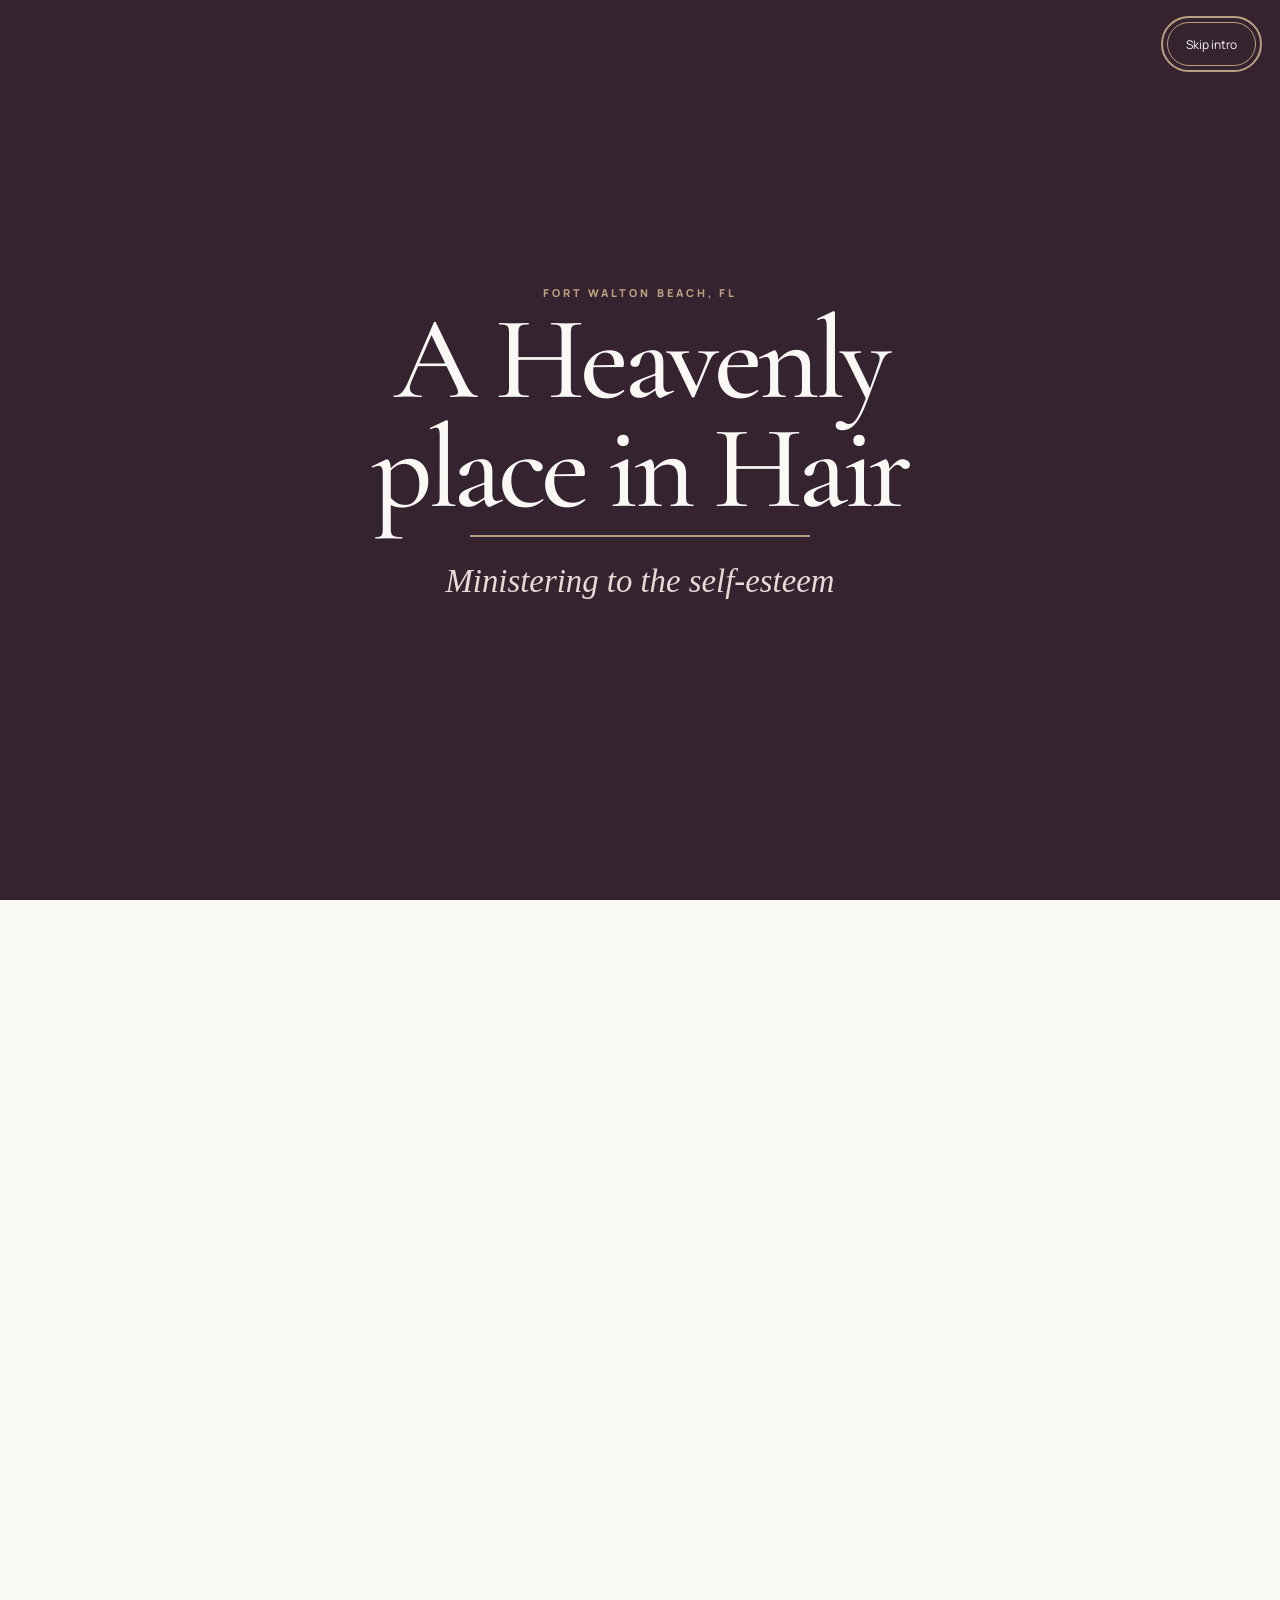
==== commit 89d4b0b1: "Publish cosmetologist-first hero and restored intro from source a6de5bb" ====
--- a/index.html
+++ b/index.html
@@ -48,10 +48,287 @@
     <link rel="preconnect" href="https://fonts.googleapis.com" />
     <link rel="preconnect" href="https://fonts.gstatic.com" crossorigin />
     <link href="https://fonts.googleapis.com/css2?family=Cormorant+Garamond:wght@400;500;600&family=Manrope:wght@400;500;600;700&display=swap" rel="stylesheet" />
-    <script type="module" crossorigin src="/assets/index-YugouqPL.js"></script>
-    <link rel="stylesheet" crossorigin href="/assets/index-BLVGZRoF.css">
+    <script>
+      (function () {
+        var root = document.documentElement
+        var reduce = window.matchMedia('(prefers-reduced-motion: reduce)').matches
+        var seen = false
+        try { seen = window.sessionStorage.getItem('hh-intro-atelier-seen') === '1' } catch (error) { seen = false }
+        if (reduce) {
+          root.classList.add('skip-intro')
+          return
+        }
+        root.classList.add('is-preloading')
+        window.__hhIntroWatchdog = window.setTimeout(function () {
+          root.classList.remove('is-preloading')
+          var intro = document.getElementById('hh-preloader')
+          if (intro) intro.remove()
+          var app = document.getElementById('root')
+          if (app) app.inert = false
+          window.dispatchEvent(new CustomEvent('hh:intro-done'))
+        }, 6500)
+        if (seen) {
+          root.classList.add('intro-short')
+          return
+        }
+        // First visit this tab: preload the montage frames so the cuts land on time.
+        var frames = [
+          '/assets/gallery/locs/portrait-ready-locs-10-560.webp',
+          '/assets/gallery/braids/braided-crown-detail-01-560.webp',
+          '/assets/gallery/color-styling/glass-silk-press-04-560.webp',
+          '/assets/gallery/color-styling/honey-curl-color-06-560.webp'
+        ]
+        // match the browser's srcset choice (sizes=100vw): CSS width × device pixel ratio
+        var wide = window.innerWidth * (window.devicePixelRatio || 1) > 700
+        frames.forEach(function (href) {
+          var link = document.createElement('link')
+          link.rel = 'preload'
+          link.as = 'image'
+          link.type = 'image/webp'
+          link.href = wide ? href.replace('-560.webp', '-1100.webp') : href
+          document.head.appendChild(link)
+        })
+      })()
+    </script>
+    <style>
+      /* Intro-card colours per theme (mirrors src/themes.css; keep in sync when adding a theme) */
+      :root, :root[data-theme="royal"] { --pre-bg: #fdf6f0; --pre-ink: #241433; --pre-gold: #c8963c; --pre-plum: #b02e7c; }
+      :root[data-theme="celestial"] { --pre-bg: #f7f6fb; --pre-ink: #10132e; --pre-gold: #c8963c; --pre-plum: #b0308a; }
+      :root[data-theme="emerald"] { --pre-bg: #fbf7ef; --pre-ink: #10221c; --pre-gold: #c8963c; --pre-plum: #c2405c; }
+      :root[data-theme="cream"] { --pre-bg: #fbf6ee; --pre-ink: #2b1c19; --pre-gold: #c48b2e; --pre-plum: #5a2e3b; }
+      :root[data-theme="atelier"] { --pre-bg: #35232f; --pre-ink: #faf8f5; --pre-gold: #bba181; --pre-plum: #ead9d6; }
+      html.is-preloading,
+      html.is-preloading body {
+        overflow: hidden;
+      }
+      html.is-preloading #root {
+        visibility: hidden;
+        opacity: 0;
+      }
+      #hh-preloader {
+        --intro-offset: 1700ms;
+        position: fixed;
+        inset: 0;
+        z-index: 9999;
+        display: grid;
+        place-items: center;
+        background: transparent;
+        color: var(--pre-ink, #2b1c19);
+        pointer-events: all;
+      }
+      html.intro-short #hh-preloader { --intro-offset: 120ms; }
+      /* Cinematic montage: four quick cuts of real work, then a fade to the cream title card */
+      .preloader-montage {
+        position: absolute;
+        inset: 0;
+        z-index: 1;
+        overflow: hidden;
+        background: var(--pre-ink, #2b1c19);
+        animation: hhMontageOut 460ms ease 1620ms forwards;
+      }
+      html.intro-short .preloader-montage { display: none; }
+      .preloader-montage img {
+        position: absolute;
+        inset: 0;
+        width: 100%;
+        height: 100%;
+        object-fit: cover;
+        object-position: center 22%;
+        opacity: 0;
+        transform: scale(1.1);
+        animation: hhCut 430ms cubic-bezier(0.22, 1, 0.36, 1) forwards;
+        animation-delay: calc(var(--m) * 400ms);
+      }
+      .preloader-montage-veil {
+        position: absolute;
+        inset: 0;
+        background: linear-gradient(180deg, rgba(43, 28, 25, 0.06), rgba(43, 28, 25, 0.42));
+      }
+      .preloader-montage-word {
+        position: absolute;
+        left: 50%;
+        bottom: 11%;
+        margin: 0;
+        transform: translateX(-50%);
+        color: var(--pre-bg, #fbf6ee);
+        font-family: Manrope, system-ui, sans-serif;
+        font-size: 0.68rem;
+        font-weight: 800;
+        max-width: 92vw;
+        letter-spacing: 0.3em;
+        text-transform: uppercase;
+        text-align: center;
+        white-space: normal;
+        opacity: 0;
+        animation: hhMontageLabel 600ms ease 160ms forwards;
+      }
+      @media (max-width: 480px) {
+        .preloader-montage-word { font-size: 0.6rem; letter-spacing: 0.2em; }
+      }
+      @keyframes hhMontageLabel { to { opacity: 1; } }
+      @keyframes hhCut {
+        0% { opacity: 0; transform: scale(1.1); }
+        14% { opacity: 1; }
+        86% { opacity: 1; transform: scale(1.02); }
+        100% { opacity: 0; transform: scale(1.02); }
+      }
+      @keyframes hhMontageOut {
+        to { opacity: 0; visibility: hidden; }
+      }
+      .preloader-panel {
+        position: absolute;
+        left: 0;
+        right: 0;
+        height: 50%;
+        background: var(--pre-bg, #fbf6ee);
+        z-index: 0;
+        transition: transform 900ms cubic-bezier(0.76, 0, 0.24, 1);
+      }
+      .preloader-panel-top { top: 0; }
+      .preloader-panel-bottom { bottom: 0; }
+      .preloader-center {
+        position: relative;
+        z-index: 2;
+        display: grid;
+        justify-items: center;
+        gap: 0.2rem;
+        text-align: center;
+        padding: 2rem 1.25rem 2.4rem;
+        max-width: min(92vw, 980px);
+      }
+      .preloader-eyebrow {
+        margin: 0;
+        color: var(--pre-gold, #c48b2e);
+        font-family: Manrope, system-ui, sans-serif;
+        font-size: 0.68rem;
+        font-weight: 800;
+        letter-spacing: 0.28em;
+        text-transform: uppercase;
+        opacity: 0;
+        transform: translateY(10px);
+        animation: hhFadeUp 700ms cubic-bezier(0.22, 1, 0.36, 1) forwards;
+        animation-delay: calc(var(--intro-offset) + 180ms);
+      }
+      .preloader-mark {
+        margin: 0;
+        font-family: Georgia, "Times New Roman", serif;
+        font-size: clamp(3.4rem, 9vw, 5.6rem);
+        font-weight: 500;
+        letter-spacing: 0.18em;
+        padding-left: 0.18em;
+        color: var(--pre-ink, #2b1c19);
+        line-height: 0.9;
+        opacity: 0;
+        transform: scale(0.92);
+        animation: hhMark 900ms cubic-bezier(0.22, 1, 0.36, 1) forwards;
+        animation-delay: calc(var(--intro-offset) + 280ms);
+      }
+      .preloader-line {
+        display: block;
+        width: 0;
+        height: 2px;
+        margin: 0.55rem 0 0.35rem;
+        background: var(--pre-gold, #c48b2e);
+        animation: hhLine 1200ms cubic-bezier(0.16, 1, 0.3, 1) forwards;
+        animation-delay: calc(var(--intro-offset) + 720ms);
+      }
+      .preloader-name {
+        margin: 0;
+        max-width: 11ch;
+        font-family: 'Cormorant Garamond', Georgia, "Times New Roman", serif;
+        font-size: clamp(3.4rem, 11vw, 7.4rem);
+        font-weight: 500;
+        letter-spacing: -0.045em;
+        line-height: 0.92;
+        color: var(--pre-ink, #2b1c19);
+        opacity: 0;
+        transform: translateY(28px) scale(0.96);
+        animation: hhNameIn 1400ms cubic-bezier(0.16, 1, 0.3, 1) forwards;
+        animation-delay: calc(var(--intro-offset) + 220ms);
+      }
+      .preloader-tag {
+        margin: 0.35rem 0 0;
+        font-family: 'Cormorant Garamond', Georgia, "Times New Roman", serif;
+        font-style: italic;
+        font-size: clamp(1.25rem, 3.2vw, 2.05rem);
+        color: var(--pre-plum, #5a2e3b);
+        opacity: 0;
+        transform: translateY(18px);
+        animation: hhFadeUp 1100ms cubic-bezier(0.16, 1, 0.3, 1) forwards;
+        animation-delay: calc(var(--intro-offset) + 1000ms);
+      }
+      @keyframes hhNameIn {
+        to { opacity: 1; transform: translateY(0) scale(1); }
+      }
+      @keyframes hhLine {
+        from { width: 0; }
+        to { width: min(58vw, 340px); }
+      }
+      @keyframes hhFadeUp {
+        to { opacity: 1; transform: translateY(0); }
+      }
+      #hh-preloader.is-exiting .preloader-montage {
+        opacity: 0;
+        transition: opacity 300ms ease;
+      }
+      #hh-preloader.is-exiting .preloader-center {
+        opacity: 0;
+        transform: translateY(-28px) scale(1.04);
+        letter-spacing: 0.04em;
+        transition: opacity 700ms ease, transform 900ms cubic-bezier(0.76, 0, 0.24, 1);
+      }
+      #hh-preloader.is-exiting .preloader-panel-top {
+        transform: translateY(-105%);
+        transition-duration: 900ms;
+      }
+      #hh-preloader.is-exiting .preloader-panel-bottom {
+        transform: translateY(105%);
+        transition-duration: 900ms;
+      }
+      .preloader-skip {
+        position: absolute; top: max(22px, env(safe-area-inset-top)); right: 24px; z-index: 3;
+        padding: 12px 18px; min-height: 44px; border: 1px solid #bba181; border-radius: 30px;
+        background: #35232f; color: #faf8f5; font: 12px Manrope, sans-serif; cursor: pointer;
+      }
+      .preloader-skip:focus-visible { outline: 2px solid #bba181; outline-offset: 4px; }
+      #hh-preloader.is-exiting { pointer-events: none; }
+      #hh-preloader.is-exiting .preloader-skip { visibility: hidden; }
+      @media (prefers-reduced-motion: reduce) {
+        #hh-preloader { display: none !important; }
+        html.is-preloading #root { opacity: 1; visibility: visible; }
+      }
+    </style>
+    <script type="module" crossorigin src="/assets/index-gjSgd8ve.js"></script>
+    <link rel="stylesheet" crossorigin href="/assets/index-D6mNd-qm.css">
   </head>
   <body>
+    <div id="hh-preloader" role="dialog" aria-modal="true" aria-labelledby="intro-title">
+      <button class="preloader-skip" type="button">Skip intro</button>
+      <div class="preloader-panel preloader-panel-top"></div>
+      <div class="preloader-panel preloader-panel-bottom"></div>
+      <div class="preloader-montage" aria-hidden="true">
+        <img src="/assets/gallery/locs/portrait-ready-locs-10-560.webp" srcset="/assets/gallery/locs/portrait-ready-locs-10-560.webp 560w, /assets/gallery/locs/portrait-ready-locs-10-1100.webp 1100w" sizes="100vw" alt="" style="--m: 0" decoding="sync" />
+        <img src="/assets/gallery/braids/braided-crown-detail-01-560.webp" srcset="/assets/gallery/braids/braided-crown-detail-01-560.webp 560w, /assets/gallery/braids/braided-crown-detail-01-1100.webp 1100w" sizes="100vw" alt="" style="--m: 1" decoding="sync" />
+        <img src="/assets/gallery/color-styling/glass-silk-press-04-560.webp" srcset="/assets/gallery/color-styling/glass-silk-press-04-560.webp 560w, /assets/gallery/color-styling/glass-silk-press-04-1100.webp 1100w" sizes="100vw" alt="" style="--m: 2" decoding="sync" />
+        <img src="/assets/gallery/color-styling/honey-curl-color-06-560.webp" srcset="/assets/gallery/color-styling/honey-curl-color-06-560.webp 560w, /assets/gallery/color-styling/honey-curl-color-06-1100.webp 1100w" sizes="100vw" alt="" style="--m: 3" decoding="sync" />
+        <span class="preloader-montage-veil"></span>
+        <p class="preloader-montage-word">Fort Walton Beach, FL</p>
+      </div>
+      <div class="preloader-center">
+        <p class="preloader-eyebrow">Fort Walton Beach, FL</p>
+        <p class="preloader-name" id="intro-title">A Heavenly place in Hair</p>
+        <span class="preloader-line"></span>
+        <p class="preloader-tag">Ministering to the self-esteem</p>
+      </div>
+    </div>
+    <script>
+      (function () {
+        if (document.documentElement.classList.contains('skip-intro')) {
+          var el = document.getElementById('hh-preloader')
+          if (el) el.remove()
+        }
+      })()
+    </script>
     <div id="root"></div>
   </body>
 </html>
--- a/assets/index-D6mNd-qm.css
+++ b/assets/index-D6mNd-qm.css
@@ -0,0 +1 @@
+:root,:root[data-theme=royal]{--bg: #fdf6f0;--bg-rgb: 253, 246, 240;--soft: #f6e3e8;--white: #ffffff;--ink: #241433;--ink-rgb: 36, 20, 51;--ink-soft: #3d2c46;--muted: #6b5a73;--line: #e9dcec;--line-rgb: 233, 220, 236;--accent: #6b2fa0;--accent-rgb: 107, 47, 160;--accent-deep: #4b1d78;--accent-deep-rgb: 75, 29, 120;--accent-tint: #f1e8fa;--accent-tint-rgb: 241, 232, 250;--accent-tint-strong: #e6d8f5;--gold: #a8721a;--gold-rgb: 200, 150, 60;--gold-light: #e6b955;--gold-light-rgb: 230, 185, 85;--gold-deep: #7d5210;--plum: #b02e7c;--plum-rgb: 176, 46, 124;--band: #2b1444;--band-ink: #fdf6f0}:root[data-theme=celestial]{--bg: #f7f6fb;--bg-rgb: 247, 246, 251;--soft: #e8e7f5;--white: #ffffff;--ink: #10132e;--ink-rgb: 16, 19, 46;--ink-soft: #2b2f52;--muted: #5c607f;--line: #dcdbec;--line-rgb: 220, 219, 236;--accent: #2e46b0;--accent-rgb: 46, 70, 176;--accent-deep: #1d2f80;--accent-deep-rgb: 29, 47, 128;--accent-tint: #ebeefb;--accent-tint-rgb: 235, 238, 251;--accent-tint-strong: #dde3f7;--gold: #a8781c;--gold-rgb: 200, 150, 60;--gold-light: #e6c15a;--gold-light-rgb: 230, 193, 90;--gold-deep: #7c5a10;--plum: #b0308a;--plum-rgb: 176, 48, 138;--band: #10132e;--band-ink: #f7f6fb}:root[data-theme=emerald]{--bg: #fbf7ef;--bg-rgb: 251, 247, 239;--soft: #e8f1ea;--white: #ffffff;--ink: #10221c;--ink-rgb: 16, 34, 28;--ink-soft: #2c3f37;--muted: #5f6f68;--line: #d8e3dc;--line-rgb: 216, 227, 220;--accent: #0f7a5a;--accent-rgb: 15, 122, 90;--accent-deep: #0b5a43;--accent-deep-rgb: 11, 90, 67;--accent-tint: #e6f4ee;--accent-tint-rgb: 230, 244, 238;--accent-tint-strong: #d3ebe0;--gold: #a8721a;--gold-rgb: 200, 150, 60;--gold-light: #e6b955;--gold-light-rgb: 230, 185, 85;--gold-deep: #7d5210;--plum: #c2405c;--plum-rgb: 194, 64, 92;--band: #0f2a24;--band-ink: #fbf7ef}:root[data-theme=cream]{--bg: #fbf6ee;--bg-rgb: 251, 246, 238;--soft: #efe6d6;--white: #ffffff;--ink: #2b1c19;--ink-rgb: 43, 28, 25;--ink-soft: #433641;--muted: #6b5d56;--line: #e8ddd0;--line-rgb: 232, 221, 208;--accent: #157a72;--accent-rgb: 21, 122, 114;--accent-deep: #0e524d;--accent-deep-rgb: 14, 82, 77;--accent-tint: #eef7f6;--accent-tint-rgb: 238, 247, 246;--accent-tint-strong: #dff0ee;--gold: #c48b2e;--gold-rgb: 196, 139, 46;--gold-light: #e8c478;--gold-light-rgb: 232, 196, 120;--gold-deep: #7a4f10;--plum: #5a2e3b;--plum-rgb: 90, 46, 59;--band: #2b1c19;--band-ink: #fbf6ee}:root[data-theme=atelier]{--bg: #faf8f5;--bg-rgb: 250, 248, 245;--soft: #f0e9e8;--white: #ffffff;--ink: #332b30;--ink-rgb: 51, 43, 48;--ink-soft: #50434b;--muted: #71626b;--line: #dfd5d7;--line-rgb: 223, 213, 215;--accent: #60414f;--accent-rgb: 96, 65, 79;--accent-deep: #35232f;--accent-deep-rgb: 53, 35, 47;--accent-tint: #f0e9e8;--accent-tint-rgb: 240, 233, 232;--accent-tint-strong: #ead9d6;--gold: #8b6a46;--gold-rgb: 139, 106, 70;--gold-light: #bba181;--gold-light-rgb: 187, 161, 129;--gold-deep: #735738;--plum: #60414f;--plum-rgb: 96, 65, 79;--band: #35232f;--band-ink: #faf8f5;--blush: #ead9d6;--teal-deep: var(--accent-deep)}.test-mode-banner{position:sticky;top:0;z-index:40;width:100%;border-bottom:1px solid rgba(var(--accent-deep-rgb),.16);background:rgba(var(--accent-tint-rgb),.96);color:var(--teal-deep);box-shadow:0 2px 14px rgba(var(--ink-rgb),.08)}.test-mode-banner-inner{display:flex;align-items:center;gap:.85rem;max-width:1220px;margin-inline:auto;padding:.55rem clamp(1rem,4vw,3.5rem)}.test-mode-icon{flex:0 0 auto;color:var(--gold)}.test-mode-copy{display:flex;flex-wrap:wrap;align-items:baseline;gap:.55rem;flex:1;min-width:0;font-size:.84rem}.test-mode-copy strong{font-weight:800;letter-spacing:.06em;text-transform:uppercase;font-size:.78rem}.test-mode-copy span{color:var(--muted)}.test-mode-collapse{display:grid;place-items:center;width:44px;height:44px;border-radius:8px;border:1px solid rgba(var(--accent-deep-rgb),.16);background:var(--white);color:var(--teal-deep);cursor:pointer;transition:background .16s ease}.test-mode-collapse:hover,.test-mode-collapse:focus-visible{background:var(--accent-tint-strong);outline:none}.test-mode-pill{position:fixed;top:.5rem;right:.5rem;z-index:40;display:inline-flex;align-items:center;gap:.35rem;padding:.35rem .6rem;border-radius:999px;border:1px solid rgba(var(--accent-deep-rgb),.2);background:var(--accent-tint);color:var(--teal-deep);font-size:.7rem;font-weight:800;letter-spacing:.08em;text-transform:uppercase;cursor:pointer;box-shadow:0 6px 20px rgba(var(--ink-rgb),.25);transition:transform .16s ease,background .16s ease}.test-mode-pill:hover,.test-mode-pill:focus-visible{background:var(--accent-tint-strong);transform:translateY(-1px);outline:none}.salon-chat{--salon-chat-z: 40}.salon-chat-launcher{position:fixed;right:1.15rem;bottom:1.2rem;z-index:var(--salon-chat-z);display:inline-flex;align-items:center;gap:.45rem;min-height:56px;padding:.7rem 1rem .7rem .85rem;border-radius:999px;background:var(--teal-deep);color:var(--white);box-shadow:0 12px 28px rgba(var(--accent-deep-rgb),.28),0 0 0 1px rgba(var(--gold-rgb),.35);font-size:.92rem;font-weight:800;letter-spacing:.02em;transition:transform .22s var(--motion-ease),background .18s ease,box-shadow .18s ease}.salon-chat-launcher:hover,.salon-chat-launcher:focus-visible{background:var(--teal);transform:translateY(-2px);outline:none;box-shadow:0 16px 32px rgba(var(--accent-deep-rgb),.32),0 0 0 2px rgba(var(--gold-rgb),.55)}.salon-chat-launcher-label{font-family:var(--font-body)}.salon-chat-panel{position:fixed;right:1.15rem;bottom:5.35rem;z-index:var(--salon-chat-z);display:flex;flex-direction:column;width:min(400px,calc(100vw - 1.6rem));height:min(540px,calc(100vh - 8.5rem));overflow:hidden;border:1px solid rgba(var(--gold-rgb),.28);border-radius:18px;background:var(--cream);box-shadow:var(--shadow)}.salon-chat-header{display:flex;align-items:flex-start;justify-content:space-between;gap:.75rem;padding:.95rem 1rem .8rem;border-bottom:1px solid var(--line);background:linear-gradient(180deg,#ffffffb8,rgba(var(--bg-rgb),.92))}.salon-chat-eyebrow{margin:0 0 .15rem;font-size:.68rem;font-weight:800;letter-spacing:.14em;text-transform:uppercase;color:var(--gold)}.salon-chat-header h2{margin:0;font-family:var(--font-display);font-size:1.28rem;font-weight:550;color:var(--ink)}.salon-chat-header-actions{display:flex;align-items:center;gap:.4rem}.salon-chat-book,.salon-chat-send,.salon-chat-icon-button{display:inline-flex;align-items:center;justify-content:center;gap:.3rem;border-radius:999px}.salon-chat-book{min-height:34px;padding:.28rem .7rem;background:var(--teal-deep);color:var(--white);font-size:.78rem;font-weight:800}.salon-chat-book:hover,.salon-chat-book:focus-visible{background:var(--teal);outline:none}.salon-chat-icon-button{width:34px;height:34px;background:var(--white);color:var(--ink);border:1px solid var(--line)}.salon-chat-icon-button:hover,.salon-chat-icon-button:focus-visible{border-color:var(--gold);outline:none}.salon-chat-log{flex:1;overflow-y:auto;display:flex;flex-direction:column;gap:.65rem;padding:.9rem 1rem}.salon-chat-bubble{max-width:92%;margin:0;padding:.7rem .85rem;border-radius:14px;white-space:pre-wrap;font-size:.92rem;line-height:1.45}.salon-chat-bubble.is-assistant{align-self:flex-start;background:var(--white);border:1px solid var(--line);color:var(--ink)}.salon-chat-bubble.is-user{align-self:flex-end;background:var(--ink);color:var(--cream)}.salon-chat-bubble.is-pending{color:var(--muted);font-style:italic}.salon-chat-suggestions{display:flex;flex-wrap:wrap;gap:.4rem;padding:0 1rem .55rem}.salon-chat-chip{min-height:32px;padding:.28rem .7rem;border-radius:999px;background:var(--white);border:1px solid var(--line);color:var(--ink);font-size:.78rem;font-weight:700}.salon-chat-chip:hover,.salon-chat-chip:focus-visible{border-color:var(--gold);outline:none}.salon-chat-chip.is-book{background:var(--gold);border-color:var(--gold);color:var(--ink)}.salon-chat-chip:disabled{opacity:.55}.salon-chat-form{display:flex;gap:.45rem;padding:0 1rem .35rem}.salon-chat-form input{flex:1;min-height:44px;padding:.55rem .8rem;border:1px solid var(--line);border-radius:12px;background:var(--white);color:var(--ink)}.salon-chat-form input:focus{outline:2px solid rgba(var(--gold-rgb),.45);outline-offset:1px;border-color:var(--gold)}.salon-chat-send{width:44px;height:44px;background:var(--teal-deep);color:var(--white)}.salon-chat-send:hover,.salon-chat-send:focus-visible{background:var(--teal);outline:none}.salon-chat-send:disabled{opacity:.45}.salon-chat-note{margin:0 0 .7rem;padding:0 1rem;color:var(--muted);font-size:.72rem;line-height:1.4}@media(max-width:767px){.salon-chat-launcher{right:.85rem;bottom:calc(5.7rem + env(safe-area-inset-bottom) + var(--sticky-action-viewport-offset, 0px))}.salon-chat-panel{left:.65rem;right:.65rem;width:auto;bottom:calc(9.4rem + env(safe-area-inset-bottom) + var(--sticky-action-viewport-offset, 0px));height:min(68vh,calc(100dvh - 12.5rem))}}@media(prefers-reduced-motion:reduce){.salon-chat-launcher{transition:none}.salon-chat-launcher:hover,.salon-chat-launcher:focus-visible{transform:none}}:root{font-family:Manrope,Arial,sans-serif;font-synthesis:none;text-rendering:optimizeLegibility;-webkit-font-smoothing:antialiased;--display: "Cormorant Garamond", Georgia, serif;--font-display: var(--display);--font-body: "Manrope", Arial, sans-serif;--cream: var(--bg);--teal: var(--accent);--shadow: 0 12px 40px rgba(var(--ink-rgb), .15);--motion-ease: ease;--gutter: clamp(24px, 5vw, 88px);color:var(--ink);background:var(--bg)}*{box-sizing:border-box}html{scroll-behavior:smooth;scroll-padding-top:100px}body{margin:0;min-width:320px}button,input{font:inherit}button,a{-webkit-tap-highlight-color:transparent}button{cursor:pointer}a{color:inherit;text-decoration:none}button,input,a{touch-action:manipulation}button:disabled{cursor:default}:focus-visible{outline:2px solid var(--gold);outline-offset:5px}h1,h2,h3,p,figure{margin:0}h1,h2,h3{font-family:var(--display);font-weight:400}h2{font-size:clamp(44px,4.6vw,72px);line-height:1;letter-spacing:-.035em}p{line-height:1.8}img{display:block;width:100%;height:auto}picture{display:block}button svg,a svg{flex-shrink:0}::selection{background:var(--blush);color:var(--band)}.visually-hidden{position:absolute;width:1px;height:1px;overflow:hidden;clip-path:inset(50%);white-space:nowrap}.skip-link{position:fixed;top:10px;left:10px;padding:14px 24px;z-index:200;background:var(--bg);transform:translateY(-150%)}.skip-link:focus{transform:none}.section{padding:110px var(--gutter);max-width:1600px;margin-inline:auto}.section-label{font-size:13px;font-weight:600;color:var(--accent);margin-bottom:22px}.section-heading{display:flex;justify-content:space-between;align-items:end;gap:50px;margin-bottom:55px}.section-description{max-width:345px;color:var(--muted);font-size:14px}.button{display:inline-flex;justify-content:center;align-items:center;gap:25px;min-height:54px;padding:16px 25px;border:1px solid transparent;border-radius:3px;font-size:13px;font-weight:600;line-height:1.5;transition:background .2s ease,color .2s ease}.button-primary{color:var(--bg);background:var(--band)}.button-primary:hover{background:var(--accent)}.button-outline{background:transparent;border-color:var(--accent);color:var(--accent)}.button-outline:hover{background:var(--soft)}.text-link{display:inline-flex;align-items:center;justify-content:space-between;gap:22px;min-height:44px;padding-block:10px;border-bottom:1px solid currentColor;font-size:13px;font-weight:600}.text-link:hover{color:var(--accent)}.icon-button{display:inline-flex;align-items:center;justify-content:center;height:44px;width:44px;border:1px solid var(--line);border-radius:50%;color:inherit;background:transparent}.site-header{position:sticky;top:0;z-index:35;display:flex;align-items:center;justify-content:space-between;gap:30px;padding:18px var(--gutter);background:var(--bg);border-bottom:1px solid var(--line)}.brand-lockup{display:inline-flex;align-items:center;gap:14px;flex-shrink:0}.brand-symbol{position:relative;width:45px;height:48px;border:1px solid var(--gold-light);border-radius:50% 50% 44% 44%;display:flex;justify-content:center;align-items:center;font:38px/.8 var(--display);color:var(--accent);letter-spacing:-7px;padding-right:7px}.brand-symbol span{transform:translateY(4px)}.brand-name{font:25px/.85 var(--display);letter-spacing:-.7px}.brand-name>span{display:block;padding-top:4px;font-size:20px;letter-spacing:.2px}.site-nav{display:flex;align-items:center;gap:clamp(20px,2.5vw,42px);font-size:12px;font-weight:500}.site-nav>a{padding-block:12px}.site-nav>a:hover{color:var(--accent)}.site-nav .nav-booking{display:inline-flex;gap:22px;align-items:center;background:var(--band);color:var(--bg);padding:15px 22px;border-radius:3px}.site-nav .nav-booking:hover{background:var(--accent)}.menu-button{display:none}.hero{display:grid;grid-template-columns:1fr 1fr;background:var(--band);color:var(--band-ink)}.hero-copy{padding:clamp(48px,5.1vw,90px) clamp(32px,4.3vw,70px) 25px var(--gutter);display:flex;flex-direction:column;justify-content:center}.hero-location{display:flex;align-items:center;gap:10px;font-size:11px;color:var(--blush)}.hero-location>span{display:inline-block;width:5px;height:5px;background:var(--gold-light);border-radius:50%}.hero h1{font-size:clamp(70px,7.8vw,124px);line-height:.91;letter-spacing:-.045em;margin:35px 0 26px}.hero-tagline{font:25px/1.35 var(--display);color:var(--blush)}.hero-philosophy{margin-top:17px;font-size:11px;font-weight:600}.hero-description{max-width:355px;margin-top:13px;font-size:13px;color:var(--blush);line-height:1.9}.hero-actions{display:flex;flex-wrap:wrap;align-items:center;gap:25px;margin-top:28px}.hero .button-primary{color:var(--band);background:var(--blush)}.hero .button-primary:hover{background:var(--bg)}.hero-work-link{display:inline-flex;align-items:center;gap:12px;min-height:44px;font-size:12px}.hero-work-link:hover{color:var(--gold-light)}.hero-bottom{margin-top:clamp(40px,4vw,65px);padding-top:20px;border-top:1px solid rgba(var(--line-rgb),.22);display:flex;align-items:center;justify-content:space-between;gap:10px;font-size:10px;color:var(--blush)}.hero-signature{font:23px var(--display)}.hero-visual{position:relative;min-height:690px}.hero-photo{width:100%;height:100%;padding:0;display:block;border:0;background:var(--band);text-align:left;color:var(--white)}.hero-photo picture{position:absolute;inset:0}.hero-photo img{width:100%;height:100%;object-fit:cover;object-position:center 14%}.hero-photo:after{content:"";position:absolute;inset:55% 0 0;background:linear-gradient(transparent,rgba(var(--accent-deep-rgb),.75));pointer-events:none}.photo-open{position:absolute;right:28px;top:28px;z-index:1;display:flex;align-items:center;flex-direction:row-reverse;gap:12px}.photo-open>svg{box-sizing:content-box;padding:12px;border-radius:50%;border:1px solid rgba(var(--bg-rgb),.55);background:rgba(var(--accent-deep-rgb),.45)}.photo-open>span{font-size:11px;padding:8px 12px;border-radius:3px;background:rgba(var(--accent-deep-rgb),.65);opacity:0;transition:opacity .2s}.hero-photo:hover .photo-open>span,.hero-photo:focus-visible .photo-open>span{opacity:1}.hero-photo:focus-visible{outline-offset:-8px}.hero-photo-caption{position:absolute;bottom:29px;left:35px;right:35px;z-index:1;pointer-events:none;display:flex;justify-content:space-between;align-items:end;gap:20px;font-size:10px}.hero-photo-caption span:last-child{font:27px/1.1 var(--display);max-width:130px;text-align:right}.welcome-strip{display:flex;align-items:center;justify-content:center;gap:clamp(25px,5vw,80px);padding:26px var(--gutter);border-bottom:1px solid var(--line);background:var(--soft)}.welcome-strip p{font:22px/1.4 var(--display)}.small-flower{color:var(--accent);font-size:24px}.service-layout{display:grid;grid-template-columns:265px 1fr;gap:45px;align-items:start}.service-tabs{display:flex;flex-direction:column;border-top:1px solid var(--line)}.service-tabs button{display:flex;justify-content:space-between;gap:15px;text-align:left;padding:20px 4px;border:0;border-bottom:1px solid var(--line);background:transparent;color:var(--muted);font-size:13px;line-height:1.6}.service-tabs button svg{margin-top:2px}.service-tabs button[aria-selected=true]{padding-inline:18px;background:var(--band);color:var(--bg);border-radius:3px;border-color:var(--band)}.service-tabs button:hover:not([aria-selected=true]){color:var(--ink);background:var(--soft)}.service-panel{display:grid;grid-template-columns:minmax(0,1fr) minmax(170px,.6fr);gap:35px}.service-panel-copy h3{font-size:38px;letter-spacing:-.02em;line-height:1.1;margin-bottom:12px}.service-panel-copy>p{color:var(--muted);font-size:12px}.service-list{padding:0;list-style:none;margin:24px 0}.service-list li{padding:8px 0;border-bottom:1px solid var(--line);font-size:12px;line-height:1.6}.service-note p{color:var(--muted);font-size:11px}.service-note p a{text-decoration:underline}.service-note .text-link{margin-top:10px}.service-photo{position:relative}.service-photo img{aspect-ratio:3/4.6;object-fit:cover;border-radius:130px 130px 3px 3px}.service-photo>span{display:block;font:22px var(--display);margin-top:15px;text-align:center}.gallery-section{background:var(--soft);padding:95px var(--gutter)}.gallery-section>*{max-width:1424px;margin-inline:auto}.gallery-filters{display:flex;gap:12px;flex-wrap:wrap;margin-bottom:35px}.gallery-filters button{border:1px solid var(--line);border-radius:30px;padding:12px 23px;background:transparent;color:var(--muted);font-size:12px;min-height:44px}.gallery-filters button[aria-pressed=true]{background:var(--band);border-color:var(--band);color:var(--bg)}.gallery-filters button:hover:not([aria-pressed=true]){border-color:var(--accent);color:var(--accent)}.gallery-grid{display:grid;grid-template-columns:repeat(3,minmax(0,1fr));gap:36px 24px}.gallery-item button{width:100%;padding:0;position:relative;display:block;overflow:hidden;border:0;border-radius:3px;background:var(--line)}.gallery-item img{aspect-ratio:3/3.75;object-fit:cover;transition:transform .5s ease}.gallery-item button:hover img{transform:scale(1.035)}.gallery-expand{position:absolute;bottom:14px;right:14px;display:grid;place-items:center;width:38px;height:38px;border-radius:50%;background:var(--bg);color:var(--ink)}.gallery-item figcaption{display:flex;align-items:center;justify-content:space-between;gap:10px;margin-top:13px;font-size:12px}.gallery-item figcaption>span:last-child{color:var(--muted);font-size:10px}.gallery-more{display:flex;width:max-content;margin-top:44px}.owner-section{display:grid;grid-template-columns:1fr 1fr;gap:clamp(60px,8vw,140px);align-items:center}.owner-portrait{padding:0 20px 25px 0;position:relative}.owner-portrait:before{content:"";position:absolute;inset:35px 0 0 35px;border:1px solid var(--gold-light);z-index:-1}.owner-portrait img{aspect-ratio:4/5;object-fit:cover;object-position:center 20%;border-radius:3px}.portrait-note{position:absolute;bottom:0;right:24px;padding:12px 18px;background:var(--bg);font:23px var(--display)}.owner-story h2{margin-bottom:26px}.owner-intro{font-size:14px;color:var(--muted);max-width:425px}.owner-experience{display:flex;align-items:center;gap:18px;margin:30px 0;color:var(--accent)}.owner-experience strong{font:78px/.9 var(--display);letter-spacing:-3px}.owner-experience span{font-size:11px;line-height:1.7}.owner-signoff{border-top:1px solid var(--line);padding-top:23px;margin-bottom:25px}.owner-signoff h3{font-size:29px}.owner-signoff p{font-size:11px;color:var(--muted);margin-top:4px}.team-section{display:grid;grid-template-columns:.8fr 1.2fr;gap:80px;align-items:center;padding-top:0}.team-heading h2{font-size:clamp(38px,3.4vw,52px)}.team-heading>p:last-child{font-size:13px;color:var(--muted);margin-top:20px;max-width:320px}.stylist-feature{display:grid;grid-template-columns:1fr 1fr;gap:30px;align-items:center}.stylist-portrait img{aspect-ratio:4/5;object-fit:cover;object-position:center 20%;border-radius:140px 140px 3px 3px}.stylist-copy h3{font-size:34px}.stylist-role{color:var(--accent);font-size:10px;margin:5px 0 15px}.stylist-copy>p:not(.stylist-role){font-size:12px;color:var(--muted)}.stylist-copy .text-link{margin-top:18px}.booking-section{position:relative;overflow:hidden;padding:85px var(--gutter) 95px;text-align:center;background:var(--band);color:var(--band-ink)}.booking-section .section-label{color:var(--blush);margin:18px 0}.booking-flower{font-size:40px;line-height:1;color:var(--gold-light)}.booking-section h2{font-size:clamp(55px,6.5vw,98px);margin-bottom:24px}.booking-section>p:not(.section-label){font-size:13px;color:var(--blush)}.booking-section .button{margin-top:30px;background:var(--blush);color:var(--band)}.booking-section .button:hover{background:var(--bg)}.booking-phone{display:block;width:max-content;max-width:100%;margin:22px auto 0;font-size:11px;color:var(--blush)}.booking-phone:hover{text-decoration:underline}.contact-section .section-heading h2{font-size:clamp(44px,4.3vw,68px)}.contact-grid{display:grid;grid-template-columns:.9fr 1fr .95fr;gap:40px}.visit-photo img{height:370px;object-fit:cover;object-position:center;border-radius:3px}.contact-grid h3{font-size:29px;margin:0 0 18px}.visit-details address{font-style:normal;font-size:13px;line-height:1.9;color:var(--muted)}.directions-link{margin-top:15px}.contact-links{display:grid;gap:13px;margin-top:27px;font-size:12px}.contact-links a{display:inline-flex;gap:10px;align-items:center;overflow-wrap:anywhere}.contact-links a:hover{text-decoration:underline}.visit-amenities{display:flex;flex-wrap:wrap;gap:10px 15px;margin-top:27px}.visit-amenities span{font-size:10px;color:var(--muted)}.hours-card dl{margin:0}.hours-card dl>div{display:flex;justify-content:space-between;gap:12px;padding:12px 0;font-size:12px;border-bottom:1px solid var(--line)}.hours-card dd{margin:0;white-space:nowrap}.hours-card .is-closed{color:var(--muted)}.hours-card>p{font-size:10px;color:var(--muted);margin-top:12px}.open-status{display:inline-flex;align-items:center;gap:6px;padding:10px 13px;font-size:10px;line-height:1.6;border:1px solid var(--line);border-radius:30px;white-space:nowrap}.open-status-dot{width:5px;height:5px;border-radius:50%;background:var(--muted)}.open-status.is-open .open-status-dot{background:var(--accent)}.open-status-label{font-weight:600}.open-status-detail{color:var(--muted)}.payments{display:flex;align-items:center;gap:25px;border-top:1px solid var(--line);margin-top:45px;padding-top:25px;font-size:11px}.payments>span:first-child{font-weight:600;white-space:nowrap}.payments p{color:var(--muted)}.payments>span:last-child{max-width:260px;margin-left:auto;color:var(--muted);font-size:10px;line-height:1.6}.site-footer{padding:60px var(--gutter) 24px;background:var(--soft)}.footer-top,.footer-bottom{max-width:1424px;margin-inline:auto}.footer-top{display:grid;grid-template-columns:1.5fr .65fr 1fr;gap:60px}.footer-brand{font:48px/.9 var(--display);letter-spacing:-1px}.footer-brand>span{display:block;font:11px Manrope,sans-serif;letter-spacing:0;color:var(--muted);margin-top:20px}.footer-nav,.footer-contact{display:flex;flex-direction:column;align-items:start;gap:16px;font-size:12px}.footer-nav>a:hover,.footer-contact>a:hover{text-decoration:underline}.footer-contact>a{display:inline-flex;align-items:center;gap:15px}.footer-contact .text-link{padding-top:0;min-height:36px}.footer-bottom{display:flex;align-items:center;justify-content:space-between;gap:25px;padding-top:25px;margin-top:55px;border-top:1px solid var(--line);color:var(--muted);font-size:10px}.footer-bottom>span{display:inline-flex;align-items:center;gap:5px}.lightbox{max-width:100vw;max-height:100dvh;width:100%;height:100%;border:0;padding:32px;margin:auto;background:transparent;color:var(--bg)}.lightbox[open]{display:grid;place-items:center}.lightbox::backdrop{background:rgba(var(--accent-deep-rgb),.96)}.lightbox-frame{position:relative;max-width:min(750px,100%)}.lightbox-frame picture img{width:auto;max-width:100%;height:auto;max-height:76dvh;object-fit:contain;margin:auto}.lightbox-close{position:absolute;z-index:1;right:10px;top:10px;width:44px;height:44px;display:grid;place-items:center;border:1px solid rgba(var(--bg-rgb),.4);border-radius:50%;background:var(--band);color:var(--bg)}.lightbox-caption{display:flex;align-items:center;justify-content:space-between;gap:25px;padding-top:18px}.lightbox-caption>div{text-align:center}.lightbox-caption h3{font-size:25px}.lightbox-caption p{font-size:10px;margin-top:4px;color:var(--blush)}.lightbox .icon-button{flex-shrink:0}.lightbox :focus-visible,.hero :focus-visible,.booking-section :focus-visible{outline-color:var(--gold-light)}.sticky-action-bar{display:none}.salon-chat-launcher{background:var(--band);color:var(--bg);box-shadow:0 4px 18px rgba(var(--ink-rgb),.14);border:1px solid var(--gold-light)}.salon-chat-header h2{font-family:var(--display)}.salon-chat-eyebrow{text-transform:none;letter-spacing:0}.salon-chat-panel{background:var(--bg)}.salon-chat-form input{font-size:16px}.salon-chat-note{line-height:1.5}@media(min-width:1700px){.hero{padding-inline:calc((100vw - 1700px)/2)}.hero-copy{padding-left:70px}.hero-visual{min-height:760px}}@media(max-width:1150px){.site-nav{gap:22px}.site-nav .nav-booking{padding:14px;gap:12px}.hero-visual{min-height:680px}.hero-actions{gap:14px}.service-layout{grid-template-columns:220px 1fr;gap:30px}.service-panel{grid-template-columns:1fr}.service-photo{display:none}.team-section{gap:40px}.stylist-feature,.contact-grid{gap:25px}.visit-photo img{height:360px}}@media(max-width:900px){.site-header{gap:20px}.site-nav{gap:16px;font-size:11px}.brand-name{font-size:23px}.brand-name>span{font-size:19px}.brand-symbol{display:none}.section{padding-block:85px}.hero-copy{padding-right:30px}.hero-location{font-size:10px}.hero h1{font-size:73px}.hero-tagline{font-size:23px}.hero-visual{min-height:700px}.hero-bottom{font-size:9px}.hero-photo-caption{left:20px;right:20px}.hero-photo-caption>span:first-child{max-width:90px;line-height:1.5}.section-heading{gap:30px}.section-description{max-width:265px;font-size:13px}.owner-section{gap:50px}.owner-intro{font-size:13px}.team-section{grid-template-columns:1fr;padding-top:0}.team-heading{max-width:540px}.stylist-feature{grid-template-columns:240px 1fr;max-width:640px}.contact-grid{grid-template-columns:1fr 1fr;gap:35px}.visit-photo{grid-column:1/-1}.visit-photo img{height:320px;object-position:center 46%}.contact-section .section-heading{align-items:start;flex-direction:column}.payments{flex-wrap:wrap;gap:12px 25px}.payments>span:last-child{max-width:none;margin-left:0;width:100%}}@media(max-width:760px){html{scroll-padding-top:88px}.site-header{padding-block:14px;min-height:76px}.brand-symbol{display:flex;width:37px;height:41px;font-size:32px}.brand-lockup{gap:10px}.brand-name{font-size:23px}.brand-name>span{font-size:18px}.menu-button{display:inline-flex}.site-nav{display:none;position:absolute;top:100%;left:0;right:0;padding:15px var(--gutter) 25px;background:var(--bg);border-bottom:1px solid var(--line);box-shadow:0 15px 20px rgba(var(--ink-rgb),.08)}.site-nav.is-open{display:flex;flex-direction:column;align-items:stretch;gap:5px}.site-nav>a{padding:14px 0;font-size:14px}.site-nav .nav-booking{margin-top:7px;justify-content:space-between;padding:16px}.hero{grid-template-columns:1fr}.hero-copy{padding:40px var(--gutter) 30px}.hero-location{font-size:10px}.hero h1{font-size:clamp(69px,13.8vw,102px);margin:28px 0 23px;line-height:.92}.hero-tagline{font-size:25px}.hero-philosophy{margin-top:17px;font-size:10px}.hero-description{font-size:12px;max-width:380px;margin-top:12px}.hero-actions{margin-top:25px;gap:16px}.hero .button{font-size:12px;gap:18px;padding-inline:20px}.hero-work-link{font-size:11px;gap:8px}.hero-bottom{margin-top:27px;padding-top:16px;font-size:9px}.hero-signature{font-size:21px}.hero-visual{min-height:0;aspect-ratio:1/1.1}.hero-photo img{object-position:center 35%}.hero-photo-caption{bottom:25px;left:25px;right:25px}.hero-photo-caption>span:first-child{max-width:none}.photo-open{top:20px;right:20px}.welcome-strip{gap:14px;padding:22px 16px}.welcome-strip p{font-size:16px;line-height:1.3;text-align:center}.small-flower{font-size:18px}.section{padding:65px var(--gutter)}.section-label{margin-bottom:15px;font-size:12px}h2{font-size:clamp(42px,8.2vw,58px)}.section-heading{flex-direction:column;align-items:start;gap:22px;margin-bottom:32px}.section-description{max-width:420px}.service-layout{grid-template-columns:1fr;gap:28px}.service-tabs{flex-direction:row;overflow-x:auto;border:0;padding:5px 2px 12px;gap:8px;scrollbar-width:thin;scrollbar-color:var(--gold-light) transparent}.service-tabs button{flex:0 0 auto;padding:13px 17px;border:1px solid var(--line);border-radius:3px;font-size:12px}.service-tabs button[aria-selected=true]{padding:13px 17px}.service-tabs button svg{display:none}.service-panel{display:block}.service-panel-copy h3{font-size:34px}.service-list{columns:2;column-gap:22px;margin-top:20px}.service-list li{break-inside:avoid;font-size:11px;padding:10px 0}.gallery-section{padding:65px var(--gutter)}.gallery-filters{gap:8px;flex-wrap:nowrap;overflow-x:auto;padding:5px 2px 13px;margin-bottom:20px;scrollbar-width:thin}.gallery-filters button{flex-shrink:0;font-size:11px;padding:10px 17px}.gallery-grid{grid-template-columns:repeat(2,minmax(0,1fr));gap:24px 14px}.gallery-item img{aspect-ratio:3/4}.gallery-expand{width:30px;height:30px;bottom:9px;right:9px}.gallery-expand svg{width:15px}.gallery-item figcaption{display:block;font-size:11px;margin-top:10px;line-height:1.5}.gallery-item figcaption>span:last-child{display:block;font-size:9px;margin-top:4px}.gallery-more{margin-top:30px}.owner-section{grid-template-columns:1fr;gap:38px}.owner-portrait{max-width:500px}.owner-story{max-width:520px}.owner-story h2{margin-bottom:22px}.owner-experience{margin-block:25px}.owner-intro{max-width:none}.team-section{padding-top:5px;gap:30px}.team-heading h2{font-size:42px}.stylist-feature{grid-template-columns:1fr 1.05fr;gap:23px}.stylist-copy h3{font-size:29px}.stylist-copy>p:not(.stylist-role){font-size:11px}.stylist-copy .text-link{font-size:11px;gap:10px}.booking-section{padding:65px var(--gutter)}.booking-section h2{font-size:clamp(50px,10vw,76px)}.booking-section>p:not(.section-label){font-size:12px}.desktop-break{display:none}.contact-section .section-heading h2{font-size:44px}.contact-grid{grid-template-columns:1fr;gap:35px}.visit-photo{grid-column:auto}.visit-photo img{height:290px}.visit-details{padding-bottom:30px;border-bottom:1px solid var(--line)}.contact-links{font-size:13px}.hours-card dl>div{padding-block:13px}.payments{margin-top:30px;padding-top:20px}.site-footer{padding:45px var(--gutter) 110px}.footer-top{grid-template-columns:1fr 1fr;gap:36px 25px}.footer-brand{grid-column:1/-1;font-size:46px}.footer-contact{font-size:11px}.footer-contact .text-link{font-size:11px;gap:8px}.footer-bottom{flex-direction:column;align-items:start;gap:12px;margin-top:35px;font-size:9px}.sticky-action-bar{position:fixed;z-index:38;bottom:calc(var(--sticky-action-viewport-offset, 0px));left:0;right:0;display:grid;grid-template-columns:1fr 1fr 1fr 1.5fr;padding:9px 14px max(9px,env(safe-area-inset-bottom));gap:5px;background:var(--bg);border-top:1px solid var(--line);transition:transform .2s}.sticky-action-bar.is-hidden{transform:translateY(110%);pointer-events:none}.sticky-action{display:flex;flex-direction:column;align-items:center;justify-content:center;gap:5px;padding:5px;min-height:48px;color:var(--accent);border:0;background:transparent;font-size:10px}.sticky-action-primary{background:var(--band);color:var(--bg);border-radius:3px}.salon-chat-launcher{display:none}.salon-chat-panel{left:12px;right:12px;bottom:calc(85px + env(safe-area-inset-bottom) + var(--sticky-action-viewport-offset, 0px));width:auto;max-height:calc(var(--salon-available-height, 100dvh) - 115px)}.salon-chat-header{padding:12px}.salon-chat-header h2{font-size:24px}.salon-chat-header-actions{gap:5px}.salon-chat-book{padding:8px}.salon-chat-eyebrow{font-size:9px}.lightbox{padding:15px}.lightbox-frame picture img{max-height:72dvh}.lightbox-caption h3{font-size:22px}}@media(max-width:370px){.hero-actions{align-items:start;flex-direction:column;gap:8px}.hero-philosophy{max-width:260px}.hero h1{font-size:64px}.welcome-strip{gap:8px}.welcome-strip p{font-size:15px}.stylist-feature{grid-template-columns:1fr}.stylist-portrait{max-width:230px}.footer-top{grid-template-columns:1fr}}@media(prefers-reduced-motion:reduce){html{scroll-behavior:auto}*,*:before,*:after{animation:none!important;transition:none!important}}.hero{position:relative;isolation:isolate}.hero-copy{position:relative}.hero-visual{z-index:1}.hero-philosophy{position:relative;max-width:470px;margin-top:24px;padding:3px 0 3px 18px;border-left:2px solid var(--gold-light);color:var(--band-ink);font:500 clamp(24px,2.1vw,32px)/1.2 var(--display);letter-spacing:-.015em}.hero-description{margin-top:19px}.hero-atmosphere{position:absolute;inset:0 50% 0 0;pointer-events:none;z-index:0;overflow:hidden}.hero-bloom{position:absolute;width:90%;aspect-ratio:1;top:9%;right:-48%;border-radius:50%;background:radial-gradient(ellipse,rgba(var(--gold-light-rgb),.16),rgba(var(--plum-rgb),.13) 45%,transparent 70%);animation:bloom-breathe 16s ease-in-out infinite alternate}.hero-strands{position:absolute;width:100%;height:100%;inset:0;overflow:visible;stroke:var(--gold-light);stroke-width:.85}.strand-drift{opacity:.34;transform-origin:78% 38%;animation:strand-sway 18s ease-in-out infinite alternate}.strand-return{opacity:.22;transform-origin:40% 85%;animation:strand-sway 22s ease-in-out -8s infinite alternate-reverse}.hero-motion-control{position:absolute;bottom:17px;right:22px;z-index:3;display:inline-flex;gap:6px;align-items:center;min-height:32px;padding:6px 9px;border:1px solid rgba(var(--line-rgb),.25);border-radius:30px;background:var(--band);color:var(--blush);font-size:9px;pointer-events:auto}.hero-copy{padding-bottom:64px}.hero-atmosphere{z-index:auto}.hero-bloom,.hero-strands{z-index:-1}.is-paused .hero-bloom,.is-paused .strand-drift,.is-paused .strand-return{animation-play-state:paused}@keyframes strand-sway{0%{transform:translate(-8px,-12px) rotate(-3deg) scale(1)}to{transform:translate(12px,18px) rotate(5deg) scale(1.04)}}@keyframes bloom-breathe{0%{opacity:.55;transform:translate(-8%,8%) scale(.85)}to{opacity:1;transform:translate(8%,-6%) scale(1.15)}}@media(max-width:760px){.hero-atmosphere{right:0;bottom:auto;height:650px}.hero-copy{padding-bottom:30px}.hero-philosophy{font-size:26px;max-width:370px;margin-top:22px;padding-left:15px}.hero-description{margin-top:17px}.hero-bottom{padding-bottom:35px}.hero-motion-control{top:14px;right:18px;bottom:auto;font-size:8px;min-height:28px;opacity:.9}.hero-strands{width:135%;left:-12%}}@media(prefers-reduced-motion:reduce){.hero-motion-control{display:none}.hero-bloom,.strand-drift,.strand-return{animation:none}}
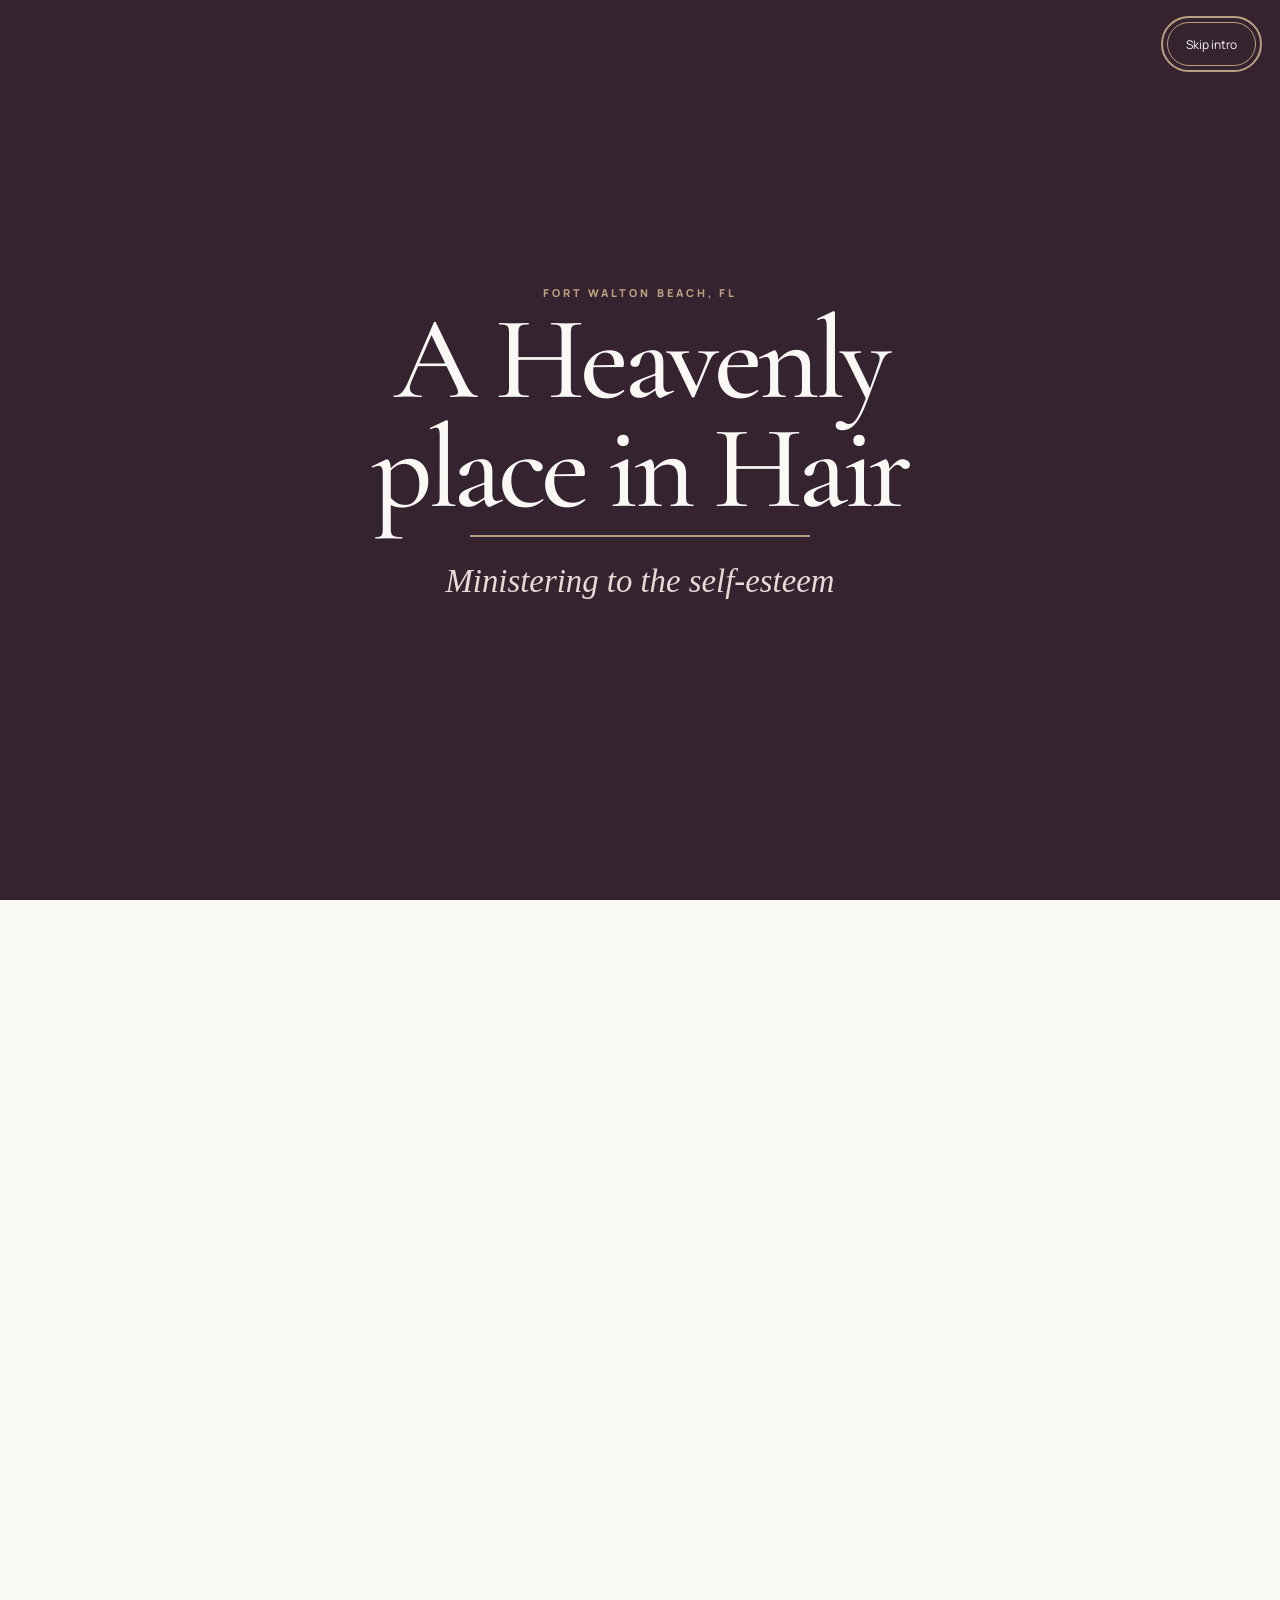
==== commit 949c3015: "Publish 33rd anniversary feature and artwork" ====
--- a/index.html
+++ b/index.html
@@ -298,8 +298,8 @@
         html.is-preloading #root { opacity: 1; visibility: visible; }
       }
     </style>
-    <script type="module" crossorigin src="/assets/index-gjSgd8ve.js"></script>
-    <link rel="stylesheet" crossorigin href="/assets/index-D6mNd-qm.css">
+    <script type="module" crossorigin src="/assets/index-BrEbW_ft.js"></script>
+    <link rel="stylesheet" crossorigin href="/assets/index-BeheFeX5.css">
   </head>
   <body>
     <div id="hh-preloader" role="dialog" aria-modal="true" aria-labelledby="intro-title">
--- a/assets/index-BeheFeX5.css
+++ b/assets/index-BeheFeX5.css
@@ -0,0 +1 @@
+:root,:root[data-theme=royal]{--bg: #fdf6f0;--bg-rgb: 253, 246, 240;--soft: #f6e3e8;--white: #ffffff;--ink: #241433;--ink-rgb: 36, 20, 51;--ink-soft: #3d2c46;--muted: #6b5a73;--line: #e9dcec;--line-rgb: 233, 220, 236;--accent: #6b2fa0;--accent-rgb: 107, 47, 160;--accent-deep: #4b1d78;--accent-deep-rgb: 75, 29, 120;--accent-tint: #f1e8fa;--accent-tint-rgb: 241, 232, 250;--accent-tint-strong: #e6d8f5;--gold: #a8721a;--gold-rgb: 200, 150, 60;--gold-light: #e6b955;--gold-light-rgb: 230, 185, 85;--gold-deep: #7d5210;--plum: #b02e7c;--plum-rgb: 176, 46, 124;--band: #2b1444;--band-ink: #fdf6f0}:root[data-theme=celestial]{--bg: #f7f6fb;--bg-rgb: 247, 246, 251;--soft: #e8e7f5;--white: #ffffff;--ink: #10132e;--ink-rgb: 16, 19, 46;--ink-soft: #2b2f52;--muted: #5c607f;--line: #dcdbec;--line-rgb: 220, 219, 236;--accent: #2e46b0;--accent-rgb: 46, 70, 176;--accent-deep: #1d2f80;--accent-deep-rgb: 29, 47, 128;--accent-tint: #ebeefb;--accent-tint-rgb: 235, 238, 251;--accent-tint-strong: #dde3f7;--gold: #a8781c;--gold-rgb: 200, 150, 60;--gold-light: #e6c15a;--gold-light-rgb: 230, 193, 90;--gold-deep: #7c5a10;--plum: #b0308a;--plum-rgb: 176, 48, 138;--band: #10132e;--band-ink: #f7f6fb}:root[data-theme=emerald]{--bg: #fbf7ef;--bg-rgb: 251, 247, 239;--soft: #e8f1ea;--white: #ffffff;--ink: #10221c;--ink-rgb: 16, 34, 28;--ink-soft: #2c3f37;--muted: #5f6f68;--line: #d8e3dc;--line-rgb: 216, 227, 220;--accent: #0f7a5a;--accent-rgb: 15, 122, 90;--accent-deep: #0b5a43;--accent-deep-rgb: 11, 90, 67;--accent-tint: #e6f4ee;--accent-tint-rgb: 230, 244, 238;--accent-tint-strong: #d3ebe0;--gold: #a8721a;--gold-rgb: 200, 150, 60;--gold-light: #e6b955;--gold-light-rgb: 230, 185, 85;--gold-deep: #7d5210;--plum: #c2405c;--plum-rgb: 194, 64, 92;--band: #0f2a24;--band-ink: #fbf7ef}:root[data-theme=cream]{--bg: #fbf6ee;--bg-rgb: 251, 246, 238;--soft: #efe6d6;--white: #ffffff;--ink: #2b1c19;--ink-rgb: 43, 28, 25;--ink-soft: #433641;--muted: #6b5d56;--line: #e8ddd0;--line-rgb: 232, 221, 208;--accent: #157a72;--accent-rgb: 21, 122, 114;--accent-deep: #0e524d;--accent-deep-rgb: 14, 82, 77;--accent-tint: #eef7f6;--accent-tint-rgb: 238, 247, 246;--accent-tint-strong: #dff0ee;--gold: #c48b2e;--gold-rgb: 196, 139, 46;--gold-light: #e8c478;--gold-light-rgb: 232, 196, 120;--gold-deep: #7a4f10;--plum: #5a2e3b;--plum-rgb: 90, 46, 59;--band: #2b1c19;--band-ink: #fbf6ee}:root[data-theme=atelier]{--bg: #faf8f5;--bg-rgb: 250, 248, 245;--soft: #f0e9e8;--white: #ffffff;--ink: #332b30;--ink-rgb: 51, 43, 48;--ink-soft: #50434b;--muted: #71626b;--line: #dfd5d7;--line-rgb: 223, 213, 215;--accent: #60414f;--accent-rgb: 96, 65, 79;--accent-deep: #35232f;--accent-deep-rgb: 53, 35, 47;--accent-tint: #f0e9e8;--accent-tint-rgb: 240, 233, 232;--accent-tint-strong: #ead9d6;--gold: #8b6a46;--gold-rgb: 139, 106, 70;--gold-light: #bba181;--gold-light-rgb: 187, 161, 129;--gold-deep: #735738;--plum: #60414f;--plum-rgb: 96, 65, 79;--band: #35232f;--band-ink: #faf8f5;--blush: #ead9d6;--teal-deep: var(--accent-deep)}.test-mode-banner{position:sticky;top:0;z-index:40;width:100%;border-bottom:1px solid rgba(var(--accent-deep-rgb),.16);background:rgba(var(--accent-tint-rgb),.96);color:var(--teal-deep);box-shadow:0 2px 14px rgba(var(--ink-rgb),.08)}.test-mode-banner-inner{display:flex;align-items:center;gap:.85rem;max-width:1220px;margin-inline:auto;padding:.55rem clamp(1rem,4vw,3.5rem)}.test-mode-icon{flex:0 0 auto;color:var(--gold)}.test-mode-copy{display:flex;flex-wrap:wrap;align-items:baseline;gap:.55rem;flex:1;min-width:0;font-size:.84rem}.test-mode-copy strong{font-weight:800;letter-spacing:.06em;text-transform:uppercase;font-size:.78rem}.test-mode-copy span{color:var(--muted)}.test-mode-collapse{display:grid;place-items:center;width:44px;height:44px;border-radius:8px;border:1px solid rgba(var(--accent-deep-rgb),.16);background:var(--white);color:var(--teal-deep);cursor:pointer;transition:background .16s ease}.test-mode-collapse:hover,.test-mode-collapse:focus-visible{background:var(--accent-tint-strong);outline:none}.test-mode-pill{position:fixed;top:.5rem;right:.5rem;z-index:40;display:inline-flex;align-items:center;gap:.35rem;padding:.35rem .6rem;border-radius:999px;border:1px solid rgba(var(--accent-deep-rgb),.2);background:var(--accent-tint);color:var(--teal-deep);font-size:.7rem;font-weight:800;letter-spacing:.08em;text-transform:uppercase;cursor:pointer;box-shadow:0 6px 20px rgba(var(--ink-rgb),.25);transition:transform .16s ease,background .16s ease}.test-mode-pill:hover,.test-mode-pill:focus-visible{background:var(--accent-tint-strong);transform:translateY(-1px);outline:none}.salon-chat{--salon-chat-z: 40}.salon-chat-launcher{position:fixed;right:1.15rem;bottom:1.2rem;z-index:var(--salon-chat-z);display:inline-flex;align-items:center;gap:.45rem;min-height:56px;padding:.7rem 1rem .7rem .85rem;border-radius:999px;background:var(--teal-deep);color:var(--white);box-shadow:0 12px 28px rgba(var(--accent-deep-rgb),.28),0 0 0 1px rgba(var(--gold-rgb),.35);font-size:.92rem;font-weight:800;letter-spacing:.02em;transition:transform .22s var(--motion-ease),background .18s ease,box-shadow .18s ease}.salon-chat-launcher:hover,.salon-chat-launcher:focus-visible{background:var(--teal);transform:translateY(-2px);outline:none;box-shadow:0 16px 32px rgba(var(--accent-deep-rgb),.32),0 0 0 2px rgba(var(--gold-rgb),.55)}.salon-chat-launcher-label{font-family:var(--font-body)}.salon-chat-panel{position:fixed;right:1.15rem;bottom:5.35rem;z-index:var(--salon-chat-z);display:flex;flex-direction:column;width:min(400px,calc(100vw - 1.6rem));height:min(540px,calc(100vh - 8.5rem));overflow:hidden;border:1px solid rgba(var(--gold-rgb),.28);border-radius:18px;background:var(--cream);box-shadow:var(--shadow)}.salon-chat-header{display:flex;align-items:flex-start;justify-content:space-between;gap:.75rem;padding:.95rem 1rem .8rem;border-bottom:1px solid var(--line);background:linear-gradient(180deg,#ffffffb8,rgba(var(--bg-rgb),.92))}.salon-chat-eyebrow{margin:0 0 .15rem;font-size:.68rem;font-weight:800;letter-spacing:.14em;text-transform:uppercase;color:var(--gold)}.salon-chat-header h2{margin:0;font-family:var(--font-display);font-size:1.28rem;font-weight:550;color:var(--ink)}.salon-chat-header-actions{display:flex;align-items:center;gap:.4rem}.salon-chat-book,.salon-chat-send,.salon-chat-icon-button{display:inline-flex;align-items:center;justify-content:center;gap:.3rem;border-radius:999px}.salon-chat-book{min-height:34px;padding:.28rem .7rem;background:var(--teal-deep);color:var(--white);font-size:.78rem;font-weight:800}.salon-chat-book:hover,.salon-chat-book:focus-visible{background:var(--teal);outline:none}.salon-chat-icon-button{width:34px;height:34px;background:var(--white);color:var(--ink);border:1px solid var(--line)}.salon-chat-icon-button:hover,.salon-chat-icon-button:focus-visible{border-color:var(--gold);outline:none}.salon-chat-log{flex:1;overflow-y:auto;display:flex;flex-direction:column;gap:.65rem;padding:.9rem 1rem}.salon-chat-bubble{max-width:92%;margin:0;padding:.7rem .85rem;border-radius:14px;white-space:pre-wrap;font-size:.92rem;line-height:1.45}.salon-chat-bubble.is-assistant{align-self:flex-start;background:var(--white);border:1px solid var(--line);color:var(--ink)}.salon-chat-bubble.is-user{align-self:flex-end;background:var(--ink);color:var(--cream)}.salon-chat-bubble.is-pending{color:var(--muted);font-style:italic}.salon-chat-suggestions{display:flex;flex-wrap:wrap;gap:.4rem;padding:0 1rem .55rem}.salon-chat-chip{min-height:32px;padding:.28rem .7rem;border-radius:999px;background:var(--white);border:1px solid var(--line);color:var(--ink);font-size:.78rem;font-weight:700}.salon-chat-chip:hover,.salon-chat-chip:focus-visible{border-color:var(--gold);outline:none}.salon-chat-chip.is-book{background:var(--gold);border-color:var(--gold);color:var(--ink)}.salon-chat-chip:disabled{opacity:.55}.salon-chat-form{display:flex;gap:.45rem;padding:0 1rem .35rem}.salon-chat-form input{flex:1;min-height:44px;padding:.55rem .8rem;border:1px solid var(--line);border-radius:12px;background:var(--white);color:var(--ink)}.salon-chat-form input:focus{outline:2px solid rgba(var(--gold-rgb),.45);outline-offset:1px;border-color:var(--gold)}.salon-chat-send{width:44px;height:44px;background:var(--teal-deep);color:var(--white)}.salon-chat-send:hover,.salon-chat-send:focus-visible{background:var(--teal);outline:none}.salon-chat-send:disabled{opacity:.45}.salon-chat-note{margin:0 0 .7rem;padding:0 1rem;color:var(--muted);font-size:.72rem;line-height:1.4}@media(max-width:767px){.salon-chat-launcher{right:.85rem;bottom:calc(5.7rem + env(safe-area-inset-bottom) + var(--sticky-action-viewport-offset, 0px))}.salon-chat-panel{left:.65rem;right:.65rem;width:auto;bottom:calc(9.4rem + env(safe-area-inset-bottom) + var(--sticky-action-viewport-offset, 0px));height:min(68vh,calc(100dvh - 12.5rem))}}@media(prefers-reduced-motion:reduce){.salon-chat-launcher{transition:none}.salon-chat-launcher:hover,.salon-chat-launcher:focus-visible{transform:none}}:root{font-family:Manrope,Arial,sans-serif;font-synthesis:none;text-rendering:optimizeLegibility;-webkit-font-smoothing:antialiased;--display: "Cormorant Garamond", Georgia, serif;--font-display: var(--display);--font-body: "Manrope", Arial, sans-serif;--cream: var(--bg);--teal: var(--accent);--shadow: 0 12px 40px rgba(var(--ink-rgb), .15);--motion-ease: ease;--gutter: clamp(24px, 5vw, 88px);color:var(--ink);background:var(--bg)}*{box-sizing:border-box}html{scroll-behavior:smooth;scroll-padding-top:100px}body{margin:0;min-width:320px}button,input{font:inherit}button,a{-webkit-tap-highlight-color:transparent}button{cursor:pointer}a{color:inherit;text-decoration:none}button,input,a{touch-action:manipulation}button:disabled{cursor:default}:focus-visible{outline:2px solid var(--gold);outline-offset:5px}h1,h2,h3,p,figure{margin:0}h1,h2,h3{font-family:var(--display);font-weight:400}h2{font-size:clamp(44px,4.6vw,72px);line-height:1;letter-spacing:-.035em}p{line-height:1.8}img{display:block;width:100%;height:auto}picture{display:block}button svg,a svg{flex-shrink:0}::selection{background:var(--blush);color:var(--band)}.visually-hidden{position:absolute;width:1px;height:1px;overflow:hidden;clip-path:inset(50%);white-space:nowrap}.skip-link{position:fixed;top:10px;left:10px;padding:14px 24px;z-index:200;background:var(--bg);transform:translateY(-150%)}.skip-link:focus{transform:none}.section{padding:110px var(--gutter);max-width:1600px;margin-inline:auto}.section-label{font-size:13px;font-weight:600;color:var(--accent);margin-bottom:22px}.section-heading{display:flex;justify-content:space-between;align-items:end;gap:50px;margin-bottom:55px}.section-description{max-width:345px;color:var(--muted);font-size:14px}.button{display:inline-flex;justify-content:center;align-items:center;gap:25px;min-height:54px;padding:16px 25px;border:1px solid transparent;border-radius:3px;font-size:13px;font-weight:600;line-height:1.5;transition:background .2s ease,color .2s ease}.button-primary{color:var(--bg);background:var(--band)}.button-primary:hover{background:var(--accent)}.button-outline{background:transparent;border-color:var(--accent);color:var(--accent)}.button-outline:hover{background:var(--soft)}.text-link{display:inline-flex;align-items:center;justify-content:space-between;gap:22px;min-height:44px;padding-block:10px;border-bottom:1px solid currentColor;font-size:13px;font-weight:600}.text-link:hover{color:var(--accent)}.icon-button{display:inline-flex;align-items:center;justify-content:center;height:44px;width:44px;border:1px solid var(--line);border-radius:50%;color:inherit;background:transparent}.site-header{position:sticky;top:0;z-index:35;display:flex;align-items:center;justify-content:space-between;gap:30px;padding:18px var(--gutter);background:var(--bg);border-bottom:1px solid var(--line)}.brand-lockup{display:inline-flex;align-items:center;gap:14px;flex-shrink:0}.brand-symbol{position:relative;width:45px;height:48px;border:1px solid var(--gold-light);border-radius:50% 50% 44% 44%;display:flex;justify-content:center;align-items:center;font:38px/.8 var(--display);color:var(--accent);letter-spacing:-7px;padding-right:7px}.brand-symbol span{transform:translateY(4px)}.brand-name{font:25px/.85 var(--display);letter-spacing:-.7px}.brand-name>span{display:block;padding-top:4px;font-size:20px;letter-spacing:.2px}.site-nav{display:flex;align-items:center;gap:clamp(20px,2.5vw,42px);font-size:12px;font-weight:500}.site-nav>a{padding-block:12px}.site-nav>a:hover{color:var(--accent)}.site-nav .nav-booking{display:inline-flex;gap:22px;align-items:center;background:var(--band);color:var(--bg);padding:15px 22px;border-radius:3px}.site-nav .nav-booking:hover{background:var(--accent)}.menu-button{display:none}.hero{display:grid;grid-template-columns:1fr 1fr;background:var(--band);color:var(--band-ink)}.hero-copy{padding:clamp(48px,5.1vw,90px) clamp(32px,4.3vw,70px) 25px var(--gutter);display:flex;flex-direction:column;justify-content:center}.hero-location{display:flex;align-items:center;gap:10px;font-size:11px;color:var(--blush)}.hero-location>span{display:inline-block;width:5px;height:5px;background:var(--gold-light);border-radius:50%}.hero h1{font-size:clamp(70px,7.8vw,124px);line-height:.91;letter-spacing:-.045em;margin:35px 0 26px}.hero-tagline{font:25px/1.35 var(--display);color:var(--blush)}.hero-philosophy{margin-top:17px;font-size:11px;font-weight:600}.hero-description{max-width:355px;margin-top:13px;font-size:13px;color:var(--blush);line-height:1.9}.hero-actions{display:flex;flex-wrap:wrap;align-items:center;gap:25px;margin-top:28px}.hero .button-primary{color:var(--band);background:var(--blush)}.hero .button-primary:hover{background:var(--bg)}.hero-work-link{display:inline-flex;align-items:center;gap:12px;min-height:44px;font-size:12px}.hero-work-link:hover{color:var(--gold-light)}.hero-bottom{margin-top:clamp(40px,4vw,65px);padding-top:20px;border-top:1px solid rgba(var(--line-rgb),.22);display:flex;align-items:center;justify-content:space-between;gap:10px;font-size:10px;color:var(--blush)}.hero-signature{font:23px var(--display)}.hero-visual{position:relative;min-height:690px}.hero-photo{width:100%;height:100%;padding:0;display:block;border:0;background:var(--band);text-align:left;color:var(--white)}.hero-photo picture{position:absolute;inset:0}.hero-photo img{width:100%;height:100%;object-fit:cover;object-position:center 14%}.hero-photo:after{content:"";position:absolute;inset:55% 0 0;background:linear-gradient(transparent,rgba(var(--accent-deep-rgb),.75));pointer-events:none}.photo-open{position:absolute;right:28px;top:28px;z-index:1;display:flex;align-items:center;flex-direction:row-reverse;gap:12px}.photo-open>svg{box-sizing:content-box;padding:12px;border-radius:50%;border:1px solid rgba(var(--bg-rgb),.55);background:rgba(var(--accent-deep-rgb),.45)}.photo-open>span{font-size:11px;padding:8px 12px;border-radius:3px;background:rgba(var(--accent-deep-rgb),.65);opacity:0;transition:opacity .2s}.hero-photo:hover .photo-open>span,.hero-photo:focus-visible .photo-open>span{opacity:1}.hero-photo:focus-visible{outline-offset:-8px}.hero-photo-caption{position:absolute;bottom:29px;left:35px;right:35px;z-index:1;pointer-events:none;display:flex;justify-content:space-between;align-items:end;gap:20px;font-size:10px}.hero-photo-caption span:last-child{font:27px/1.1 var(--display);max-width:130px;text-align:right}.welcome-strip{display:flex;align-items:center;justify-content:center;gap:clamp(25px,5vw,80px);padding:26px var(--gutter);border-bottom:1px solid var(--line);background:var(--soft)}.welcome-strip p{font:22px/1.4 var(--display)}.small-flower{color:var(--accent);font-size:24px}.anniversary-section{display:grid;grid-template-columns:minmax(0,1fr) minmax(0,1fr);align-items:center;gap:clamp(32px,6vw,96px);border-bottom:1px solid var(--line)}.anniversary-artwork{display:block;max-width:540px;padding:8px;background:var(--soft);border:1px solid var(--gold-light);box-shadow:0 18px 45px rgba(var(--ink-rgb),.08)}.anniversary-artwork img{aspect-ratio:1;object-fit:contain}.anniversary-copy h2{font-size:clamp(40px,4.2vw,64px)}.anniversary-copy>p:not(.section-label){max-width:440px;margin-top:24px;color:var(--muted);font-size:14px}.anniversary-copy>.anniversary-signoff{font:26px/1.35 var(--display);color:var(--accent)}.anniversary-copy .button{margin-top:30px}@media(max-width:760px){.anniversary-section{grid-template-columns:1fr;padding-block:60px}.anniversary-artwork{width:100%;margin-inline:auto}.anniversary-copy{max-width:540px;margin-inline:auto;width:100%}.anniversary-copy .button{gap:14px}}.service-layout{display:grid;grid-template-columns:265px 1fr;gap:45px;align-items:start}.service-tabs{display:flex;flex-direction:column;border-top:1px solid var(--line)}.service-tabs button{display:flex;justify-content:space-between;gap:15px;text-align:left;padding:20px 4px;border:0;border-bottom:1px solid var(--line);background:transparent;color:var(--muted);font-size:13px;line-height:1.6}.service-tabs button svg{margin-top:2px}.service-tabs button[aria-selected=true]{padding-inline:18px;background:var(--band);color:var(--bg);border-radius:3px;border-color:var(--band)}.service-tabs button:hover:not([aria-selected=true]){color:var(--ink);background:var(--soft)}.service-panel{display:grid;grid-template-columns:minmax(0,1fr) minmax(170px,.6fr);gap:35px}.service-panel-copy h3{font-size:38px;letter-spacing:-.02em;line-height:1.1;margin-bottom:12px}.service-panel-copy>p{color:var(--muted);font-size:12px}.service-list{padding:0;list-style:none;margin:24px 0}.service-list li{padding:8px 0;border-bottom:1px solid var(--line);font-size:12px;line-height:1.6}.service-note p{color:var(--muted);font-size:11px}.service-note p a{text-decoration:underline}.service-note .text-link{margin-top:10px}.service-photo{position:relative}.service-photo img{aspect-ratio:3/4.6;object-fit:cover;border-radius:130px 130px 3px 3px}.service-photo>span{display:block;font:22px var(--display);margin-top:15px;text-align:center}.gallery-section{background:var(--soft);padding:95px var(--gutter)}.gallery-section>*{max-width:1424px;margin-inline:auto}.gallery-filters{display:flex;gap:12px;flex-wrap:wrap;margin-bottom:35px}.gallery-filters button{border:1px solid var(--line);border-radius:30px;padding:12px 23px;background:transparent;color:var(--muted);font-size:12px;min-height:44px}.gallery-filters button[aria-pressed=true]{background:var(--band);border-color:var(--band);color:var(--bg)}.gallery-filters button:hover:not([aria-pressed=true]){border-color:var(--accent);color:var(--accent)}.gallery-grid{display:grid;grid-template-columns:repeat(3,minmax(0,1fr));gap:36px 24px}.gallery-item button{width:100%;padding:0;position:relative;display:block;overflow:hidden;border:0;border-radius:3px;background:var(--line)}.gallery-item img{aspect-ratio:3/3.75;object-fit:cover;transition:transform .5s ease}.gallery-item button:hover img{transform:scale(1.035)}.gallery-expand{position:absolute;bottom:14px;right:14px;display:grid;place-items:center;width:38px;height:38px;border-radius:50%;background:var(--bg);color:var(--ink)}.gallery-item figcaption{display:flex;align-items:center;justify-content:space-between;gap:10px;margin-top:13px;font-size:12px}.gallery-item figcaption>span:last-child{color:var(--muted);font-size:10px}.gallery-more{display:flex;width:max-content;margin-top:44px}.owner-section{display:grid;grid-template-columns:1fr 1fr;gap:clamp(60px,8vw,140px);align-items:center}.owner-portrait{padding:0 20px 25px 0;position:relative}.owner-portrait:before{content:"";position:absolute;inset:35px 0 0 35px;border:1px solid var(--gold-light);z-index:-1}.owner-portrait img{aspect-ratio:4/5;object-fit:cover;object-position:center 20%;border-radius:3px}.portrait-note{position:absolute;bottom:0;right:24px;padding:12px 18px;background:var(--bg);font:23px var(--display)}.owner-story h2{margin-bottom:26px}.owner-intro{font-size:14px;color:var(--muted);max-width:425px}.owner-experience{display:flex;align-items:center;gap:18px;margin:30px 0;color:var(--accent)}.owner-experience strong{font:78px/.9 var(--display);letter-spacing:-3px}.owner-experience span{font-size:11px;line-height:1.7}.owner-signoff{border-top:1px solid var(--line);padding-top:23px;margin-bottom:25px}.owner-signoff h3{font-size:29px}.owner-signoff p{font-size:11px;color:var(--muted);margin-top:4px}.team-section{display:grid;grid-template-columns:.8fr 1.2fr;gap:80px;align-items:center;padding-top:0}.team-heading h2{font-size:clamp(38px,3.4vw,52px)}.team-heading>p:last-child{font-size:13px;color:var(--muted);margin-top:20px;max-width:320px}.stylist-feature{display:grid;grid-template-columns:1fr 1fr;gap:30px;align-items:center}.stylist-portrait img{aspect-ratio:4/5;object-fit:cover;object-position:center 20%;border-radius:140px 140px 3px 3px}.stylist-copy h3{font-size:34px}.stylist-role{color:var(--accent);font-size:10px;margin:5px 0 15px}.stylist-copy>p:not(.stylist-role){font-size:12px;color:var(--muted)}.stylist-copy .text-link{margin-top:18px}.booking-section{position:relative;overflow:hidden;padding:85px var(--gutter) 95px;text-align:center;background:var(--band);color:var(--band-ink)}.booking-section .section-label{color:var(--blush);margin:18px 0}.booking-flower{font-size:40px;line-height:1;color:var(--gold-light)}.booking-section h2{font-size:clamp(55px,6.5vw,98px);margin-bottom:24px}.booking-section>p:not(.section-label){font-size:13px;color:var(--blush)}.booking-section .button{margin-top:30px;background:var(--blush);color:var(--band)}.booking-section .button:hover{background:var(--bg)}.booking-phone{display:block;width:max-content;max-width:100%;margin:22px auto 0;font-size:11px;color:var(--blush)}.booking-phone:hover{text-decoration:underline}.contact-section .section-heading h2{font-size:clamp(44px,4.3vw,68px)}.contact-grid{display:grid;grid-template-columns:.9fr 1fr .95fr;gap:40px}.visit-photo img{height:370px;object-fit:cover;object-position:center top;border-radius:3px}.contact-grid h3{font-size:29px;margin:0 0 18px}.visit-details address{font-style:normal;font-size:13px;line-height:1.9;color:var(--muted)}.directions-link{margin-top:15px}.contact-links{display:grid;gap:13px;margin-top:27px;font-size:12px}.contact-links a{display:inline-flex;gap:10px;align-items:center;overflow-wrap:anywhere}.contact-links a:hover{text-decoration:underline}.visit-amenities{display:flex;flex-wrap:wrap;gap:10px 15px;margin-top:27px}.visit-amenities span{font-size:10px;color:var(--muted)}.hours-card dl{margin:0}.hours-card dl>div{display:flex;justify-content:space-between;gap:12px;padding:12px 0;font-size:12px;border-bottom:1px solid var(--line)}.hours-card dd{margin:0;white-space:nowrap}.hours-card .is-closed{color:var(--muted)}.hours-card>p{font-size:10px;color:var(--muted);margin-top:12px}.open-status{display:inline-flex;align-items:center;gap:6px;padding:10px 13px;font-size:10px;line-height:1.6;border:1px solid var(--line);border-radius:30px;white-space:nowrap}.open-status-dot{width:5px;height:5px;border-radius:50%;background:var(--muted)}.open-status.is-open .open-status-dot{background:var(--accent)}.open-status-label{font-weight:600}.open-status-detail{color:var(--muted)}.payments{display:flex;align-items:center;gap:25px;border-top:1px solid var(--line);margin-top:45px;padding-top:25px;font-size:11px}.payments>span:first-child{font-weight:600;white-space:nowrap}.payments p{color:var(--muted)}.payments>span:last-child{max-width:260px;margin-left:auto;color:var(--muted);font-size:10px;line-height:1.6}.site-footer{padding:60px var(--gutter) 24px;background:var(--soft)}.footer-top,.footer-bottom{max-width:1424px;margin-inline:auto}.footer-top{display:grid;grid-template-columns:1.5fr .65fr 1fr;gap:60px}.footer-brand{font:48px/.9 var(--display);letter-spacing:-1px}.footer-brand>span{display:block;font:11px Manrope,sans-serif;letter-spacing:0;color:var(--muted);margin-top:20px}.footer-nav,.footer-contact{display:flex;flex-direction:column;align-items:start;gap:16px;font-size:12px}.footer-nav>a:hover,.footer-contact>a:hover{text-decoration:underline}.footer-contact>a{display:inline-flex;align-items:center;gap:15px}.footer-contact .text-link{padding-top:0;min-height:36px}.footer-bottom{display:flex;align-items:center;justify-content:space-between;gap:25px;padding-top:25px;margin-top:55px;border-top:1px solid var(--line);color:var(--muted);font-size:10px}.footer-bottom>span{display:inline-flex;align-items:center;gap:5px}.lightbox{max-width:100vw;max-height:100dvh;width:100%;height:100%;border:0;padding:32px;margin:auto;background:transparent;color:var(--bg)}.lightbox[open]{display:grid;place-items:center}.lightbox::backdrop{background:rgba(var(--accent-deep-rgb),.96)}.lightbox-frame{position:relative;max-width:min(750px,100%)}.lightbox-frame picture img{width:auto;max-width:100%;height:auto;max-height:76dvh;object-fit:contain;margin:auto}.lightbox-close{position:absolute;z-index:1;right:10px;top:10px;width:44px;height:44px;display:grid;place-items:center;border:1px solid rgba(var(--bg-rgb),.4);border-radius:50%;background:var(--band);color:var(--bg)}.lightbox-caption{display:flex;align-items:center;justify-content:space-between;gap:25px;padding-top:18px}.lightbox-caption>div{text-align:center}.lightbox-caption h3{font-size:25px}.lightbox-caption p{font-size:10px;margin-top:4px;color:var(--blush)}.lightbox .icon-button{flex-shrink:0}.lightbox :focus-visible,.hero :focus-visible,.booking-section :focus-visible{outline-color:var(--gold-light)}.sticky-action-bar{display:none}.salon-chat-launcher{background:var(--band);color:var(--bg);box-shadow:0 4px 18px rgba(var(--ink-rgb),.14);border:1px solid var(--gold-light)}.salon-chat-header h2{font-family:var(--display)}.salon-chat-eyebrow{text-transform:none;letter-spacing:0}.salon-chat-panel{background:var(--bg)}.salon-chat-form input{font-size:16px}.salon-chat-note{line-height:1.5}@media(min-width:1700px){.hero{padding-inline:calc((100vw - 1700px)/2)}.hero-copy{padding-left:70px}.hero-visual{min-height:760px}}@media(max-width:1150px){.site-nav{gap:22px}.site-nav .nav-booking{padding:14px;gap:12px}.hero-visual{min-height:680px}.hero-actions{gap:14px}.service-layout{grid-template-columns:220px 1fr;gap:30px}.service-panel{grid-template-columns:1fr}.service-photo{display:none}.team-section{gap:40px}.stylist-feature,.contact-grid{gap:25px}.visit-photo img{height:360px}}@media(max-width:900px){.site-header{gap:20px}.site-nav{gap:16px;font-size:11px}.brand-name{font-size:23px}.brand-name>span{font-size:19px}.brand-symbol{display:none}.section{padding-block:85px}.hero-copy{padding-right:30px}.hero-location{font-size:10px}.hero h1{font-size:73px}.hero-tagline{font-size:23px}.hero-visual{min-height:700px}.hero-bottom{font-size:9px}.hero-photo-caption{left:20px;right:20px}.hero-photo-caption>span:first-child{max-width:90px;line-height:1.5}.section-heading{gap:30px}.section-description{max-width:265px;font-size:13px}.owner-section{gap:50px}.owner-intro{font-size:13px}.team-section{grid-template-columns:1fr;padding-top:0}.team-heading{max-width:540px}.stylist-feature{grid-template-columns:240px 1fr;max-width:640px}.contact-grid{grid-template-columns:1fr 1fr;gap:35px}.visit-photo{grid-column:1/-1}.visit-photo img{height:auto;aspect-ratio:4 / 3}.contact-section .section-heading{align-items:start;flex-direction:column}.payments{flex-wrap:wrap;gap:12px 25px}.payments>span:last-child{max-width:none;margin-left:0;width:100%}}@media(max-width:760px){html{scroll-padding-top:88px}.site-header{padding-block:14px;min-height:76px}.brand-symbol{display:flex;width:37px;height:41px;font-size:32px}.brand-lockup{gap:10px}.brand-name{font-size:23px}.brand-name>span{font-size:18px}.menu-button{display:inline-flex}.site-nav{display:none;position:absolute;top:100%;left:0;right:0;padding:15px var(--gutter) 25px;background:var(--bg);border-bottom:1px solid var(--line);box-shadow:0 15px 20px rgba(var(--ink-rgb),.08)}.site-nav.is-open{display:flex;flex-direction:column;align-items:stretch;gap:5px}.site-nav>a{padding:14px 0;font-size:14px}.site-nav .nav-booking{margin-top:7px;justify-content:space-between;padding:16px}.hero{grid-template-columns:1fr}.hero-copy{padding:40px var(--gutter) 30px}.hero-location{font-size:10px}.hero h1{font-size:clamp(69px,13.8vw,102px);margin:28px 0 23px;line-height:.92}.hero-tagline{font-size:25px}.hero-philosophy{margin-top:17px;font-size:10px}.hero-description{font-size:12px;max-width:380px;margin-top:12px}.hero-actions{margin-top:25px;gap:16px}.hero .button{font-size:12px;gap:18px;padding-inline:20px}.hero-work-link{font-size:11px;gap:8px}.hero-bottom{margin-top:27px;padding-top:16px;font-size:9px}.hero-signature{font-size:21px}.hero-visual{min-height:0;aspect-ratio:1/1.1}.hero-photo img{object-position:center 35%}.hero-photo-caption{bottom:25px;left:25px;right:25px}.hero-photo-caption>span:first-child{max-width:none}.photo-open{top:20px;right:20px}.welcome-strip{gap:14px;padding:22px 16px}.welcome-strip p{font-size:16px;line-height:1.3;text-align:center}.small-flower{font-size:18px}.section{padding:65px var(--gutter)}.section-label{margin-bottom:15px;font-size:12px}h2{font-size:clamp(42px,8.2vw,58px)}.section-heading{flex-direction:column;align-items:start;gap:22px;margin-bottom:32px}.section-description{max-width:420px}.service-layout{grid-template-columns:1fr;gap:28px}.service-tabs{flex-direction:row;overflow-x:auto;border:0;padding:5px 2px 12px;gap:8px;scrollbar-width:thin;scrollbar-color:var(--gold-light) transparent}.service-tabs button{flex:0 0 auto;padding:13px 17px;border:1px solid var(--line);border-radius:3px;font-size:12px}.service-tabs button[aria-selected=true]{padding:13px 17px}.service-tabs button svg{display:none}.service-panel{display:block}.service-panel-copy h3{font-size:34px}.service-list{columns:2;column-gap:22px;margin-top:20px}.service-list li{break-inside:avoid;font-size:11px;padding:10px 0}.gallery-section{padding:65px var(--gutter)}.gallery-filters{gap:8px;flex-wrap:nowrap;overflow-x:auto;padding:5px 2px 13px;margin-bottom:20px;scrollbar-width:thin}.gallery-filters button{flex-shrink:0;font-size:11px;padding:10px 17px}.gallery-grid{grid-template-columns:repeat(2,minmax(0,1fr));gap:24px 14px}.gallery-item img{aspect-ratio:3/4}.gallery-expand{width:30px;height:30px;bottom:9px;right:9px}.gallery-expand svg{width:15px}.gallery-item figcaption{display:block;font-size:11px;margin-top:10px;line-height:1.5}.gallery-item figcaption>span:last-child{display:block;font-size:9px;margin-top:4px}.gallery-more{margin-top:30px}.owner-section{grid-template-columns:1fr;gap:38px}.owner-portrait{max-width:500px}.owner-story{max-width:520px}.owner-story h2{margin-bottom:22px}.owner-experience{margin-block:25px}.owner-intro{max-width:none}.team-section{padding-top:5px;gap:30px}.team-heading h2{font-size:42px}.stylist-feature{grid-template-columns:1fr 1.05fr;gap:23px}.stylist-copy h3{font-size:29px}.stylist-copy>p:not(.stylist-role){font-size:11px}.stylist-copy .text-link{font-size:11px;gap:10px}.booking-section{padding:65px var(--gutter)}.booking-section h2{font-size:clamp(50px,10vw,76px)}.booking-section>p:not(.section-label){font-size:12px}.desktop-break{display:none}.contact-section .section-heading h2{font-size:44px}.contact-grid{grid-template-columns:1fr;gap:35px}.visit-photo{grid-column:auto}.visit-photo img{aspect-ratio:1}.visit-details{padding-bottom:30px;border-bottom:1px solid var(--line)}.contact-links{font-size:13px}.hours-card dl>div{padding-block:13px}.payments{margin-top:30px;padding-top:20px}.site-footer{padding:45px var(--gutter) 110px}.footer-top{grid-template-columns:1fr 1fr;gap:36px 25px}.footer-brand{grid-column:1/-1;font-size:46px}.footer-contact{font-size:11px}.footer-contact .text-link{font-size:11px;gap:8px}.footer-bottom{flex-direction:column;align-items:start;gap:12px;margin-top:35px;font-size:9px}.sticky-action-bar{position:fixed;z-index:38;bottom:calc(var(--sticky-action-viewport-offset, 0px));left:0;right:0;display:grid;grid-template-columns:1fr 1fr 1fr 1.5fr;padding:9px 14px max(9px,env(safe-area-inset-bottom));gap:5px;background:var(--bg);border-top:1px solid var(--line);transition:transform .2s}.sticky-action-bar.is-hidden{transform:translateY(110%);pointer-events:none}.sticky-action{display:flex;flex-direction:column;align-items:center;justify-content:center;gap:5px;padding:5px;min-height:48px;color:var(--accent);border:0;background:transparent;font-size:10px}.sticky-action-primary{background:var(--band);color:var(--bg);border-radius:3px}.salon-chat-launcher{display:none}.salon-chat-panel{left:12px;right:12px;bottom:calc(85px + env(safe-area-inset-bottom) + var(--sticky-action-viewport-offset, 0px));width:auto;max-height:calc(var(--salon-available-height, 100dvh) - 115px)}.salon-chat-header{padding:12px}.salon-chat-header h2{font-size:24px}.salon-chat-header-actions{gap:5px}.salon-chat-book{padding:8px}.salon-chat-eyebrow{font-size:9px}.lightbox{padding:15px}.lightbox-frame picture img{max-height:72dvh}.lightbox-caption h3{font-size:22px}}@media(max-width:370px){.hero-actions{align-items:start;flex-direction:column;gap:8px}.hero-philosophy{max-width:260px}.hero h1{font-size:64px}.welcome-strip{gap:8px}.welcome-strip p{font-size:15px}.stylist-feature{grid-template-columns:1fr}.stylist-portrait{max-width:230px}.footer-top{grid-template-columns:1fr}}@media(prefers-reduced-motion:reduce){html{scroll-behavior:auto}*,*:before,*:after{animation:none!important;transition:none!important}}.hero{position:relative;isolation:isolate}.hero-copy{position:relative}.hero-visual{z-index:1}.hero-philosophy{position:relative;max-width:470px;margin-top:24px;padding:3px 0 3px 18px;border-left:2px solid var(--gold-light);color:var(--band-ink);font:500 clamp(24px,2.1vw,32px)/1.2 var(--display);letter-spacing:-.015em}.hero-description{margin-top:19px}.hero-atmosphere{position:absolute;inset:0 50% 0 0;pointer-events:none;z-index:0;overflow:hidden}.hero-bloom{position:absolute;width:90%;aspect-ratio:1;top:9%;right:-48%;border-radius:50%;background:radial-gradient(ellipse,rgba(var(--gold-light-rgb),.16),rgba(var(--plum-rgb),.13) 45%,transparent 70%);animation:bloom-breathe 16s ease-in-out infinite alternate}.hero-strands{position:absolute;width:100%;height:100%;inset:0;overflow:visible;stroke:var(--gold-light);stroke-width:.85}.strand-drift{opacity:.34;transform-origin:78% 38%;animation:strand-sway 18s ease-in-out infinite alternate}.strand-return{opacity:.22;transform-origin:40% 85%;animation:strand-sway 22s ease-in-out -8s infinite alternate-reverse}.hero-motion-control{position:absolute;bottom:17px;right:22px;z-index:3;display:inline-flex;gap:6px;align-items:center;min-height:32px;padding:6px 9px;border:1px solid rgba(var(--line-rgb),.25);border-radius:30px;background:var(--band);color:var(--blush);font-size:9px;pointer-events:auto}.hero-copy{padding-bottom:64px}.hero-atmosphere{z-index:auto}.hero-bloom,.hero-strands{z-index:-1}.is-paused .hero-bloom,.is-paused .strand-drift,.is-paused .strand-return{animation-play-state:paused}@keyframes strand-sway{0%{transform:translate(-8px,-12px) rotate(-3deg) scale(1)}to{transform:translate(12px,18px) rotate(5deg) scale(1.04)}}@keyframes bloom-breathe{0%{opacity:.55;transform:translate(-8%,8%) scale(.85)}to{opacity:1;transform:translate(8%,-6%) scale(1.15)}}@media(max-width:760px){.hero-atmosphere{right:0;bottom:auto;height:650px}.hero-copy{padding-bottom:30px}.hero-philosophy{font-size:26px;max-width:370px;margin-top:22px;padding-left:15px}.hero-description{margin-top:17px}.hero-bottom{padding-bottom:35px}.hero-motion-control{top:14px;right:18px;bottom:auto;font-size:8px;min-height:28px;opacity:.9}.hero-strands{width:135%;left:-12%}}@media(prefers-reduced-motion:reduce){.hero-motion-control{display:none}.hero-bloom,.strand-drift,.strand-return{animation:none}}.scroll-fill{display:block;--fill-ink: var(--ink);--fill-base: var(--muted)}.scroll-fill-word{display:inline-block;color:var(--fill-ink)}.booking-section .scroll-fill{--fill-ink: var(--band-ink);--fill-base: var(--gold-light)}@supports ((background-clip: text) or (-webkit-background-clip: text)){.scroll-fill-word{background-image:linear-gradient(var(--fill-ink),var(--fill-ink)),linear-gradient(var(--fill-base),var(--fill-base));background-size:var(--word-fill, 100%) 100%,100% 100%;background-repeat:no-repeat;background-clip:text;-webkit-background-clip:text;color:transparent;-webkit-text-fill-color:transparent}}@media(prefers-reduced-motion:reduce),(forced-colors:active),print{.scroll-fill-word{background:none;color:var(--fill-ink);-webkit-text-fill-color:currentColor}}
